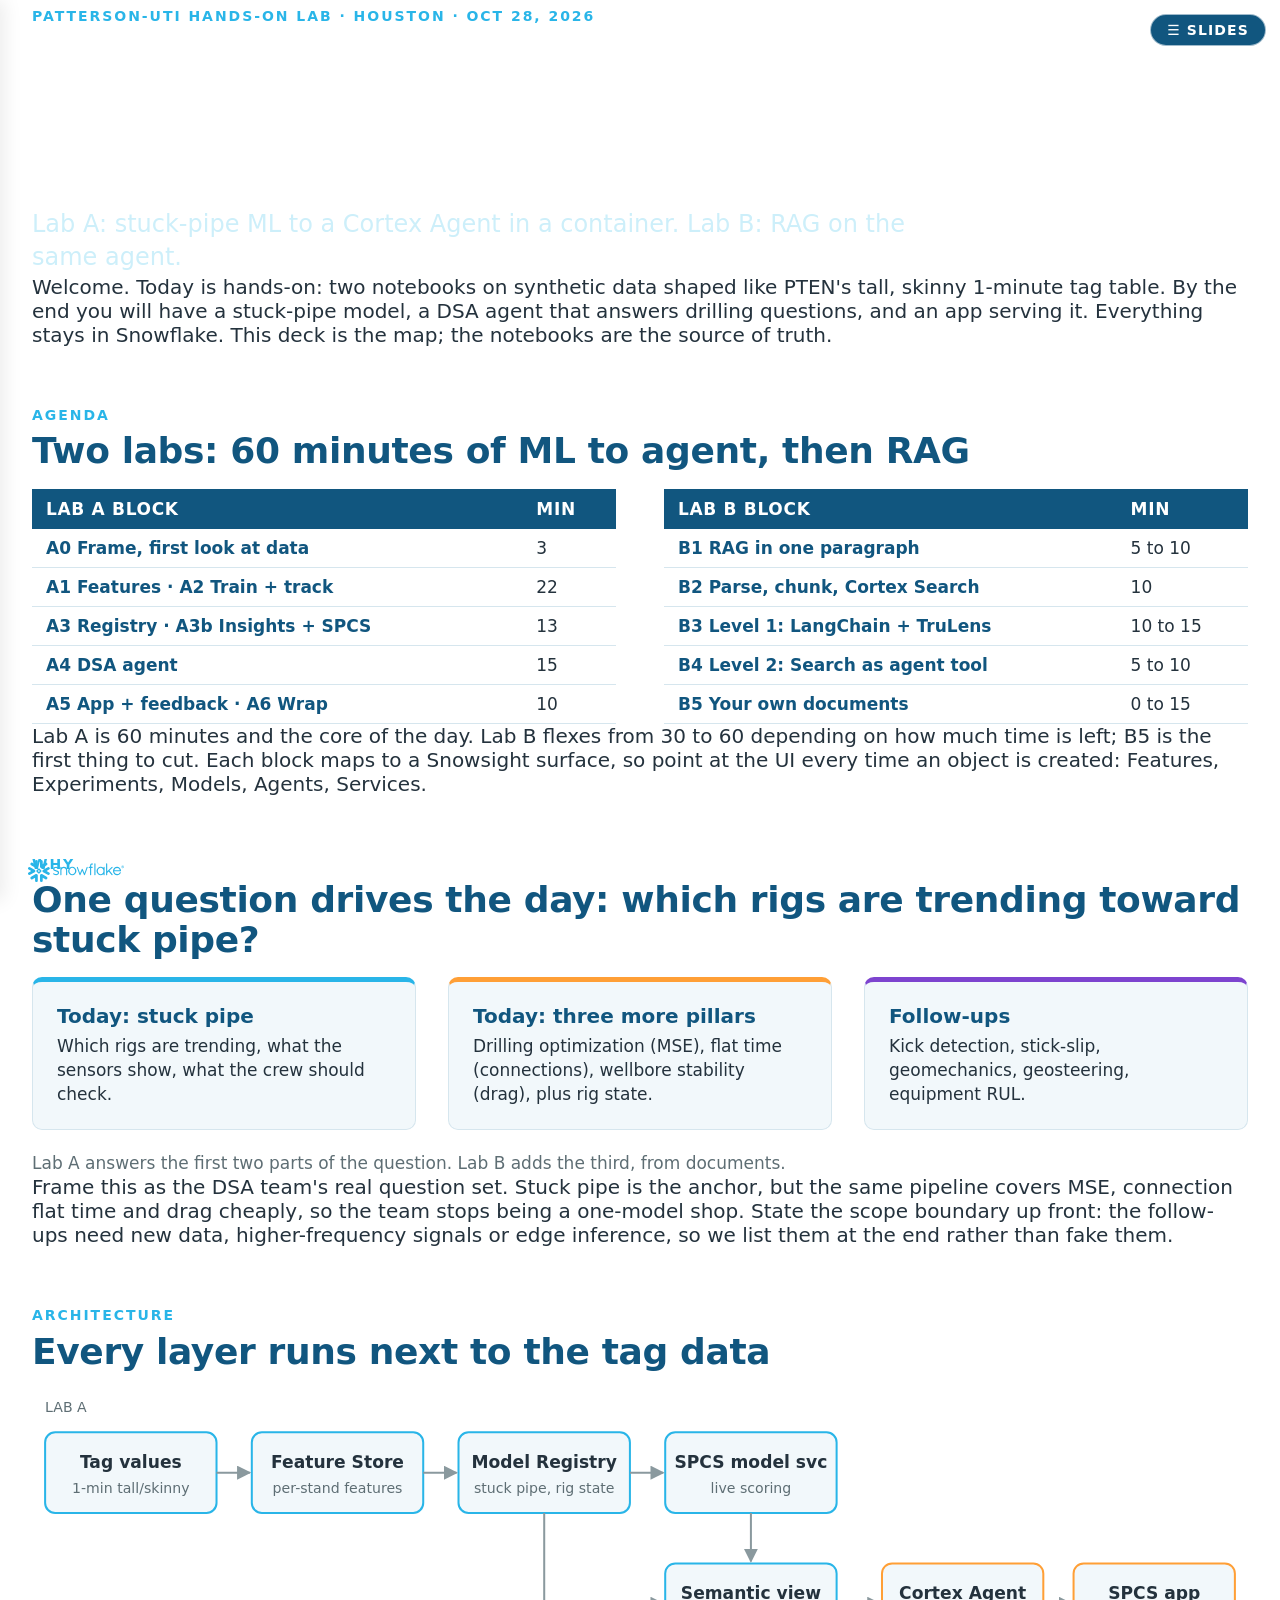
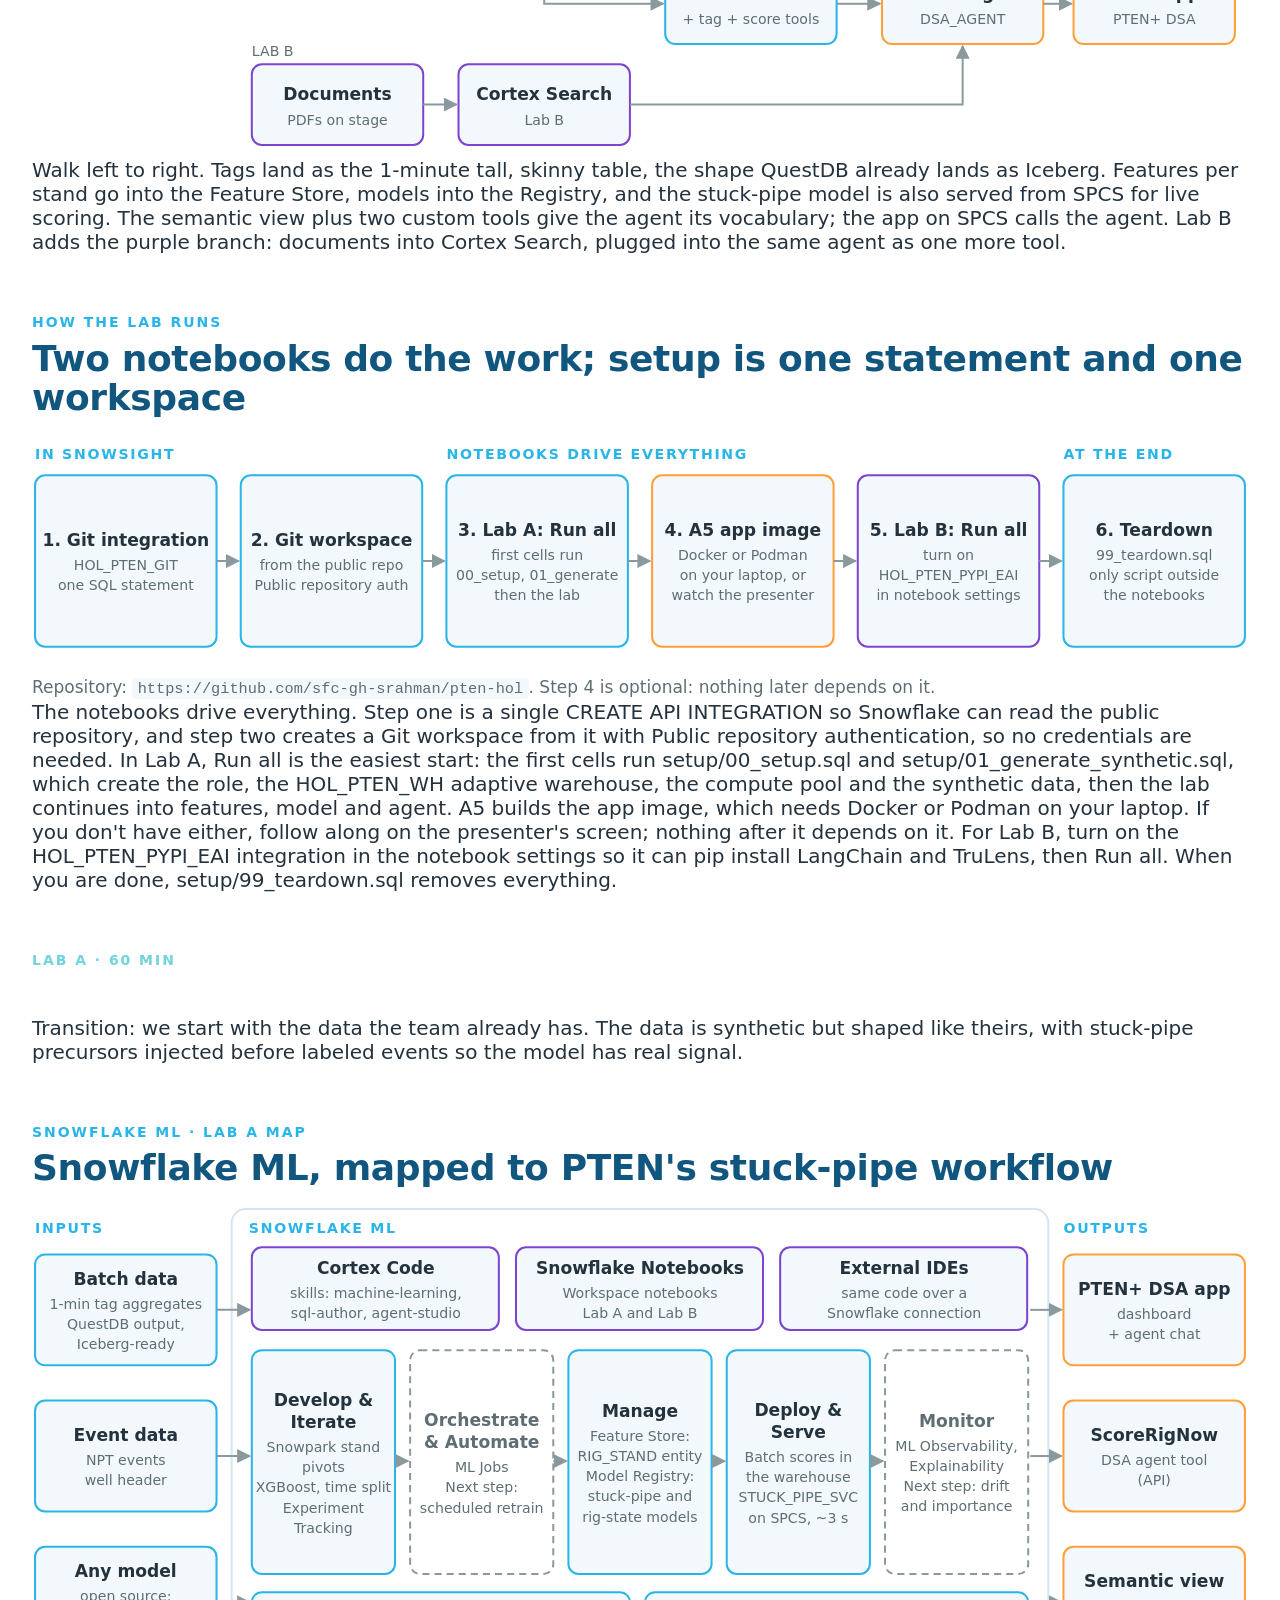
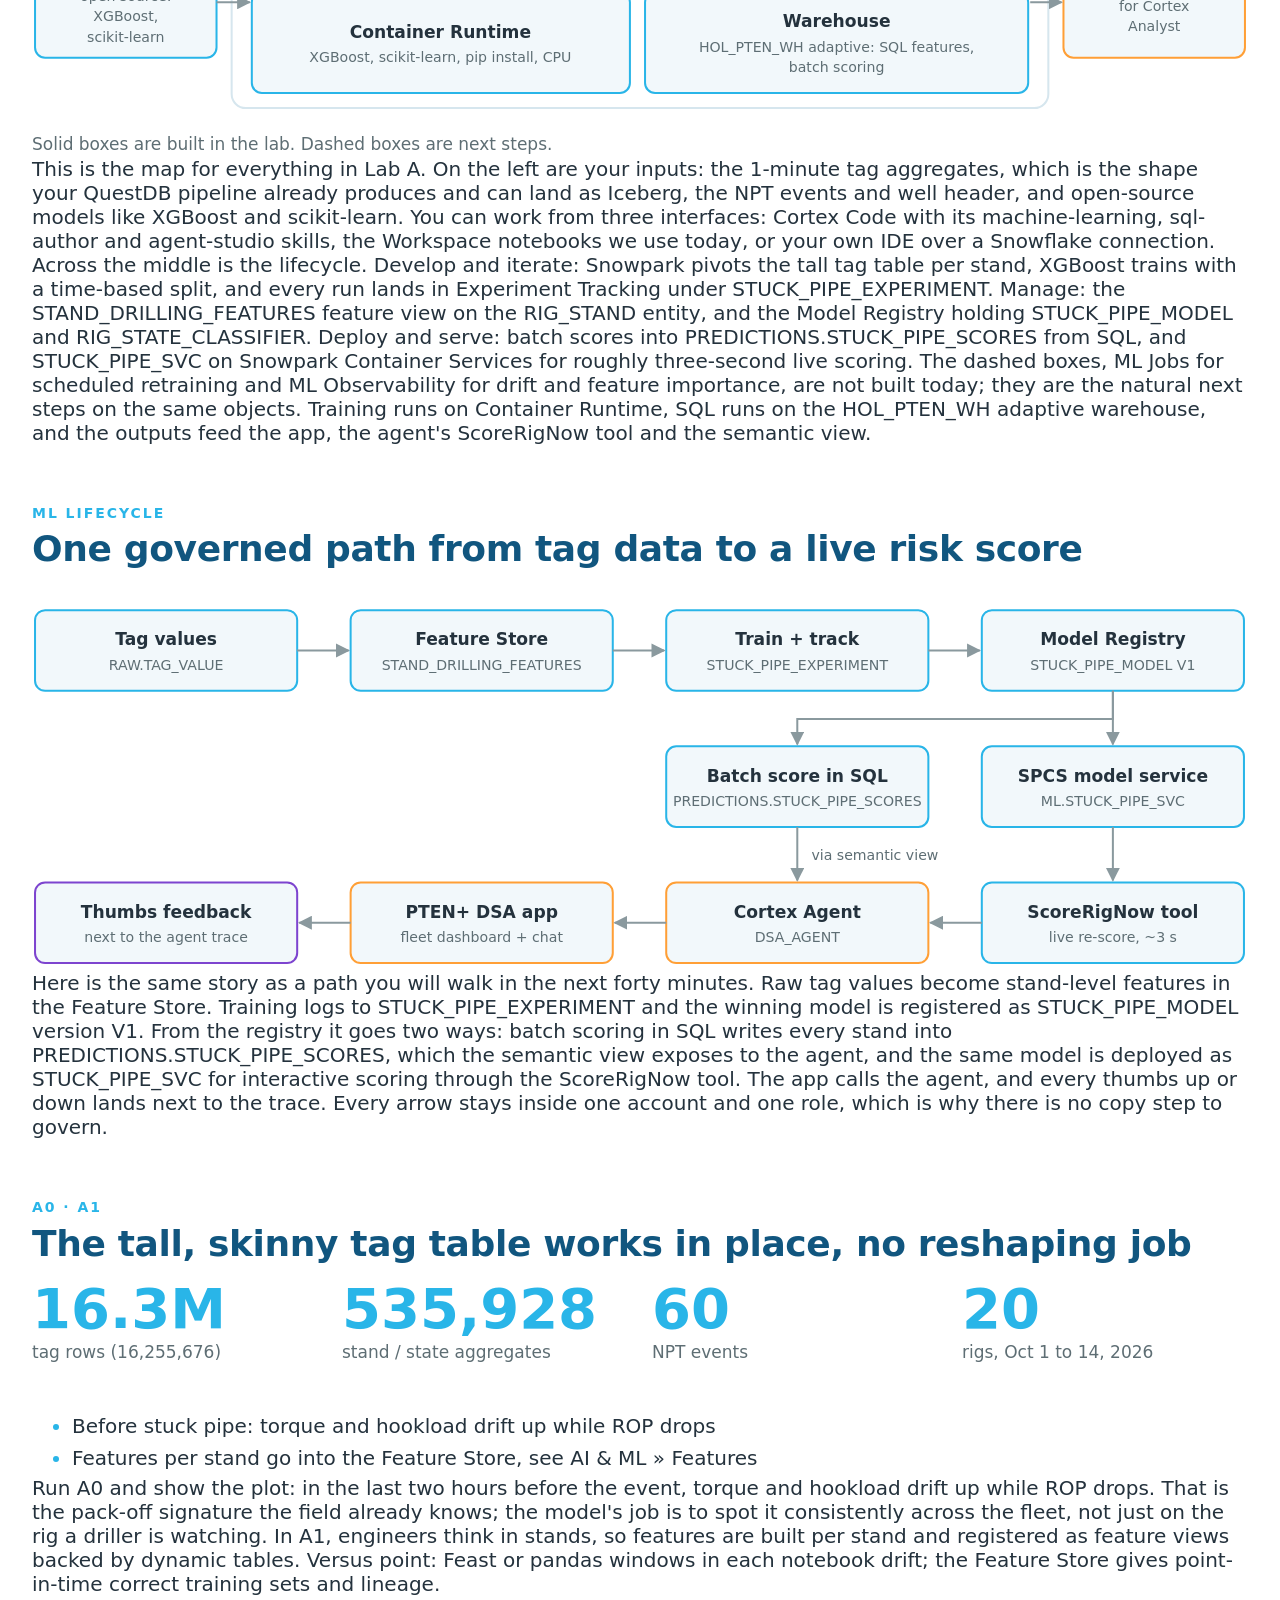
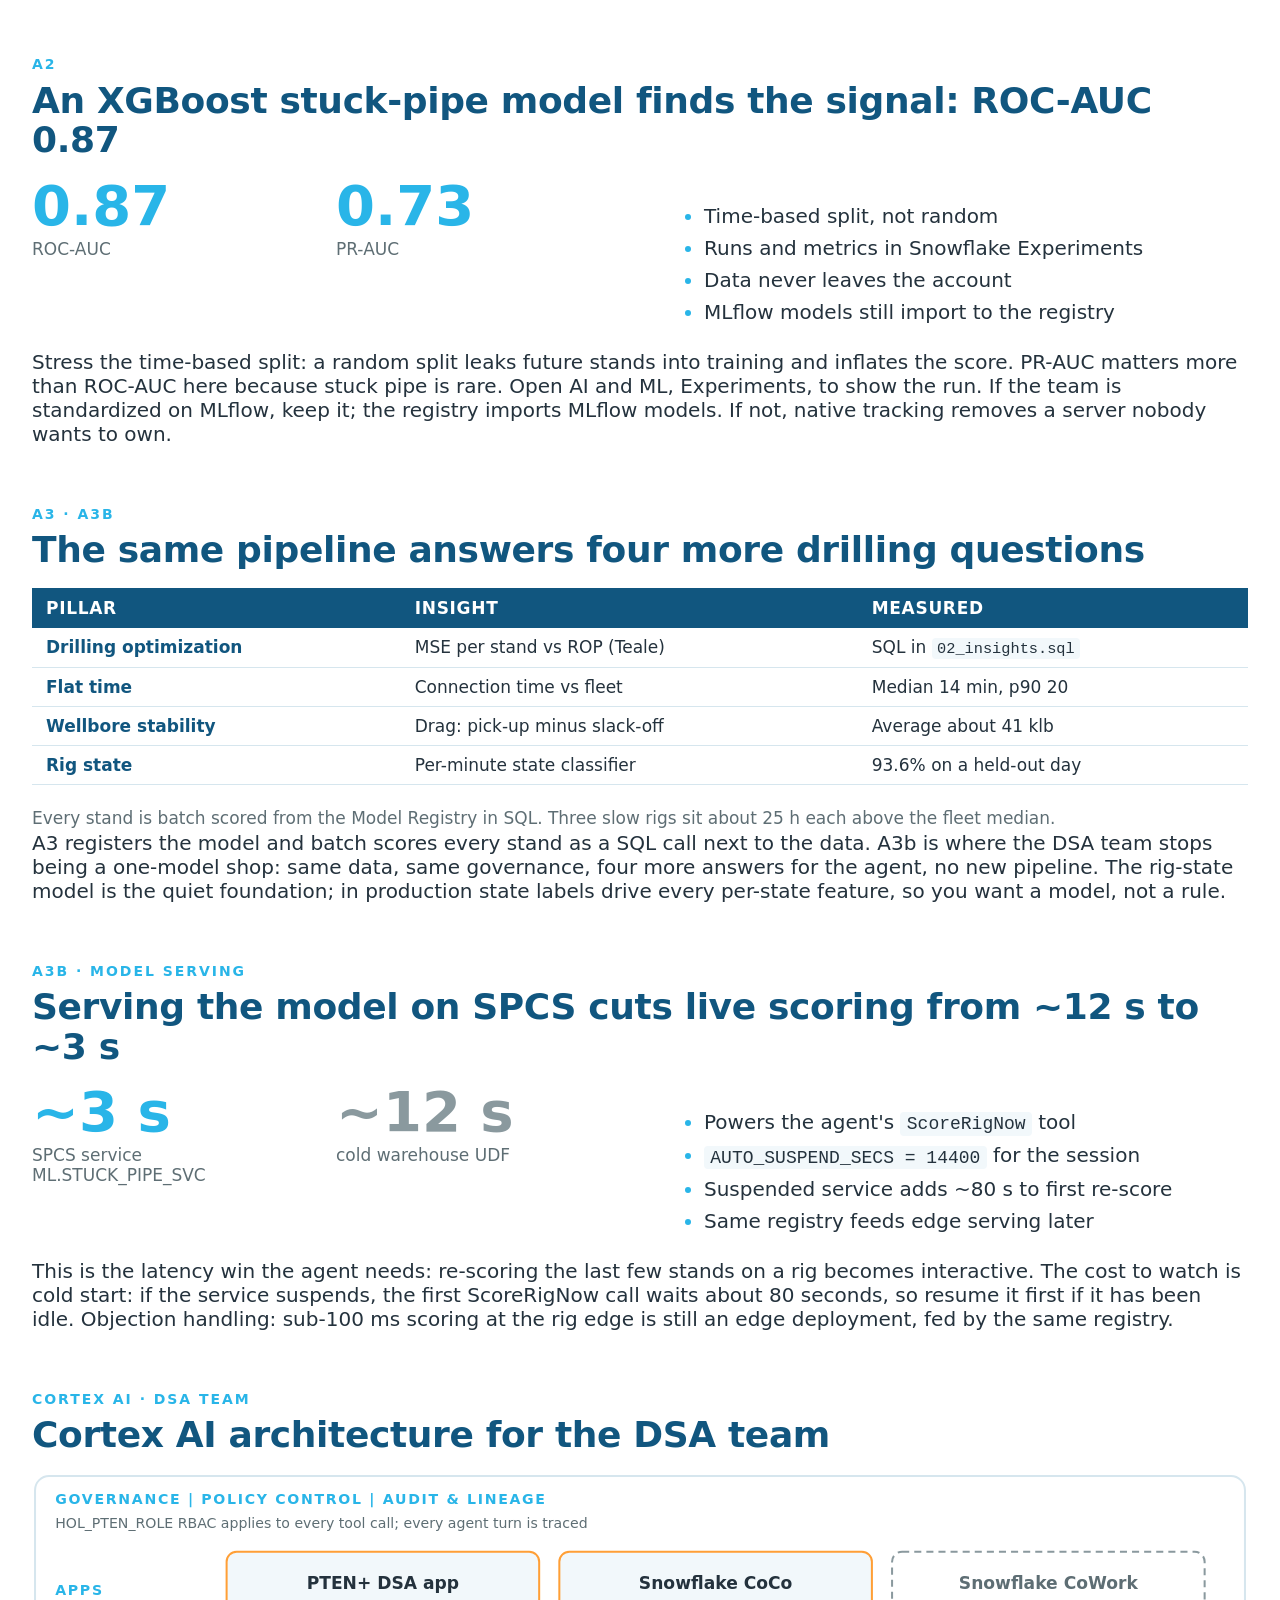
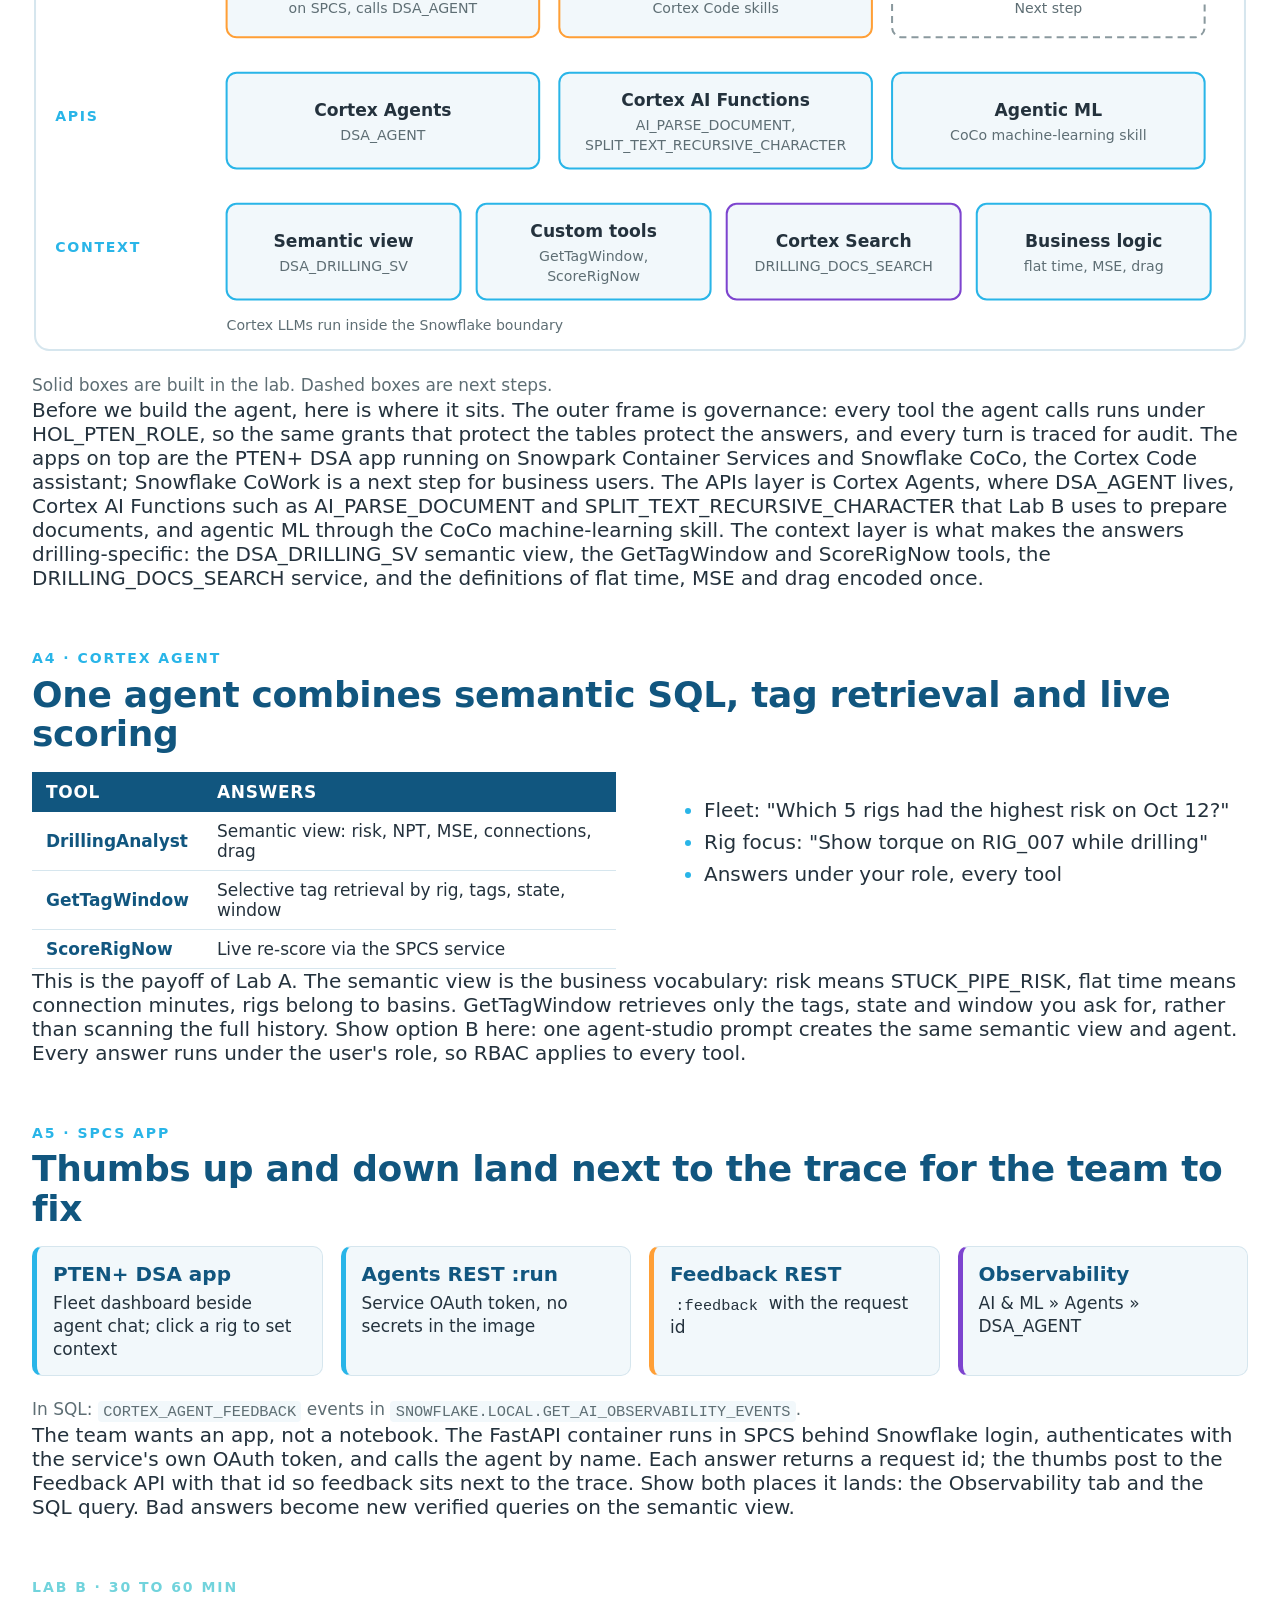
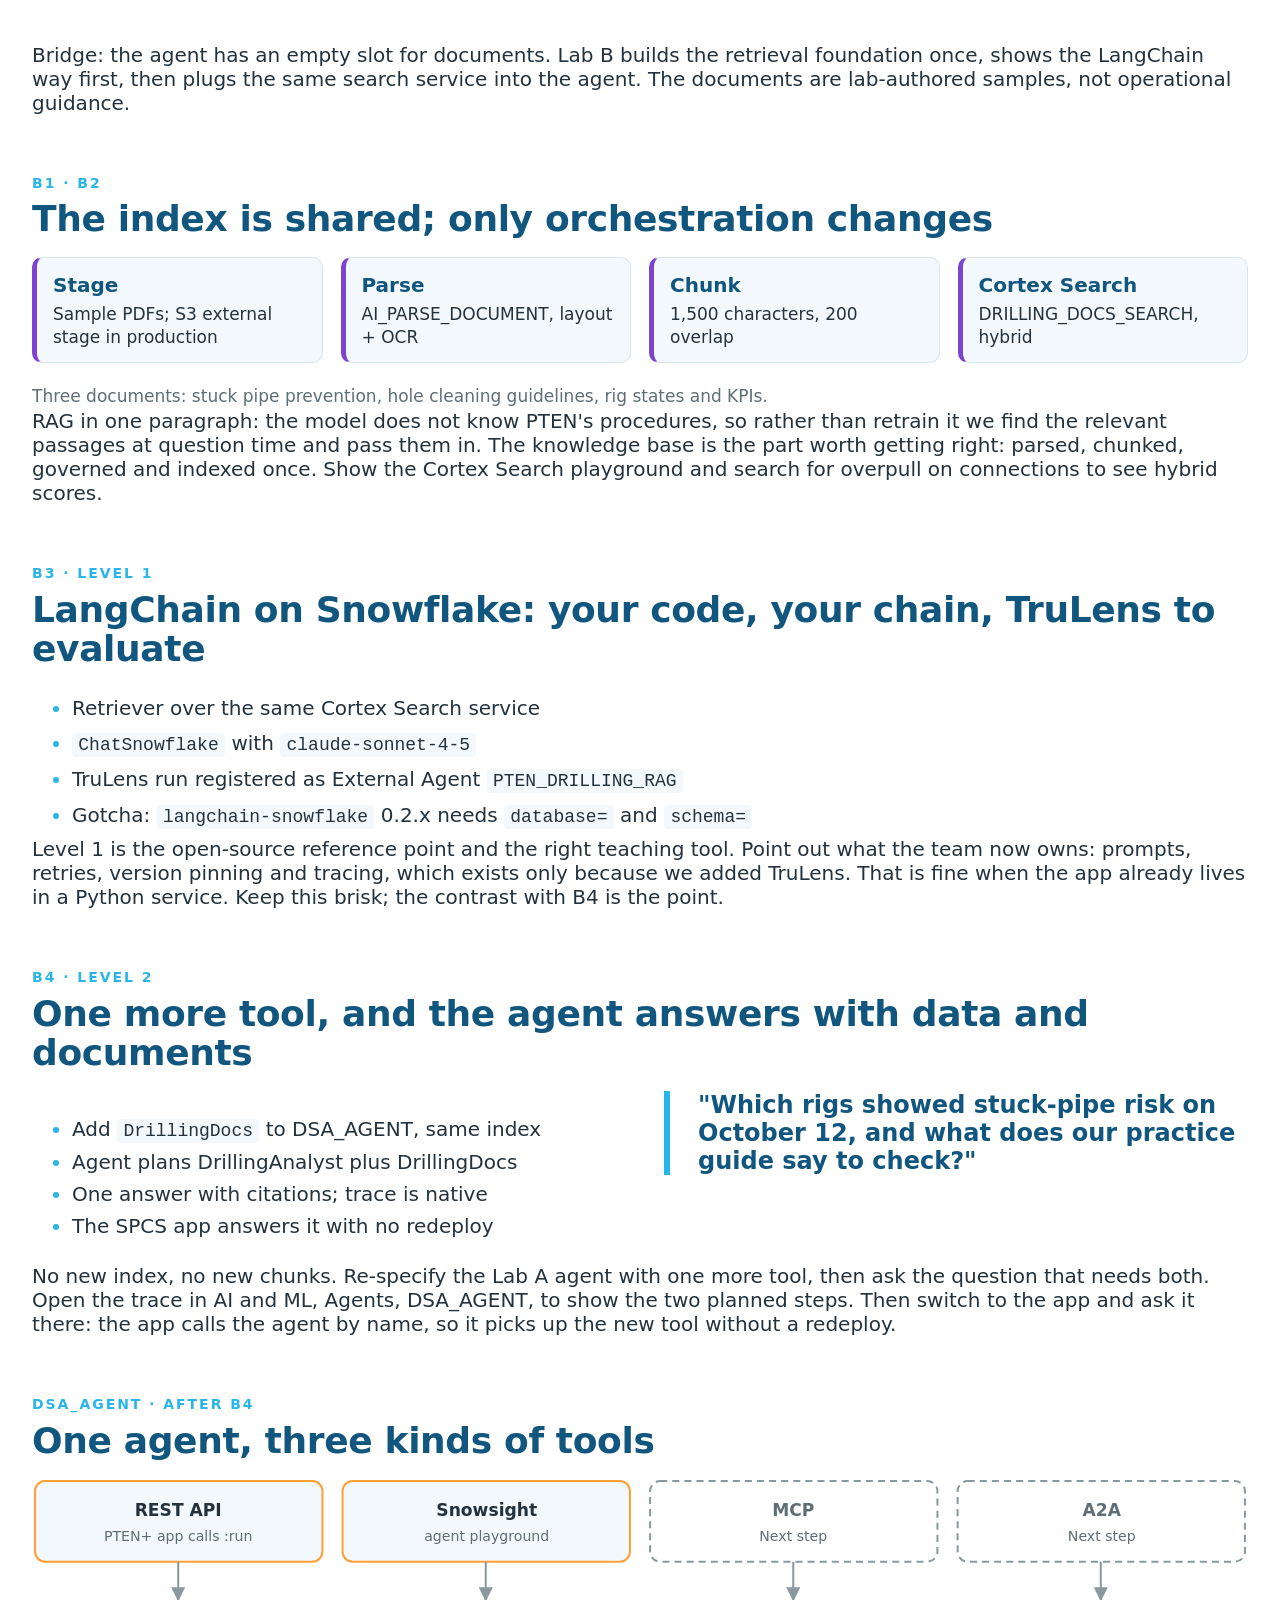
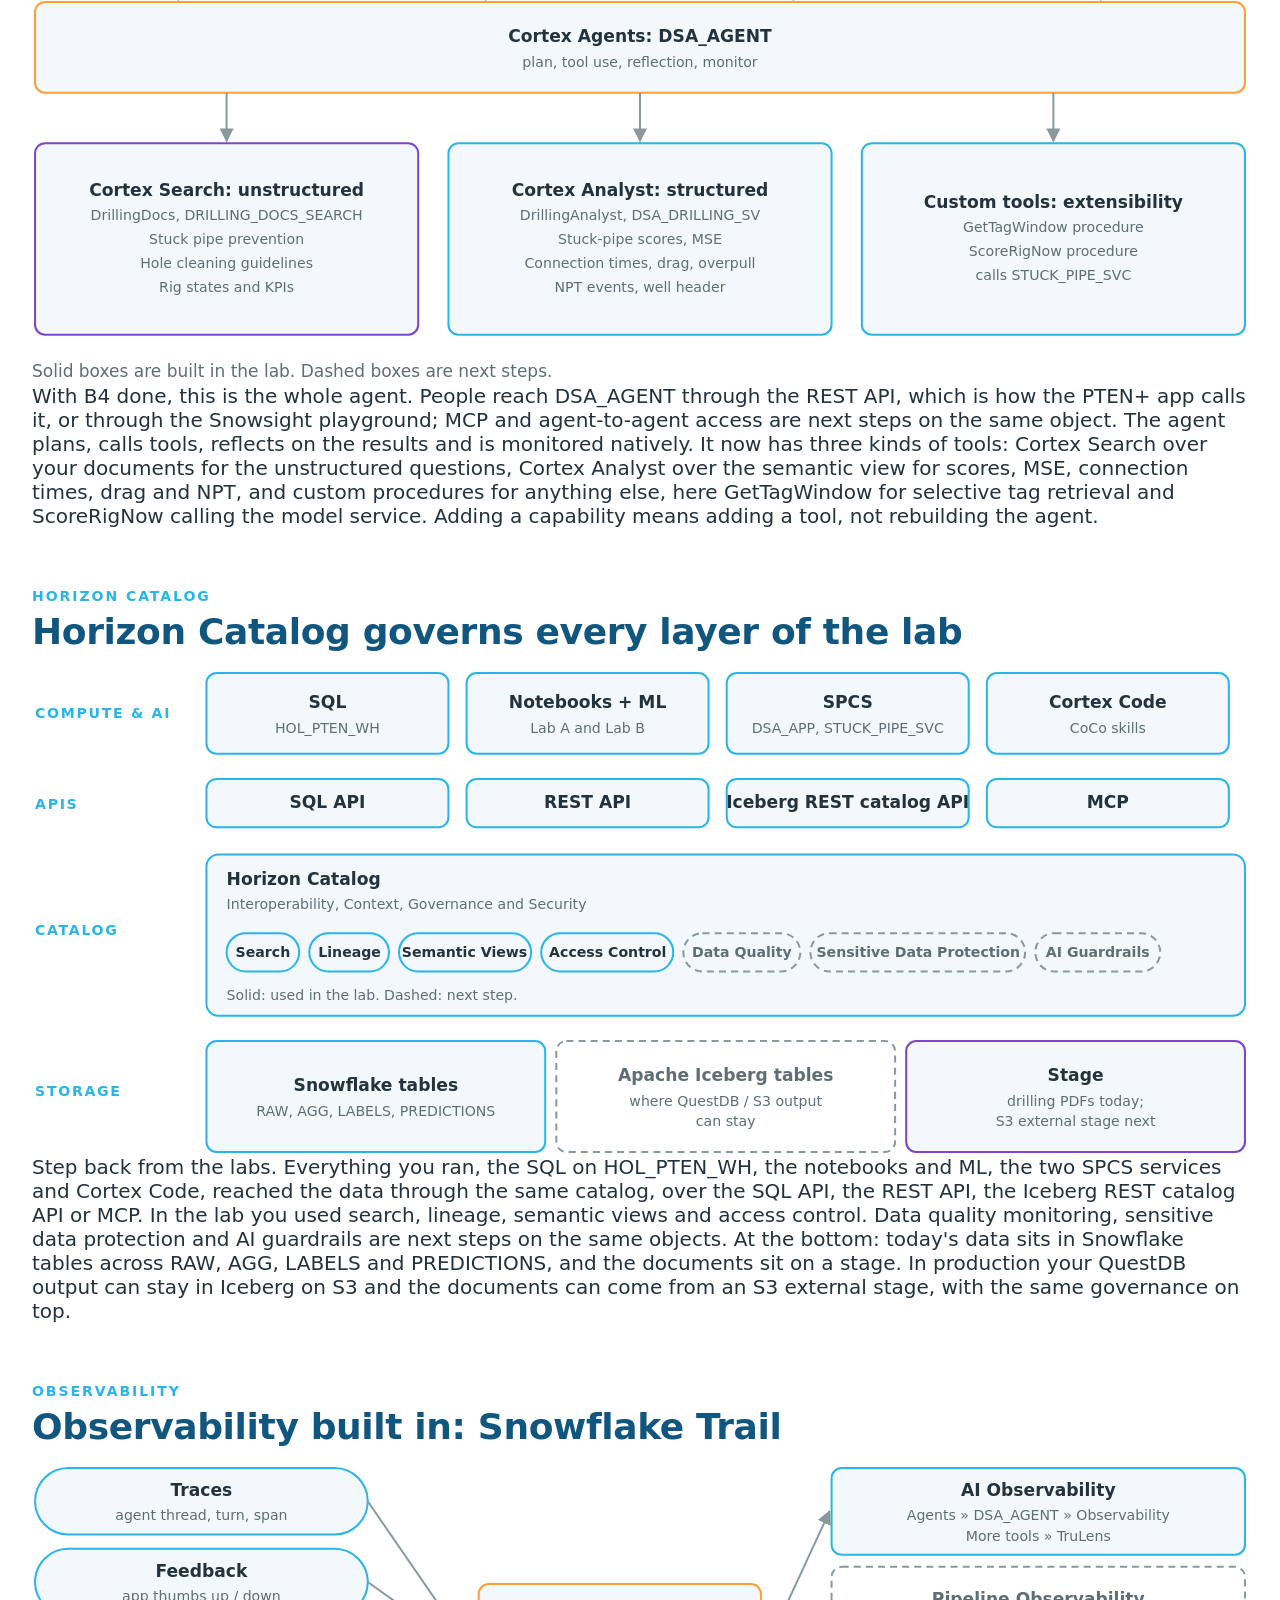
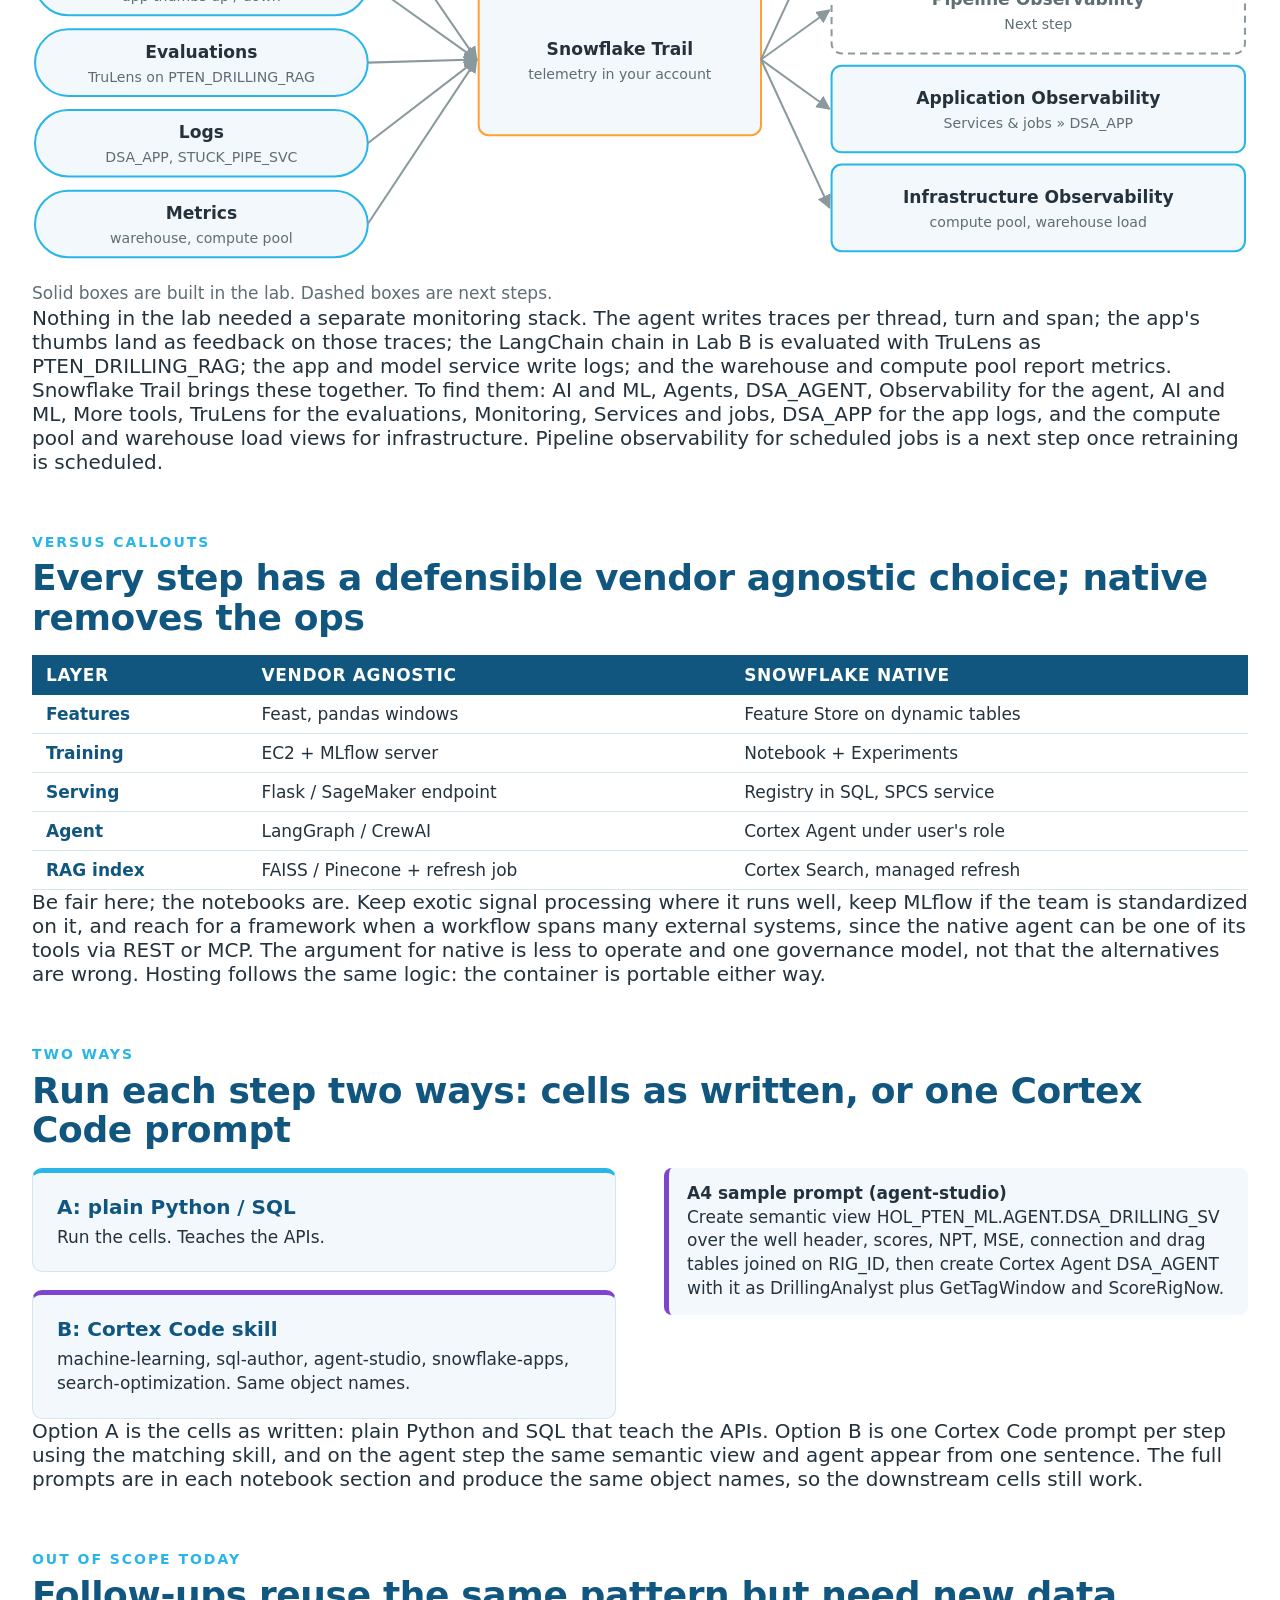
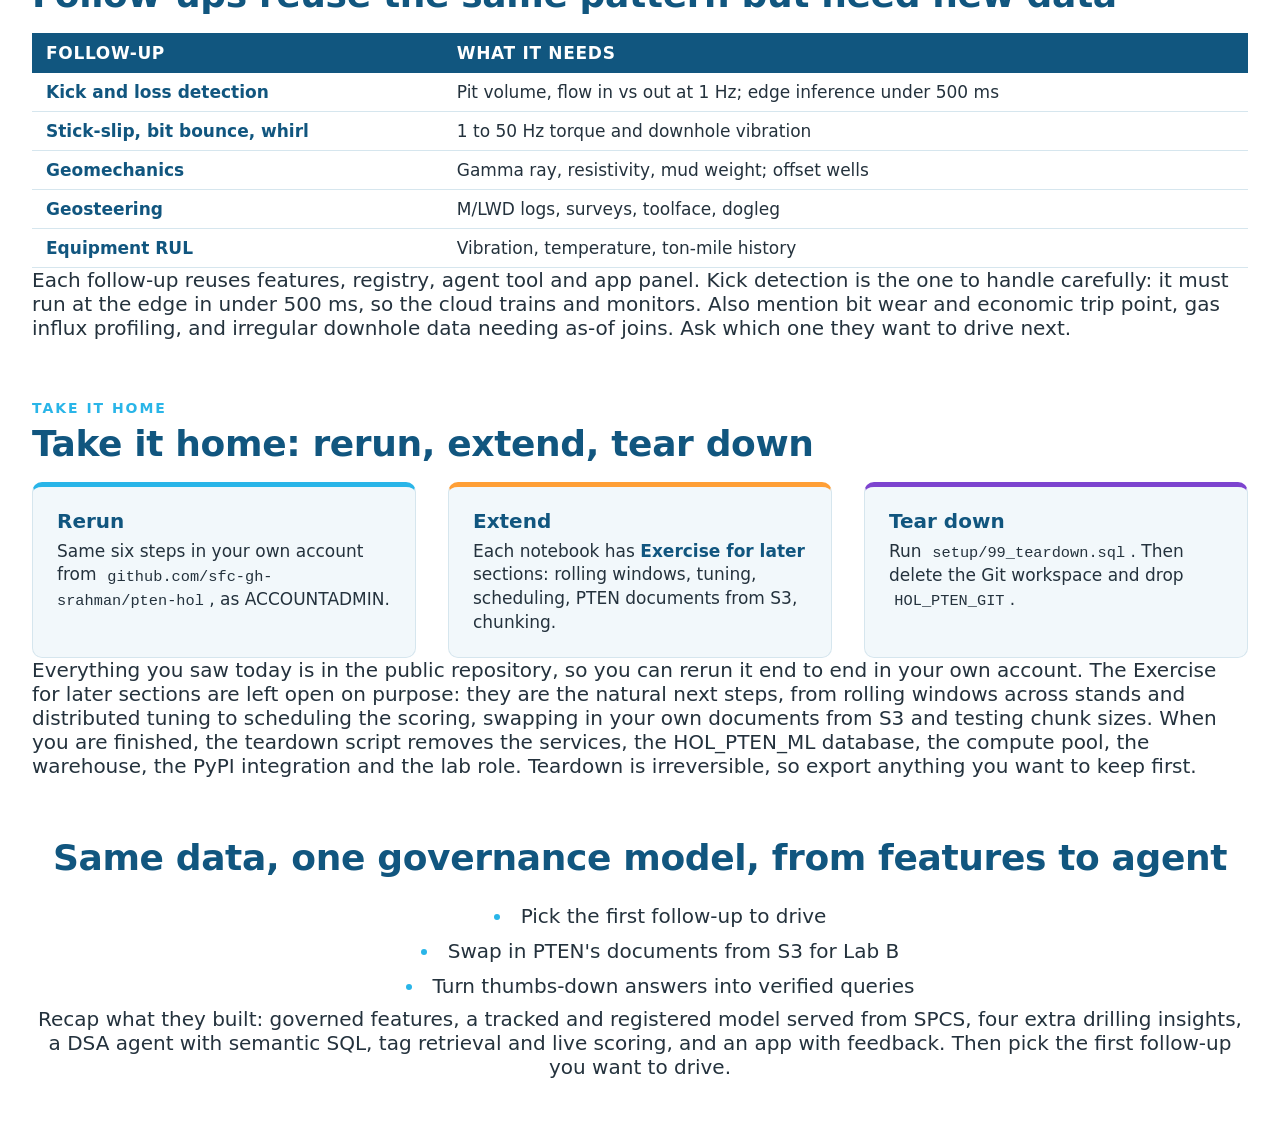
==== deck/index.html @ 82de4bca "PTEN hands-on lab: drilling ML to a DSA agent, and RAG on Snowflake" ====
<!DOCTYPE html>
<!-- html-snow-deck: standard reveal.js basic setup (index.html + dist/) with the Snowflake theme.
     Run from a local web server so speaker view works (reveal.js docs). -->
<html lang="en">
<head>
  <meta charset="utf-8" />
  <meta name="viewport" content="width=device-width, initial-scale=1.0, maximum-scale=1.0, user-scalable=no" />
  <meta name="snowflake-source" content="cortex-agent-authored" />
  <title>PTEN Hands-on Lab: Drilling ML to a DSA Agent </title>
  <script type="application/json" id="snowflake-report-metadata">
{
  "generated": "2026-10-26",
  "intent": "Attendee deck for the Patterson-UTI (PTEN) hands-on lab: Lab A drilling ML to a DSA agent, Lab B RAG",
  "kind": "html-snow-deck",
  "audience": "PTEN drilling data science team",
  "dataSources": [
    {
      "type": "file",
      "path": "README.md"
    },
    {
      "type": "file",
      "path": "lab-a-ml-to-agent/PTEN_HOL_A_ML_TO_AGENT.ipynb"
    },
    {
      "type": "file",
      "path": "lab-b-rag/PTEN_HOL_B_RAG.ipynb"
    }
  ],
  "sections": [
    {
      "id": "s-title",
      "title": "Title"
    },
    {
      "id": "s-agenda",
      "title": "Agenda",
      "dataSources": [
        {
          "type": "file",
          "path": "lab-a-ml-to-agent/PTEN_HOL_A_ML_TO_AGENT.ipynb"
        },
        {
          "type": "file",
          "path": "lab-b-rag/PTEN_HOL_B_RAG.ipynb"
        }
      ]
    },
    {
      "id": "s-why",
      "title": "Why: DSA questions across pillars",
      "dataSources": [
        {
          "type": "file",
          "path": "lab-a-ml-to-agent/PTEN_HOL_A_ML_TO_AGENT.ipynb"
        }
      ]
    },
    {
      "id": "s-arch",
      "title": "Architecture",
      "dataSources": [
        {
          "type": "file",
          "path": "reference/2026-10-26-rag-architecture-mapping.html"
        }
      ]
    },
    {
      "id": "s-env",
      "title": "How the lab runs",
      "dataSources": [
        {
          "type": "file",
          "path": "README.md",
          "note": "How the lab runs"
        }
      ]
    },
    {
      "id": "s-laba",
      "title": "Section break Lab A"
    },
    {
      "id": "s-ml-platform",
      "title": "Snowflake ML mapped to stuck pipe",
      "dataSources": [
        {
          "type": "file",
          "path": "lab-a-ml-to-agent/PTEN_HOL_A_ML_TO_AGENT.ipynb"
        }
      ]
    },
    {
      "id": "s-ml-flow",
      "title": "ML lifecycle flow",
      "dataSources": [
        {
          "type": "file",
          "path": "lab-a-ml-to-agent/PTEN_HOL_A_ML_TO_AGENT.ipynb"
        }
      ]
    },
    {
      "id": "s-a1",
      "title": "A0/A1 data and features",
      "dataSources": [
        {
          "type": "file",
          "path": "README.md"
        },
        {
          "type": "file",
          "path": "lab-a-ml-to-agent/PTEN_HOL_A_ML_TO_AGENT.ipynb"
        }
      ]
    },
    {
      "id": "s-a2",
      "title": "A2 model and experiments",
      "dataSources": [
        {
          "type": "file",
          "path": "lab-a-ml-to-agent/PTEN_HOL_A_ML_TO_AGENT.ipynb"
        }
      ]
    },
    {
      "id": "s-a3",
      "title": "A3/A3b registry and insights",
      "dataSources": [
        {
          "type": "file",
          "path": "lab-a-ml-to-agent/PTEN_HOL_A_ML_TO_AGENT.ipynb"
        },
        {
          "type": "file",
          "path": "setup/02_insights.sql"
        }
      ]
    },
    {
      "id": "s-a3b",
      "title": "SPCS model service",
      "dataSources": [
        {
          "type": "file",
          "path": "lab-a-ml-to-agent/PTEN_HOL_A_ML_TO_AGENT.ipynb"
        }
      ]
    },
    {
      "id": "s-cortex-arch",
      "title": "Cortex AI architecture",
      "dataSources": [
        {
          "type": "file",
          "path": "lab-a-ml-to-agent/dsa_agent.sql"
        },
        {
          "type": "file",
          "path": "lab-b-rag/rag_foundation.sql"
        }
      ]
    },
    {
      "id": "s-a4",
      "title": "A4 DSA agent",
      "dataSources": [
        {
          "type": "file",
          "path": "lab-a-ml-to-agent/dsa_agent.sql"
        }
      ]
    },
    {
      "id": "s-a5",
      "title": "A5 app and feedback",
      "dataSources": [
        {
          "type": "file",
          "path": "lab-a-ml-to-agent/app/main.py"
        }
      ]
    },
    {
      "id": "s-labb",
      "title": "Section break Lab B"
    },
    {
      "id": "s-b1",
      "title": "B1/B2 shared retrieval foundation",
      "dataSources": [
        {
          "type": "file",
          "path": "lab-b-rag/rag_foundation.sql"
        }
      ]
    },
    {
      "id": "s-b3",
      "title": "B3 Level 1 LangChain + TruLens",
      "dataSources": [
        {
          "type": "file",
          "path": "lab-b-rag/PTEN_HOL_B_RAG.ipynb"
        }
      ]
    },
    {
      "id": "s-b4",
      "title": "B4 Level 2 Cortex Search as agent tool",
      "dataSources": [
        {
          "type": "file",
          "path": "lab-b-rag/add_search_to_agent.sql"
        }
      ]
    },
    {
      "id": "s-deploy-insights",
      "title": "One agent, three tools",
      "dataSources": [
        {
          "type": "file",
          "path": "lab-b-rag/add_search_to_agent.sql"
        }
      ]
    },
    {
      "id": "s-horizon",
      "title": "Horizon Catalog",
      "dataSources": [
        {
          "type": "file",
          "path": "README.md",
          "note": "Objects the lab creates"
        }
      ]
    },
    {
      "id": "s-trail",
      "title": "Snowflake Trail",
      "dataSources": [
        {
          "type": "file",
          "path": "README.md"
        },
        {
          "type": "file",
          "path": "lab-b-rag/PTEN_HOL_B_RAG.ipynb"
        }
      ]
    },
    {
      "id": "s-versus",
      "title": "Vendor agnostic vs Snowflake native",
      "dataSources": [
        {
          "type": "file",
          "path": "lab-a-ml-to-agent/PTEN_HOL_A_ML_TO_AGENT.ipynb"
        },
        {
          "type": "file",
          "path": "lab-b-rag/PTEN_HOL_B_RAG.ipynb"
        }
      ]
    },
    {
      "id": "s-twoways",
      "title": "Run it two ways",
      "dataSources": [
        {
          "type": "file",
          "path": "lab-a-ml-to-agent/PTEN_HOL_A_ML_TO_AGENT.ipynb"
        }
      ]
    },
    {
      "id": "s-followups",
      "title": "Follow-ups out of scope",
      "dataSources": [
        {
          "type": "file",
          "path": "lab-a-ml-to-agent/PTEN_HOL_A_ML_TO_AGENT.ipynb"
        }
      ]
    },
    {
      "id": "s-checklist",
      "title": "Take it home",
      "dataSources": [
        {
          "type": "file",
          "path": "README.md"
        },
        {
          "type": "file",
          "path": "setup/99_teardown.sql"
        }
      ]
    },
    {
      "id": "s-close",
      "title": "Closing"
    }
  ]
}
  </script>

  <link rel="stylesheet" href="dist/reset.css" />
  <link rel="stylesheet" href="dist/reveal.css" />
  <link rel="stylesheet" id="theme" href="theme/snowflake-light.css" />
  <link rel="stylesheet" href="dist/plugin/highlight/monokai.css" />
  <style>
    /* Deck-local layout. Font sizes use --fs-* tokens only. */
    .tight li { margin: .2em 0; }
    .flow { display: grid; grid-template-columns: repeat(4, 1fr); gap: 18px; }
    .node { background: var(--sf-surface); border: 1px solid var(--sf-rule); border-left: 5px solid var(--sf-blue); border-radius: 10px; padding: 14px 16px; font-size: var(--fs-small); line-height: 1.35; }
    .node b { display: block; font-size: var(--fs-body); color: var(--r-heading-color); margin-bottom: 4px; }
    .node.orange { border-left-color: var(--sf-orange); } .node.purple { border-left-color: var(--sf-purple); } .node.rose { border-left-color: var(--sf-rose); }
    .card p { font-size: var(--fs-small); margin: .4em 0 0; }
    .card b { color: var(--r-heading-color); }
    .strip { margin-top: 22px; font-size: var(--fs-small); color: var(--sf-muted); }
    .statrow { display: grid; grid-template-columns: repeat(4, 1fr); gap: 24px; margin-bottom: 26px; }
    .reveal table td { font-size: var(--fs-small); }
    .reveal table td:first-child { font-weight: 700; color: var(--r-heading-color); }
    .prompt { background: var(--sf-surface); border-left: 5px solid var(--sf-purple); border-radius: 8px; padding: 14px 18px; font-size: var(--fs-small); line-height: 1.4; }
    .arch svg { width: 100%; height: auto; display: block; }
    .arch text { font-family: var(--r-main-font); fill: currentColor; }
    .arch .box { fill: var(--sf-surface); stroke: var(--sf-blue); stroke-width: 2; }
    .arch .box.o { stroke: var(--sf-orange); } .arch .box.p { stroke: var(--sf-purple); }
    .arch .ln { stroke: var(--sf-windy); stroke-width: 2; fill: none; }
    .arch .t { font-size: var(--fs-small); font-weight: 700; }
    .arch .s { font-size: var(--fs-label); fill: var(--sf-muted); }
    .arch .box.n { stroke: var(--sf-windy); stroke-dasharray: 7 5; fill: none; }
    .arch .t.n, .arch .c.n { fill: var(--sf-muted); }
    .arch .frame { fill: none; stroke: var(--sf-rule); stroke-width: 2; }
    .arch .z { font-size: var(--fs-label); font-weight: 900; letter-spacing: .12em; fill: var(--sf-blue); }
    .arch .c { font-size: var(--fs-label); font-weight: 700; }

    /* Left navigation panel: fixed overlay outside .reveal so reveal scaling is untouched. */
    #nav-toggle { position: fixed; top: 14px; right: 14px; z-index: 60; background: var(--sf-mid-blue); color: #fff; border: 1px solid rgba(255,255,255,.6); border-radius: 80px; padding: 7px 16px; font: 700 var(--fs-label) var(--r-main-font); letter-spacing: .08em; cursor: pointer; }
    #nav-panel { position: fixed; top: 0; left: 0; bottom: 0; width: 290px; z-index: 55; background: var(--r-background-color); border-right: 1px solid var(--sf-rule); box-shadow: 4px 0 18px rgba(0,0,0,.08); padding: 60px 0 20px; overflow-y: auto; transform: translateX(-100%); transition: transform .2s ease; font-family: var(--r-main-font); }
    body.nav-open #nav-panel { transform: translateX(0); }
    #nav-panel .ch { font-size: var(--fs-label); font-weight: 900; letter-spacing: .12em; text-transform: uppercase; color: var(--sf-blue); padding: 14px 20px 4px; }
    #nav-panel a { display: block; padding: 6px 20px 6px 24px; font-size: var(--fs-label); color: var(--r-main-color); text-decoration: none; border-left: 4px solid transparent; cursor: pointer; }
    #nav-panel a:hover { background: var(--sf-surface); }
    #nav-panel a.current { border-left-color: var(--sf-blue); background: var(--sf-surface); color: var(--r-heading-color); font-weight: 700; }
    @media print { #nav-toggle, #nav-panel { display: none; } }
  </style>
</head>
<body>
  <button id="nav-toggle" type="button" aria-controls="nav-panel" aria-expanded="false" title="Toggle slide index (N)">&#9776; SLIDES</button>
  <nav id="nav-panel" aria-label="Slide index"></nav>

  <div class="reveal">
    <div class="slides">

      <section id="s-title" class="title" data-chapter="Intro" data-nav="Title" data-background-gradient="linear-gradient(135deg, #003545 0%, #11567F 60%, #29B5E8 140%)">
        <div class="eyebrow">Patterson-UTI hands-on lab &middot; Houston &middot; Oct 28, 2026</div>
        <h1>From drilling data to a DSA agent, without moving the data</h1>
        <p class="subtitle">Lab A: stuck-pipe ML to a Cortex Agent in a container. Lab B: RAG on the same agent.</p>
        <aside class="notes">Welcome. Today is hands-on: two notebooks on synthetic data shaped like PTEN's tall, skinny 1-minute tag table. By the end you will have a stuck-pipe model, a DSA agent that answers drilling questions, and an app serving it. Everything stays in Snowflake. This deck is the map; the notebooks are the source of truth.</aside>
      </section>

      <section id="s-agenda" data-chapter="Intro" data-nav="Agenda and timing">
        <div class="eyebrow">Agenda</div>
        <h2>Two labs: 60 minutes of ML to agent, then RAG</h2>
        <div class="cols">
          <table>
            <tr><th>Lab A block</th><th>Min</th></tr>
            <tr><td>A0 Frame, first look at data</td><td>3</td></tr>
            <tr><td>A1 Features &middot; A2 Train + track</td><td>22</td></tr>
            <tr><td>A3 Registry &middot; A3b Insights + SPCS</td><td>13</td></tr>
            <tr><td>A4 DSA agent</td><td>15</td></tr>
            <tr><td>A5 App + feedback &middot; A6 Wrap</td><td>10</td></tr>
          </table>
          <table>
            <tr><th>Lab B block</th><th>Min</th></tr>
            <tr><td>B1 RAG in one paragraph</td><td>5 to 10</td></tr>
            <tr><td>B2 Parse, chunk, Cortex Search</td><td>10</td></tr>
            <tr><td>B3 Level 1: LangChain + TruLens</td><td>10 to 15</td></tr>
            <tr><td>B4 Level 2: Search as agent tool</td><td>5 to 10</td></tr>
            <tr><td>B5 Your own documents</td><td>0 to 15</td></tr>
          </table>
        </div>
        <aside class="notes">Lab A is 60 minutes and the core of the day. Lab B flexes from 30 to 60 depending on how much time is left; B5 is the first thing to cut. Each block maps to a Snowsight surface, so point at the UI every time an object is created: Features, Experiments, Models, Agents, Services.</aside>
      </section>

      <section id="s-why" data-chapter="Intro" data-nav="Why this lab">
        <div class="eyebrow">Why</div>
        <h2>One question drives the day: which rigs are trending toward stuck pipe?</h2>
        <div class="cols-3">
          <div class="card"><b>Today: stuck pipe</b><p>Which rigs are trending, what the sensors show, what the crew should check.</p></div>
          <div class="card orange"><b>Today: three more pillars</b><p>Drilling optimization (MSE), flat time (connections), wellbore stability (drag), plus rig state.</p></div>
          <div class="card purple"><b>Follow-ups</b><p>Kick detection, stick-slip, geomechanics, geosteering, equipment RUL.</p></div>
        </div>
        <p class="strip">Lab A answers the first two parts of the question. Lab B adds the third, from documents.</p>
        <aside class="notes">Frame this as the DSA team's real question set. Stuck pipe is the anchor, but the same pipeline covers MSE, connection flat time and drag cheaply, so the team stops being a one-model shop. State the scope boundary up front: the follow-ups need new data, higher-frequency signals or edge inference, so we list them at the end rather than fake them.</aside>
      </section>

      <section id="s-arch" data-chapter="Intro" data-nav="Architecture">
        <div class="eyebrow">Architecture</div>
        <h2>Every layer runs next to the tag data</h2>
        <div class="arch">
          <svg viewBox="-3 -3 1206 366" role="img" aria-label="Architecture: tags to Feature Store to registry to SPCS model service, semantic view and tools, Cortex Agent, SPCS app; docs to Cortex Search to agent">
            <defs><marker id="arw" viewBox="0 0 10 10" refX="9" refY="5" markerWidth="7" markerHeight="7" orient="auto"><path d="M0,0 L10,5 L0,10 z" fill="#8A999E"/></marker></defs>
            <rect class="box" x="10" y="40" width="170" height="80" rx="10"/><text class="t" x="95" y="75" text-anchor="middle">Tag values</text><text class="s" x="95" y="100" text-anchor="middle">1-min tall/skinny</text>
            <rect class="box" x="215" y="40" width="170" height="80" rx="10"/><text class="t" x="300" y="75" text-anchor="middle">Feature Store</text><text class="s" x="300" y="100" text-anchor="middle">per-stand features</text>
            <rect class="box" x="420" y="40" width="170" height="80" rx="10"/><text class="t" x="505" y="75" text-anchor="middle">Model Registry</text><text class="s" x="505" y="100" text-anchor="middle">stuck pipe, rig state</text>
            <rect class="box" x="625" y="40" width="170" height="80" rx="10"/><text class="t" x="710" y="75" text-anchor="middle">SPCS model svc</text><text class="s" x="710" y="100" text-anchor="middle">live scoring</text>
            <rect class="box" x="625" y="170" width="170" height="80" rx="10"/><text class="t" x="710" y="205" text-anchor="middle">Semantic view</text><text class="s" x="710" y="230" text-anchor="middle">+ tag + score tools</text>
            <rect class="box o" x="840" y="170" width="160" height="80" rx="10"/><text class="t" x="920" y="205" text-anchor="middle">Cortex Agent</text><text class="s" x="920" y="230" text-anchor="middle">DSA_AGENT</text>
            <rect class="box o" x="1030" y="170" width="160" height="80" rx="10"/><text class="t" x="1110" y="205" text-anchor="middle">SPCS app</text><text class="s" x="1110" y="230" text-anchor="middle">PTEN+ DSA</text>
            <rect class="box p" x="215" y="270" width="170" height="80" rx="10"/><text class="t" x="300" y="305" text-anchor="middle">Documents</text><text class="s" x="300" y="330" text-anchor="middle">PDFs on stage</text>
            <rect class="box p" x="420" y="270" width="170" height="80" rx="10"/><text class="t" x="505" y="305" text-anchor="middle">Cortex Search</text><text class="s" x="505" y="330" text-anchor="middle">Lab B</text>
            <path class="ln" marker-end="url(#arw)" d="M180,80 H213"/><path class="ln" marker-end="url(#arw)" d="M385,80 H418"/><path class="ln" marker-end="url(#arw)" d="M590,80 H623"/>
            <path class="ln" marker-end="url(#arw)" d="M505,120 V210 H623"/><path class="ln" marker-end="url(#arw)" d="M710,120 V168"/>
            <path class="ln" marker-end="url(#arw)" d="M795,210 H838"/><path class="ln" marker-end="url(#arw)" d="M1000,210 H1028"/>
            <path class="ln" marker-end="url(#arw)" d="M385,310 H418"/><path class="ln" marker-end="url(#arw)" d="M590,310 H920 V252"/>
            <text class="s" x="10" y="20">LAB A</text><text class="s" x="215" y="262">LAB B</text>
          </svg>
        </div>
        <aside class="notes">Walk left to right. Tags land as the 1-minute tall, skinny table, the shape QuestDB already lands as Iceberg. Features per stand go into the Feature Store, models into the Registry, and the stuck-pipe model is also served from SPCS for live scoring. The semantic view plus two custom tools give the agent its vocabulary; the app on SPCS calls the agent. Lab B adds the purple branch: documents into Cortex Search, plugged into the same agent as one more tool.</aside>
      </section>

      <section id="s-env" data-chapter="Intro" data-nav="How the lab runs">
        <div class="eyebrow">How the lab runs</div>
        <h2>Two notebooks do the work; setup is one statement and one workspace</h2>
        <div class="arch"><svg viewBox="-3 -3 1206 216" role="img" aria-label="Lab flow: Git integration, Git workspace, Lab A run all, optional app image, Lab B run all, teardown"><defs><marker id="arw-env" viewBox="0 0 10 10" refX="9" refY="5" markerWidth="7" markerHeight="7" orient="auto"><path d="M0,0 L10,5 L0,10 z" fill="#8A999E"/></marker></defs><text class="z" x="0" y="20" text-anchor="start">IN SNOWSIGHT</text><text class="z" x="408" y="20" text-anchor="start">NOTEBOOKS DRIVE EVERYTHING</text><text class="z" x="1020" y="20" text-anchor="start">AT THE END</text><rect class="box" x="0" y="36" width="180" height="170" rx="10"/><text class="t" x="90" y="106" text-anchor="middle">1. Git integration</text><text class="s" x="90" y="130" text-anchor="middle">HOL_PTEN_GIT</text><text class="s" x="90" y="150" text-anchor="middle">one SQL statement</text><path class="ln" marker-end="url(#arw-env)" d="M180,121 H202"/><rect class="box" x="204" y="36" width="180" height="170" rx="10"/><text class="t" x="294" y="106" text-anchor="middle">2. Git workspace</text><text class="s" x="294" y="130" text-anchor="middle">from the public repo</text><text class="s" x="294" y="150" text-anchor="middle">Public repository auth</text><path class="ln" marker-end="url(#arw-env)" d="M384,121 H406"/><rect class="box" x="408" y="36" width="180" height="170" rx="10"/><text class="t" x="498" y="96" text-anchor="middle">3. Lab A: Run all</text><text class="s" x="498" y="120" text-anchor="middle">first cells run</text><text class="s" x="498" y="140" text-anchor="middle">00_setup, 01_generate</text><text class="s" x="498" y="160" text-anchor="middle">then the lab</text><path class="ln" marker-end="url(#arw-env)" d="M588,121 H610"/><rect class="box o" x="612" y="36" width="180" height="170" rx="10"/><text class="t" x="702" y="96" text-anchor="middle">4. A5 app image</text><text class="s" x="702" y="120" text-anchor="middle">Docker or Podman</text><text class="s" x="702" y="140" text-anchor="middle">on your laptop, or</text><text class="s" x="702" y="160" text-anchor="middle">watch the presenter</text><path class="ln" marker-end="url(#arw-env)" d="M792,121 H814"/><rect class="box p" x="816" y="36" width="180" height="170" rx="10"/><text class="t" x="906" y="96" text-anchor="middle">5. Lab B: Run all</text><text class="s" x="906" y="120" text-anchor="middle">turn on</text><text class="s" x="906" y="140" text-anchor="middle">HOL_PTEN_PYPI_EAI</text><text class="s" x="906" y="160" text-anchor="middle">in notebook settings</text><path class="ln" marker-end="url(#arw-env)" d="M996,121 H1018"/><rect class="box" x="1020" y="36" width="180" height="170" rx="10"/><text class="t" x="1110" y="96" text-anchor="middle">6. Teardown</text><text class="s" x="1110" y="120" text-anchor="middle">99_teardown.sql</text><text class="s" x="1110" y="140" text-anchor="middle">only script outside</text><text class="s" x="1110" y="160" text-anchor="middle">the notebooks</text></svg></div><p class="strip">Repository: <code>https://github.com/sfc-gh-srahman/pten-hol</code>. Step 4 is optional: nothing later depends on it.</p>
        <aside class="notes">The notebooks drive everything. Step one is a single CREATE API INTEGRATION so Snowflake can read the public repository, and step two creates a Git workspace from it with Public repository authentication, so no credentials are needed. In Lab A, Run all is the easiest start: the first cells run setup/00_setup.sql and setup/01_generate_synthetic.sql, which create the role, the HOL_PTEN_WH adaptive warehouse, the compute pool and the synthetic data, then the lab continues into features, model and agent. A5 builds the app image, which needs Docker or Podman on your laptop. If you don't have either, follow along on the presenter's screen; nothing after it depends on it. For Lab B, turn on the HOL_PTEN_PYPI_EAI integration in the notebook settings so it can pip install LangChain and TruLens, then Run all. When you are done, setup/99_teardown.sql removes everything.</aside>
      </section>

      <section id="s-laba" class="section-break" data-chapter="Lab A" data-nav="Lab A" data-background-color="#11567F">
        <div class="eyebrow">Lab A &middot; 60 min</div>
        <h2>From drilling ML to a DSA agent in a container</h2>
        <aside class="notes">Transition: we start with the data the team already has. The data is synthetic but shaped like theirs, with stuck-pipe precursors injected before labeled events so the model has real signal.</aside>
      </section>

      <section id="s-ml-platform" data-chapter="Lab A" data-nav="Snowflake ML for stuck pipe">
        <div class="eyebrow">Snowflake ML &middot; Lab A map</div>
        <h2>Snowflake ML, mapped to PTEN's stuck-pipe workflow</h2>
        <div class="arch"><svg viewBox="-3 -3 1206 501" role="img" aria-label="Snowflake ML platform mapped to the PTEN lab: inputs, interfaces, five lifecycle stages, runtimes, outputs"><defs><marker id="arw-mlp" viewBox="0 0 10 10" refX="9" refY="5" markerWidth="7" markerHeight="7" orient="auto"><path d="M0,0 L10,5 L0,10 z" fill="#8A999E"/></marker></defs><rect class="frame" x="195" y="0" width="810" height="495" rx="14"/><text class="z" x="212" y="24" text-anchor="start">SNOWFLAKE ML</text><text class="z" x="0" y="24" text-anchor="start">INPUTS</text><text class="z" x="1020" y="24" text-anchor="start">OUTPUTS</text><rect class="box" x="0" y="45" width="180" height="110" rx="10"/><text class="t" x="90" y="75" text-anchor="middle">Batch data</text><text class="s" x="90" y="99" text-anchor="middle">1-min tag aggregates</text><text class="s" x="90" y="119" text-anchor="middle">QuestDB output,</text><text class="s" x="90" y="139" text-anchor="middle">Iceberg-ready</text><path class="ln" marker-end="url(#arw-mlp)" d="M180,100 H213"/><rect class="box" x="0" y="190" width="180" height="110" rx="10"/><text class="t" x="90" y="230" text-anchor="middle">Event data</text><text class="s" x="90" y="254" text-anchor="middle">NPT events</text><text class="s" x="90" y="274" text-anchor="middle">well header</text><path class="ln" marker-end="url(#arw-mlp)" d="M180,245 H213"/><rect class="box" x="0" y="335" width="180" height="110" rx="10"/><text class="t" x="90" y="365" text-anchor="middle">Any model</text><text class="s" x="90" y="389" text-anchor="middle">open source:</text><text class="s" x="90" y="409" text-anchor="middle">XGBoost,</text><text class="s" x="90" y="429" text-anchor="middle">scikit-learn</text><path class="ln" marker-end="url(#arw-mlp)" d="M180,390 H213"/><rect class="box p" x="215" y="38" width="245" height="82" rx="10"/><text class="t" x="338" y="64" text-anchor="middle">Cortex Code</text><text class="s" x="338" y="88" text-anchor="middle">skills: machine-learning,</text><text class="s" x="338" y="108" text-anchor="middle">sql-author, agent-studio</text><rect class="box p" x="477" y="38" width="245" height="82" rx="10"/><text class="t" x="600" y="64" text-anchor="middle">Snowflake Notebooks</text><text class="s" x="600" y="88" text-anchor="middle">Workspace notebooks</text><text class="s" x="600" y="108" text-anchor="middle">Lab A and Lab B</text><rect class="box p" x="739" y="38" width="245" height="82" rx="10"/><text class="t" x="862" y="64" text-anchor="middle">External IDEs</text><text class="s" x="862" y="88" text-anchor="middle">same code over a</text><text class="s" x="862" y="108" text-anchor="middle">Snowflake connection</text><rect class="box" x="215" y="140" width="142" height="222" rx="10"/><text class="t" x="286" y="195" text-anchor="middle">Develop &amp;</text><text class="t" x="286" y="217" text-anchor="middle">Iterate</text><text class="s" x="286" y="241" text-anchor="middle">Snowpark stand</text><text class="s" x="286" y="261" text-anchor="middle">pivots</text><text class="s" x="286" y="281" text-anchor="middle">XGBoost, time split</text><text class="s" x="286" y="301" text-anchor="middle">Experiment</text><text class="s" x="286" y="321" text-anchor="middle">Tracking</text><path class="ln" marker-end="url(#arw-mlp)" d="M357,250 H370"/><rect class="box n" x="372" y="140" width="142" height="222" rx="10"/><text class="t n" x="443" y="215" text-anchor="middle">Orchestrate</text><text class="t n" x="443" y="237" text-anchor="middle">&amp; Automate</text><text class="s" x="443" y="261" text-anchor="middle">ML Jobs</text><text class="s" x="443" y="281" text-anchor="middle">Next step:</text><text class="s" x="443" y="301" text-anchor="middle">scheduled retrain</text><path class="ln" marker-end="url(#arw-mlp)" d="M514,250 H527"/><rect class="box" x="529" y="140" width="142" height="222" rx="10"/><text class="t" x="600" y="206" text-anchor="middle">Manage</text><text class="s" x="600" y="230" text-anchor="middle">Feature Store:</text><text class="s" x="600" y="250" text-anchor="middle">RIG_STAND entity</text><text class="s" x="600" y="270" text-anchor="middle">Model Registry:</text><text class="s" x="600" y="290" text-anchor="middle">stuck-pipe and</text><text class="s" x="600" y="310" text-anchor="middle">rig-state models</text><path class="ln" marker-end="url(#arw-mlp)" d="M671,250 H684"/><rect class="box" x="686" y="140" width="142" height="222" rx="10"/><text class="t" x="757" y="205" text-anchor="middle">Deploy &amp;</text><text class="t" x="757" y="227" text-anchor="middle">Serve</text><text class="s" x="757" y="251" text-anchor="middle">Batch scores in</text><text class="s" x="757" y="271" text-anchor="middle">the warehouse</text><text class="s" x="757" y="291" text-anchor="middle">STUCK_PIPE_SVC</text><text class="s" x="757" y="311" text-anchor="middle">on SPCS, ~3 s</text><path class="ln" marker-end="url(#arw-mlp)" d="M828,250 H841"/><rect class="box n" x="843" y="140" width="142" height="222" rx="10"/><text class="t n" x="914" y="216" text-anchor="middle">Monitor</text><text class="s" x="914" y="240" text-anchor="middle">ML Observability,</text><text class="s" x="914" y="260" text-anchor="middle">Explainability</text><text class="s" x="914" y="280" text-anchor="middle">Next step: drift</text><text class="s" x="914" y="300" text-anchor="middle">and importance</text><rect class="box" x="215" y="380" width="375" height="100" rx="10"/><text class="t" x="402" y="425" text-anchor="middle">Container Runtime</text><text class="s" x="402" y="449" text-anchor="middle">XGBoost, scikit-learn, pip install, CPU</text><rect class="box" x="605" y="380" width="380" height="100" rx="10"/><text class="t" x="795" y="415" text-anchor="middle">Warehouse</text><text class="s" x="795" y="439" text-anchor="middle">HOL_PTEN_WH adaptive: SQL features,</text><text class="s" x="795" y="459" text-anchor="middle">batch scoring</text><rect class="box o" x="1020" y="45" width="180" height="110" rx="10"/><text class="t" x="1110" y="85" text-anchor="middle">PTEN+ DSA app</text><text class="s" x="1110" y="109" text-anchor="middle">dashboard</text><text class="s" x="1110" y="129" text-anchor="middle">+ agent chat</text><path class="ln" marker-end="url(#arw-mlp)" d="M987,100 H1018"/><rect class="box o" x="1020" y="190" width="180" height="110" rx="10"/><text class="t" x="1110" y="230" text-anchor="middle">ScoreRigNow</text><text class="s" x="1110" y="254" text-anchor="middle">DSA agent tool</text><text class="s" x="1110" y="274" text-anchor="middle">(API)</text><path class="ln" marker-end="url(#arw-mlp)" d="M987,245 H1018"/><rect class="box o" x="1020" y="335" width="180" height="110" rx="10"/><text class="t" x="1110" y="375" text-anchor="middle">Semantic view</text><text class="s" x="1110" y="399" text-anchor="middle">for Cortex</text><text class="s" x="1110" y="419" text-anchor="middle">Analyst</text><path class="ln" marker-end="url(#arw-mlp)" d="M987,390 H1018"/></svg></div><p class="strip">Solid boxes are built in the lab. Dashed boxes are next steps.</p>
        <aside class="notes">This is the map for everything in Lab A. On the left are your inputs: the 1-minute tag aggregates, which is the shape your QuestDB pipeline already produces and can land as Iceberg, the NPT events and well header, and open-source models like XGBoost and scikit-learn. You can work from three interfaces: Cortex Code with its machine-learning, sql-author and agent-studio skills, the Workspace notebooks we use today, or your own IDE over a Snowflake connection. Across the middle is the lifecycle. Develop and iterate: Snowpark pivots the tall tag table per stand, XGBoost trains with a time-based split, and every run lands in Experiment Tracking under STUCK_PIPE_EXPERIMENT. Manage: the STAND_DRILLING_FEATURES feature view on the RIG_STAND entity, and the Model Registry holding STUCK_PIPE_MODEL and RIG_STATE_CLASSIFIER. Deploy and serve: batch scores into PREDICTIONS.STUCK_PIPE_SCORES from SQL, and STUCK_PIPE_SVC on Snowpark Container Services for roughly three-second live scoring. The dashed boxes, ML Jobs for scheduled retraining and ML Observability for drift and feature importance, are not built today; they are the natural next steps on the same objects. Training runs on Container Runtime, SQL runs on the HOL_PTEN_WH adaptive warehouse, and the outputs feed the app, the agent's ScoreRigNow tool and the semantic view.</aside>
      </section>

<section id="s-ml-flow" data-chapter="Lab A" data-nav="ML lifecycle flow">
        <div class="eyebrow">ML lifecycle</div>
        <h2>One governed path from tag data to a live risk score</h2>
        <div class="arch"><svg viewBox="-3 -3 1206 381" role="img" aria-label="ML lifecycle: tag values, feature store, training, registry, batch scoring and SPCS service, ScoreRigNow tool, agent, app, feedback"><defs><marker id="arw-mlf" viewBox="0 0 10 10" refX="9" refY="5" markerWidth="7" markerHeight="7" orient="auto"><path d="M0,0 L10,5 L0,10 z" fill="#8A999E"/></marker></defs><rect class="box" x="0" y="20" width="260" height="80" rx="10"/><text class="t" x="130" y="55" text-anchor="middle">Tag values</text><text class="s" x="130" y="79" text-anchor="middle">RAW.TAG_VALUE</text><path class="ln" marker-end="url(#arw-mlf)" d="M260,60 H311"/><rect class="box" x="313" y="20" width="260" height="80" rx="10"/><text class="t" x="443" y="55" text-anchor="middle">Feature Store</text><text class="s" x="443" y="79" text-anchor="middle">STAND_DRILLING_FEATURES</text><path class="ln" marker-end="url(#arw-mlf)" d="M573,60 H624"/><rect class="box" x="626" y="20" width="260" height="80" rx="10"/><text class="t" x="756" y="55" text-anchor="middle">Train + track</text><text class="s" x="756" y="79" text-anchor="middle">STUCK_PIPE_EXPERIMENT</text><path class="ln" marker-end="url(#arw-mlf)" d="M886,60 H937"/><rect class="box" x="939" y="20" width="260" height="80" rx="10"/><text class="t" x="1069" y="55" text-anchor="middle">Model Registry</text><text class="s" x="1069" y="79" text-anchor="middle">STUCK_PIPE_MODEL V1</text><rect class="box" x="939" y="155" width="260" height="80" rx="10"/><text class="t" x="1069" y="190" text-anchor="middle">SPCS model service</text><text class="s" x="1069" y="214" text-anchor="middle">ML.STUCK_PIPE_SVC</text><rect class="box" x="626" y="155" width="260" height="80" rx="10"/><text class="t" x="756" y="190" text-anchor="middle">Batch score in SQL</text><text class="s" x="756" y="214" text-anchor="middle">PREDICTIONS.STUCK_PIPE_SCORES</text><rect class="box" x="939" y="290" width="260" height="80" rx="10"/><text class="t" x="1069" y="325" text-anchor="middle">ScoreRigNow tool</text><text class="s" x="1069" y="349" text-anchor="middle">live re-score, ~3 s</text><rect class="box o" x="626" y="290" width="260" height="80" rx="10"/><text class="t" x="756" y="325" text-anchor="middle">Cortex Agent</text><text class="s" x="756" y="349" text-anchor="middle">DSA_AGENT</text><rect class="box o" x="313" y="290" width="260" height="80" rx="10"/><text class="t" x="443" y="325" text-anchor="middle">PTEN+ DSA app</text><text class="s" x="443" y="349" text-anchor="middle">fleet dashboard + chat</text><rect class="box p" x="0" y="290" width="260" height="80" rx="10"/><text class="t" x="130" y="325" text-anchor="middle">Thumbs feedback</text><text class="s" x="130" y="349" text-anchor="middle">next to the agent trace</text><path class="ln" marker-end="url(#arw-mlf)" d="M1069,100 V153"/><path class="ln" marker-end="url(#arw-mlf)" d="M1069,100 V128 H756 V153"/><path class="ln" marker-end="url(#arw-mlf)" d="M1069,235 V288"/><path class="ln" marker-end="url(#arw-mlf)" d="M756,235 V288"/><path class="ln" marker-end="url(#arw-mlf)" d="M939,330 H888"/><path class="ln" marker-end="url(#arw-mlf)" d="M626,330 H575"/><path class="ln" marker-end="url(#arw-mlf)" d="M313,330 H262"/><text class="s" x="770" y="268">via semantic view</text></svg></div>
        <aside class="notes">Here is the same story as a path you will walk in the next forty minutes. Raw tag values become stand-level features in the Feature Store. Training logs to STUCK_PIPE_EXPERIMENT and the winning model is registered as STUCK_PIPE_MODEL version V1. From the registry it goes two ways: batch scoring in SQL writes every stand into PREDICTIONS.STUCK_PIPE_SCORES, which the semantic view exposes to the agent, and the same model is deployed as STUCK_PIPE_SVC for interactive scoring through the ScoreRigNow tool. The app calls the agent, and every thumbs up or down lands next to the trace. Every arrow stays inside one account and one role, which is why there is no copy step to govern.</aside>
      </section>

      <section id="s-a1" data-chapter="Lab A" data-nav="A0/A1 Data and features">
        <div class="eyebrow">A0 &middot; A1</div>
        <h2>The tall, skinny tag table works in place, no reshaping job</h2>
        <div class="statrow">
          <div><div class="stat">16.3M</div><div class="stat-label">tag rows (16,255,676)</div></div>
          <div><div class="stat">535,928</div><div class="stat-label">stand / state aggregates</div></div>
          <div><div class="stat">60</div><div class="stat-label">NPT events</div></div>
          <div><div class="stat">20</div><div class="stat-label">rigs, Oct 1 to 14, 2026</div></div>
        </div>
        <ul class="tight">
          <li>Before stuck pipe: torque and hookload drift up while ROP drops</li>
          <li>Features per stand go into the Feature Store, see AI &amp; ML &raquo; Features</li>
        </ul>
        <aside class="notes">Run A0 and show the plot: in the last two hours before the event, torque and hookload drift up while ROP drops. That is the pack-off signature the field already knows; the model's job is to spot it consistently across the fleet, not just on the rig a driller is watching. In A1, engineers think in stands, so features are built per stand and registered as feature views backed by dynamic tables. Versus point: Feast or pandas windows in each notebook drift; the Feature Store gives point-in-time correct training sets and lineage.</aside>
      </section>

      <section id="s-a2" data-chapter="Lab A" data-nav="A2 Model and experiments">
        <div class="eyebrow">A2</div>
        <h2>An XGBoost stuck-pipe model finds the signal: ROC-AUC 0.87</h2>
        <div class="cols">
          <div class="cols" style="gap:24px">
            <div><div class="stat">0.87</div><div class="stat-label">ROC-AUC</div></div>
            <div><div class="stat">0.73</div><div class="stat-label">PR-AUC</div></div>
          </div>
          <ul class="tight">
            <li>Time-based split, not random</li>
            <li>Runs and metrics in Snowflake Experiments</li>
            <li>Data never leaves the account</li>
            <li>MLflow models still import to the registry</li>
          </ul>
        </div>
        <aside class="notes">Stress the time-based split: a random split leaks future stands into training and inflates the score. PR-AUC matters more than ROC-AUC here because stuck pipe is rare. Open AI and ML, Experiments, to show the run. If the team is standardized on MLflow, keep it; the registry imports MLflow models. If not, native tracking removes a server nobody wants to own.</aside>
      </section>

      <section id="s-a3" data-chapter="Lab A" data-nav="A3/A3b Registry and insights">
        <div class="eyebrow">A3 &middot; A3b</div>
        <h2>The same pipeline answers four more drilling questions</h2>
        <table>
          <tr><th>Pillar</th><th>Insight</th><th>Measured</th></tr>
          <tr><td>Drilling optimization</td><td>MSE per stand vs ROP (Teale)</td><td>SQL in <code>02_insights.sql</code></td></tr>
          <tr><td>Flat time</td><td>Connection time vs fleet</td><td>Median 14 min, p90 20</td></tr>
          <tr><td>Wellbore stability</td><td>Drag: pick-up minus slack-off</td><td>Average about 41 klb</td></tr>
          <tr><td>Rig state</td><td>Per-minute state classifier</td><td>93.6% on a held-out day</td></tr>
        </table>
        <p class="strip">Every stand is batch scored from the Model Registry in SQL. Three slow rigs sit about 25 h each above the fleet median.</p>
        <aside class="notes">A3 registers the model and batch scores every stand as a SQL call next to the data. A3b is where the DSA team stops being a one-model shop: same data, same governance, four more answers for the agent, no new pipeline. The rig-state model is the quiet foundation; in production state labels drive every per-state feature, so you want a model, not a rule.</aside>
      </section>

      <section id="s-a3b" data-chapter="Lab A" data-nav="A3b SPCS model service">
        <div class="eyebrow">A3b &middot; Model serving</div>
        <h2>Serving the model on SPCS cuts live scoring from ~12 s to ~3 s</h2>
        <div class="cols">
          <div class="cols" style="gap:24px">
            <div><div class="stat">~3 s</div><div class="stat-label">SPCS service ML.STUCK_PIPE_SVC</div></div>
            <div><div class="stat" style="color:var(--sf-windy)">~12 s</div><div class="stat-label">cold warehouse UDF</div></div>
          </div>
          <ul class="tight">
            <li>Powers the agent's <code>ScoreRigNow</code> tool</li>
            <li><code>AUTO_SUSPEND_SECS = 14400</code> for the session</li>
            <li>Suspended service adds ~80 s to first re-score</li>
            <li>Same registry feeds edge serving later</li>
          </ul>
        </div>
        <aside class="notes">This is the latency win the agent needs: re-scoring the last few stands on a rig becomes interactive. The cost to watch is cold start: if the service suspends, the first ScoreRigNow call waits about 80 seconds, so resume it first if it has been idle. Objection handling: sub-100 ms scoring at the rig edge is still an edge deployment, fed by the same registry.</aside>
      </section>

      <section id="s-cortex-arch" data-chapter="Lab A" data-nav="Cortex AI architecture">
        <div class="eyebrow">Cortex AI &middot; DSA team</div>
        <h2>Cortex AI architecture for the DSA team</h2>
        <div class="arch"><svg viewBox="-3 -3 1206 476" role="img" aria-label="Cortex AI layers: governance frame, apps, APIs, context"><defs><marker id="arw-cax" viewBox="0 0 10 10" refX="9" refY="5" markerWidth="7" markerHeight="7" orient="auto"><path d="M0,0 L10,5 L0,10 z" fill="#8A999E"/></marker></defs><rect class="frame" x="0" y="0" width="1200" height="470" rx="14"/><text class="z" x="20" y="28" text-anchor="start">GOVERNANCE  |  POLICY CONTROL  |  AUDIT &amp; LINEAGE</text><text class="s" x="20" y="52">HOL_PTEN_ROLE RBAC applies to every tool call; every agent turn is traced</text><text class="z" x="20" y="118" text-anchor="start">APPS</text><text class="z" x="20" y="243" text-anchor="start">APIS</text><text class="z" x="20" y="373" text-anchor="start">CONTEXT</text><rect class="box o" x="190" y="75" width="310" height="85" rx="10"/><text class="t" x="345" y="112" text-anchor="middle">PTEN+ DSA app</text><text class="s" x="345" y="136" text-anchor="middle">on SPCS, calls DSA_AGENT</text><rect class="box o" x="520" y="75" width="310" height="85" rx="10"/><text class="t" x="675" y="112" text-anchor="middle">Snowflake CoCo</text><text class="s" x="675" y="136" text-anchor="middle">Cortex Code skills</text><rect class="box n" x="850" y="75" width="310" height="85" rx="10"/><text class="t n" x="1005" y="112" text-anchor="middle">Snowflake CoWork</text><text class="s" x="1005" y="136" text-anchor="middle">Next step</text><rect class="box" x="190" y="195" width="310" height="95" rx="10"/><text class="t" x="345" y="238" text-anchor="middle">Cortex Agents</text><text class="s" x="345" y="262" text-anchor="middle">DSA_AGENT</text><rect class="box" x="520" y="195" width="310" height="95" rx="10"/><text class="t" x="675" y="228" text-anchor="middle">Cortex AI Functions</text><text class="s" x="675" y="252" text-anchor="middle">AI_PARSE_DOCUMENT,</text><text class="s" x="675" y="272" text-anchor="middle">SPLIT_TEXT_RECURSIVE_CHARACTER</text><rect class="box" x="850" y="195" width="310" height="95" rx="10"/><text class="t" x="1005" y="238" text-anchor="middle">Agentic ML</text><text class="s" x="1005" y="262" text-anchor="middle">CoCo machine-learning skill</text><rect class="box" x="190" y="325" width="232" height="95" rx="10"/><text class="t" x="306" y="368" text-anchor="middle">Semantic view</text><text class="s" x="306" y="392" text-anchor="middle">DSA_DRILLING_SV</text><rect class="box" x="438" y="325" width="232" height="95" rx="10"/><text class="t" x="554" y="358" text-anchor="middle">Custom tools</text><text class="s" x="554" y="382" text-anchor="middle">GetTagWindow,</text><text class="s" x="554" y="402" text-anchor="middle">ScoreRigNow</text><rect class="box p" x="686" y="325" width="232" height="95" rx="10"/><text class="t" x="802" y="368" text-anchor="middle">Cortex Search</text><text class="s" x="802" y="392" text-anchor="middle">DRILLING_DOCS_SEARCH</text><rect class="box" x="934" y="325" width="232" height="95" rx="10"/><text class="t" x="1050" y="368" text-anchor="middle">Business logic</text><text class="s" x="1050" y="392" text-anchor="middle">flat time, MSE, drag</text><text class="s" x="190" y="450">Cortex LLMs run inside the Snowflake boundary</text></svg></div><p class="strip">Solid boxes are built in the lab. Dashed boxes are next steps.</p>
        <aside class="notes">Before we build the agent, here is where it sits. The outer frame is governance: every tool the agent calls runs under HOL_PTEN_ROLE, so the same grants that protect the tables protect the answers, and every turn is traced for audit. The apps on top are the PTEN+ DSA app running on Snowpark Container Services and Snowflake CoCo, the Cortex Code assistant; Snowflake CoWork is a next step for business users. The APIs layer is Cortex Agents, where DSA_AGENT lives, Cortex AI Functions such as AI_PARSE_DOCUMENT and SPLIT_TEXT_RECURSIVE_CHARACTER that Lab B uses to prepare documents, and agentic ML through the CoCo machine-learning skill. The context layer is what makes the answers drilling-specific: the DSA_DRILLING_SV semantic view, the GetTagWindow and ScoreRigNow tools, the DRILLING_DOCS_SEARCH service, and the definitions of flat time, MSE and drag encoded once.</aside>
      </section>

      <section id="s-a4" data-chapter="Lab A" data-nav="A4 DSA agent">
        <div class="eyebrow">A4 &middot; Cortex Agent</div>
        <h2>One agent combines semantic SQL, tag retrieval and live scoring</h2>
        <div class="cols">
          <table>
            <tr><th>Tool</th><th>Answers</th></tr>
            <tr><td>DrillingAnalyst</td><td>Semantic view: risk, NPT, MSE, connections, drag</td></tr>
            <tr><td>GetTagWindow</td><td>Selective tag retrieval by rig, tags, state, window</td></tr>
            <tr><td>ScoreRigNow</td><td>Live re-score via the SPCS service</td></tr>
          </table>
          <ul class="tight">
            <li>Fleet: "Which 5 rigs had the highest risk on Oct 12?"</li>
            <li>Rig focus: "Show torque on RIG_007 while drilling"</li>
            <li>Answers under your role, every tool</li>
          </ul>
        </div>
        <aside class="notes">This is the payoff of Lab A. The semantic view is the business vocabulary: risk means STUCK_PIPE_RISK, flat time means connection minutes, rigs belong to basins. GetTagWindow retrieves only the tags, state and window you ask for, rather than scanning the full history. Show option B here: one agent-studio prompt creates the same semantic view and agent. Every answer runs under the user's role, so RBAC applies to every tool.</aside>
      </section>

      <section id="s-a5" data-chapter="Lab A" data-nav="A5 App and feedback">
        <div class="eyebrow">A5 &middot; SPCS app</div>
        <h2>Thumbs up and down land next to the trace for the team to fix</h2>
        <div class="flow">
          <div class="node"><b>PTEN+ DSA app</b>Fleet dashboard beside agent chat; click a rig to set context</div>
          <div class="node"><b>Agents REST :run</b>Service OAuth token, no secrets in the image</div>
          <div class="node orange"><b>Feedback REST</b><code>:feedback</code> with the request id</div>
          <div class="node purple"><b>Observability</b>AI &amp; ML &raquo; Agents &raquo; DSA_AGENT</div>
        </div>
        <p class="strip">In SQL: <code>CORTEX_AGENT_FEEDBACK</code> events in <code>SNOWFLAKE.LOCAL.GET_AI_OBSERVABILITY_EVENTS</code>.</p>
        <aside class="notes">The team wants an app, not a notebook. The FastAPI container runs in SPCS behind Snowflake login, authenticates with the service's own OAuth token, and calls the agent by name. Each answer returns a request id; the thumbs post to the Feedback API with that id so feedback sits next to the trace. Show both places it lands: the Observability tab and the SQL query. Bad answers become new verified queries on the semantic view.</aside>
      </section>

      <section id="s-labb" class="section-break" data-chapter="Lab B" data-nav="Lab B" data-background-color="#11567F">
        <div class="eyebrow">Lab B &middot; 30 to 60 min</div>
        <h2>RAG on Snowflake, two ways, one shared index</h2>
        <aside class="notes">Bridge: the agent has an empty slot for documents. Lab B builds the retrieval foundation once, shows the LangChain way first, then plugs the same search service into the agent. The documents are lab-authored samples, not operational guidance.</aside>
      </section>

      <section id="s-b1" data-chapter="Lab B" data-nav="B1/B2 Retrieval foundation">
        <div class="eyebrow">B1 &middot; B2</div>
        <h2>The index is shared; only orchestration changes</h2>
        <div class="flow">
          <div class="node purple"><b>Stage</b>Sample PDFs; S3 external stage in production</div>
          <div class="node purple"><b>Parse</b>AI_PARSE_DOCUMENT, layout + OCR</div>
          <div class="node purple"><b>Chunk</b>1,500 characters, 200 overlap</div>
          <div class="node purple"><b>Cortex Search</b>DRILLING_DOCS_SEARCH, hybrid</div>
        </div>
        <p class="strip">Three documents: stuck pipe prevention, hole cleaning guidelines, rig states and KPIs.</p>
        <aside class="notes">RAG in one paragraph: the model does not know PTEN's procedures, so rather than retrain it we find the relevant passages at question time and pass them in. The knowledge base is the part worth getting right: parsed, chunked, governed and indexed once. Show the Cortex Search playground and search for overpull on connections to see hybrid scores.</aside>
      </section>

      <section id="s-b3" data-chapter="Lab B" data-nav="B3 Level 1 LangChain">
        <div class="eyebrow">B3 &middot; Level 1</div>
        <h2>LangChain on Snowflake: your code, your chain, TruLens to evaluate</h2>
        <ul>
          <li>Retriever over the same Cortex Search service</li>
          <li><code>ChatSnowflake</code> with <code>claude-sonnet-4-5</code></li>
          <li>TruLens run registered as External Agent <code>PTEN_DRILLING_RAG</code></li>
          <li>Gotcha: <code>langchain-snowflake</code> 0.2.x needs <code>database=</code> and <code>schema=</code></li>
        </ul>
        <aside class="notes">Level 1 is the open-source reference point and the right teaching tool. Point out what the team now owns: prompts, retries, version pinning and tracing, which exists only because we added TruLens. That is fine when the app already lives in a Python service. Keep this brisk; the contrast with B4 is the point.</aside>
      </section>

      <section id="s-b4" data-chapter="Lab B" data-nav="B4 Level 2 Search as tool">
        <div class="eyebrow">B4 &middot; Level 2</div>
        <h2>One more tool, and the agent answers with data and documents</h2>
        <div class="cols">
          <ul class="tight">
            <li>Add <code>DrillingDocs</code> to DSA_AGENT, same index</li>
            <li>Agent plans DrillingAnalyst plus DrillingDocs</li>
            <li>One answer with citations; trace is native</li>
            <li>The SPCS app answers it with no redeploy</li>
          </ul>
          <blockquote class="quote" style="font-size:var(--fs-lead)">"Which rigs showed stuck-pipe risk on October 12, and what does our practice guide say to check?"</blockquote>
        </div>
        <aside class="notes">No new index, no new chunks. Re-specify the Lab A agent with one more tool, then ask the question that needs both. Open the trace in AI and ML, Agents, DSA_AGENT, to show the two planned steps. Then switch to the app and ask it there: the app calls the agent by name, so it picks up the new tool without a redeploy.</aside>
      </section>

      <section id="s-deploy-insights" data-chapter="Lab B" data-nav="One agent, three tools">
        <div class="eyebrow">DSA_AGENT &middot; after B4</div>
        <h2>One agent, three kinds of tools</h2>
        <div class="arch"><svg viewBox="-3 -3 1206 456" role="img" aria-label="Agent access through REST and Snowsight, DSA_AGENT, and three tool types: Cortex Search, Cortex Analyst, custom tools"><defs><marker id="arw-dpi" viewBox="0 0 10 10" refX="9" refY="5" markerWidth="7" markerHeight="7" orient="auto"><path d="M0,0 L10,5 L0,10 z" fill="#8A999E"/></marker></defs><rect class="box o" x="0" y="0" width="285" height="80" rx="10"/><text class="t" x="142" y="35" text-anchor="middle">REST API</text><text class="s" x="142" y="59" text-anchor="middle">PTEN+ app calls :run</text><path class="ln" marker-end="url(#arw-dpi)" d="M142,80 V118"/><rect class="box o" x="305" y="0" width="285" height="80" rx="10"/><text class="t" x="448" y="35" text-anchor="middle">Snowsight</text><text class="s" x="448" y="59" text-anchor="middle">agent playground</text><path class="ln" marker-end="url(#arw-dpi)" d="M447,80 V118"/><rect class="box n" x="610" y="0" width="285" height="80" rx="10"/><text class="t n" x="752" y="35" text-anchor="middle">MCP</text><text class="s" x="752" y="59" text-anchor="middle">Next step</text><path class="ln" marker-end="url(#arw-dpi)" d="M752,80 V118"/><rect class="box n" x="915" y="0" width="285" height="80" rx="10"/><text class="t n" x="1058" y="35" text-anchor="middle">A2A</text><text class="s" x="1058" y="59" text-anchor="middle">Next step</text><path class="ln" marker-end="url(#arw-dpi)" d="M1057,80 V118"/><rect class="box o" x="0" y="120" width="1200" height="90" rx="10"/><text class="t" x="600" y="160" text-anchor="middle">Cortex Agents: DSA_AGENT</text><text class="s" x="600" y="184" text-anchor="middle">plan, tool use, reflection, monitor</text><rect class="box p" x="0" y="260" width="380" height="190" rx="10"/><text class="t" x="190" y="312" text-anchor="middle">Cortex Search: unstructured</text><text class="s" x="190" y="336" text-anchor="middle">DrillingDocs, DRILLING_DOCS_SEARCH</text><text class="s" x="190" y="360" text-anchor="middle">Stuck pipe prevention</text><text class="s" x="190" y="384" text-anchor="middle">Hole cleaning guidelines</text><text class="s" x="190" y="408" text-anchor="middle">Rig states and KPIs</text><path class="ln" marker-end="url(#arw-dpi)" d="M190,210 V258"/><rect class="box" x="410" y="260" width="380" height="190" rx="10"/><text class="t" x="600" y="312" text-anchor="middle">Cortex Analyst: structured</text><text class="s" x="600" y="336" text-anchor="middle">DrillingAnalyst, DSA_DRILLING_SV</text><text class="s" x="600" y="360" text-anchor="middle">Stuck-pipe scores, MSE</text><text class="s" x="600" y="384" text-anchor="middle">Connection times, drag, overpull</text><text class="s" x="600" y="408" text-anchor="middle">NPT events, well header</text><path class="ln" marker-end="url(#arw-dpi)" d="M600,210 V258"/><rect class="box" x="820" y="260" width="380" height="190" rx="10"/><text class="t" x="1010" y="324" text-anchor="middle">Custom tools: extensibility</text><text class="s" x="1010" y="348" text-anchor="middle">GetTagWindow procedure</text><text class="s" x="1010" y="372" text-anchor="middle">ScoreRigNow procedure</text><text class="s" x="1010" y="396" text-anchor="middle">calls STUCK_PIPE_SVC</text><path class="ln" marker-end="url(#arw-dpi)" d="M1010,210 V258"/></svg></div><p class="strip">Solid boxes are built in the lab. Dashed boxes are next steps.</p>
        <aside class="notes">With B4 done, this is the whole agent. People reach DSA_AGENT through the REST API, which is how the PTEN+ app calls it, or through the Snowsight playground; MCP and agent-to-agent access are next steps on the same object. The agent plans, calls tools, reflects on the results and is monitored natively. It now has three kinds of tools: Cortex Search over your documents for the unstructured questions, Cortex Analyst over the semantic view for scores, MSE, connection times, drag and NPT, and custom procedures for anything else, here GetTagWindow for selective tag retrieval and ScoreRigNow calling the model service. Adding a capability means adding a tool, not rebuilding the agent.</aside>
      </section>

      <section id="s-horizon" data-chapter="Wrap" data-nav="Horizon Catalog">
        <div class="eyebrow">Horizon Catalog</div>
        <h2>Horizon Catalog governs every layer of the lab</h2>
        <div class="arch"><svg viewBox="-3 -3 1206 481" role="img" aria-label="Horizon Catalog: compute and AI, APIs, catalog capabilities, storage"><defs><marker id="arw-hor" viewBox="0 0 10 10" refX="9" refY="5" markerWidth="7" markerHeight="7" orient="auto"><path d="M0,0 L10,5 L0,10 z" fill="#8A999E"/></marker></defs><text class="z" x="0" y="45" text-anchor="start">COMPUTE &amp; AI</text><text class="z" x="0" y="135" text-anchor="start">APIS</text><text class="z" x="0" y="260" text-anchor="start">CATALOG</text><text class="z" x="0" y="420" text-anchor="start">STORAGE</text><rect class="box" x="170" y="0" width="240" height="80" rx="10"/><text class="t" x="290" y="35" text-anchor="middle">SQL</text><text class="s" x="290" y="59" text-anchor="middle">HOL_PTEN_WH</text><rect class="box" x="428" y="0" width="240" height="80" rx="10"/><text class="t" x="548" y="35" text-anchor="middle">Notebooks + ML</text><text class="s" x="548" y="59" text-anchor="middle">Lab A and Lab B</text><rect class="box" x="686" y="0" width="240" height="80" rx="10"/><text class="t" x="806" y="35" text-anchor="middle">SPCS</text><text class="s" x="806" y="59" text-anchor="middle">DSA_APP, STUCK_PIPE_SVC</text><rect class="box" x="944" y="0" width="240" height="80" rx="10"/><text class="t" x="1064" y="35" text-anchor="middle">Cortex Code</text><text class="s" x="1064" y="59" text-anchor="middle">CoCo skills</text><rect class="box" x="170" y="105" width="240" height="48" rx="10"/><text class="t" x="290" y="134" text-anchor="middle">SQL API</text><rect class="box" x="428" y="105" width="240" height="48" rx="10"/><text class="t" x="548" y="134" text-anchor="middle">REST API</text><rect class="box" x="686" y="105" width="240" height="48" rx="10"/><text class="t" x="806" y="134" text-anchor="middle">Iceberg REST catalog API</text><rect class="box" x="944" y="105" width="240" height="48" rx="10"/><text class="t" x="1064" y="134" text-anchor="middle">MCP</text><rect class="box" x="170" y="180" width="1030" height="160" rx="12"/><text class="t" x="190" y="210">Horizon Catalog</text><text class="s" x="190" y="234">Interoperability, Context, Governance and Security</text><rect class="box" x="190" y="258" width="72" height="38" rx="19"/><text class="c" x="226" y="282" text-anchor="middle">Search</text><rect class="box" x="272" y="258" width="79" height="38" rx="19"/><text class="c" x="312" y="282" text-anchor="middle">Lineage</text><rect class="box" x="361" y="258" width="131" height="38" rx="19"/><text class="c" x="426" y="282" text-anchor="middle">Semantic Views</text><rect class="box" x="502" y="258" width="131" height="38" rx="19"/><text class="c" x="568" y="282" text-anchor="middle">Access Control</text><rect class="box n" x="643" y="258" width="116" height="38" rx="19"/><text class="c n" x="701" y="282" text-anchor="middle">Data Quality</text><rect class="box n" x="769" y="258" width="213" height="38" rx="19"/><text class="c n" x="876" y="282" text-anchor="middle">Sensitive Data Protection</text><rect class="box n" x="992" y="258" width="124" height="38" rx="19"/><text class="c n" x="1054" y="282" text-anchor="middle">AI Guardrails</text><text class="s" x="190" y="324">Solid: used in the lab. Dashed: next step.</text><rect class="box" x="170" y="365" width="336" height="110" rx="10"/><text class="t" x="338" y="415" text-anchor="middle">Snowflake tables</text><text class="s" x="338" y="439" text-anchor="middle">RAW, AGG, LABELS, PREDICTIONS</text><rect class="box n" x="517" y="365" width="336" height="110" rx="10"/><text class="t n" x="685" y="405" text-anchor="middle">Apache Iceberg tables</text><text class="s" x="685" y="429" text-anchor="middle">where QuestDB / S3 output</text><text class="s" x="685" y="449" text-anchor="middle">can stay</text><rect class="box p" x="864" y="365" width="336" height="110" rx="10"/><text class="t" x="1032" y="405" text-anchor="middle">Stage</text><text class="s" x="1032" y="429" text-anchor="middle">drilling PDFs today;</text><text class="s" x="1032" y="449" text-anchor="middle">S3 external stage next</text></svg></div>
        <aside class="notes">Step back from the labs. Everything you ran, the SQL on HOL_PTEN_WH, the notebooks and ML, the two SPCS services and Cortex Code, reached the data through the same catalog, over the SQL API, the REST API, the Iceberg REST catalog API or MCP. In the lab you used search, lineage, semantic views and access control. Data quality monitoring, sensitive data protection and AI guardrails are next steps on the same objects. At the bottom: today's data sits in Snowflake tables across RAW, AGG, LABELS and PREDICTIONS, and the documents sit on a stage. In production your QuestDB output can stay in Iceberg on S3 and the documents can come from an S3 external stage, with the same governance on top.</aside>
      </section>

<section id="s-trail" data-chapter="Wrap" data-nav="Snowflake Trail">
        <div class="eyebrow">Observability</div>
        <h2>Observability built in: Snowflake Trail</h2>
        <div class="arch"><svg viewBox="-3 -3 1206 392" role="img" aria-label="Snowflake Trail: traces, feedback, evaluations, logs, metrics into AI, pipeline, application and infrastructure observability"><defs><marker id="arw-trl" viewBox="0 0 10 10" refX="9" refY="5" markerWidth="7" markerHeight="7" orient="auto"><path d="M0,0 L10,5 L0,10 z" fill="#8A999E"/></marker></defs><rect class="box" x="0" y="0" width="330" height="66" rx="33"/><text class="t" x="165" y="28" text-anchor="middle">Traces</text><text class="s" x="165" y="52" text-anchor="middle">agent thread, turn, span</text><path class="ln" marker-end="url(#arw-trl)" d="M330,33 L438,190"/><rect class="box" x="0" y="80" width="330" height="66" rx="33"/><text class="t" x="165" y="108" text-anchor="middle">Feedback</text><text class="s" x="165" y="132" text-anchor="middle">app thumbs up / down</text><path class="ln" marker-end="url(#arw-trl)" d="M330,113 L438,190"/><rect class="box" x="0" y="160" width="330" height="66" rx="33"/><text class="t" x="165" y="188" text-anchor="middle">Evaluations</text><text class="s" x="165" y="212" text-anchor="middle">TruLens on PTEN_DRILLING_RAG</text><path class="ln" marker-end="url(#arw-trl)" d="M330,193 L438,190"/><rect class="box" x="0" y="240" width="330" height="66" rx="33"/><text class="t" x="165" y="268" text-anchor="middle">Logs</text><text class="s" x="165" y="292" text-anchor="middle">DSA_APP, STUCK_PIPE_SVC</text><path class="ln" marker-end="url(#arw-trl)" d="M330,273 L438,190"/><rect class="box" x="0" y="320" width="330" height="66" rx="33"/><text class="t" x="165" y="348" text-anchor="middle">Metrics</text><text class="s" x="165" y="372" text-anchor="middle">warehouse, compute pool</text><path class="ln" marker-end="url(#arw-trl)" d="M330,353 L438,190"/><rect class="box o" x="440" y="115" width="280" height="150" rx="10"/><text class="t" x="580" y="185" text-anchor="middle">Snowflake Trail</text><text class="s" x="580" y="209" text-anchor="middle">telemetry in your account</text><rect class="box" x="790" y="0" width="410" height="86" rx="10"/><text class="t" x="995" y="28" text-anchor="middle">AI Observability</text><text class="s" x="995" y="52" text-anchor="middle">Agents » DSA_AGENT » Observability</text><text class="s" x="995" y="72" text-anchor="middle">More tools » TruLens</text><path class="ln" marker-end="url(#arw-trl)" d="M720,190 L788,43"/><rect class="box n" x="790" y="98" width="410" height="86" rx="10"/><text class="t n" x="995" y="136" text-anchor="middle">Pipeline Observability</text><text class="s" x="995" y="160" text-anchor="middle">Next step</text><path class="ln" marker-end="url(#arw-trl)" d="M720,190 L788,141"/><rect class="box" x="790" y="196" width="410" height="86" rx="10"/><text class="t" x="995" y="234" text-anchor="middle">Application Observability</text><text class="s" x="995" y="258" text-anchor="middle">Services &amp; jobs » DSA_APP</text><path class="ln" marker-end="url(#arw-trl)" d="M720,190 L788,239"/><rect class="box" x="790" y="294" width="410" height="86" rx="10"/><text class="t" x="995" y="332" text-anchor="middle">Infrastructure Observability</text><text class="s" x="995" y="356" text-anchor="middle">compute pool, warehouse load</text><path class="ln" marker-end="url(#arw-trl)" d="M720,190 L788,337"/></svg></div><p class="strip">Solid boxes are built in the lab. Dashed boxes are next steps.</p>
        <aside class="notes">Nothing in the lab needed a separate monitoring stack. The agent writes traces per thread, turn and span; the app's thumbs land as feedback on those traces; the LangChain chain in Lab B is evaluated with TruLens as PTEN_DRILLING_RAG; the app and model service write logs; and the warehouse and compute pool report metrics. Snowflake Trail brings these together. To find them: AI and ML, Agents, DSA_AGENT, Observability for the agent, AI and ML, More tools, TruLens for the evaluations, Monitoring, Services and jobs, DSA_APP for the app logs, and the compute pool and warehouse load views for infrastructure. Pipeline observability for scheduled jobs is a next step once retraining is scheduled.</aside>
      </section>

      <section id="s-versus" data-chapter="Wrap" data-nav="Vendor agnostic vs native">
        <div class="eyebrow">Versus callouts</div>
        <h2>Every step has a defensible vendor agnostic choice; native removes the ops</h2>
        <table>
          <tr><th>Layer</th><th>Vendor agnostic</th><th>Snowflake native</th></tr>
          <tr><td>Features</td><td>Feast, pandas windows</td><td>Feature Store on dynamic tables</td></tr>
          <tr><td>Training</td><td>EC2 + MLflow server</td><td>Notebook + Experiments</td></tr>
          <tr><td>Serving</td><td>Flask / SageMaker endpoint</td><td>Registry in SQL, SPCS service</td></tr>
          <tr><td>Agent</td><td>LangGraph / CrewAI</td><td>Cortex Agent under user's role</td></tr>
          <tr><td>RAG index</td><td>FAISS / Pinecone + refresh job</td><td>Cortex Search, managed refresh</td></tr>
        </table>
        <aside class="notes">Be fair here; the notebooks are. Keep exotic signal processing where it runs well, keep MLflow if the team is standardized on it, and reach for a framework when a workflow spans many external systems, since the native agent can be one of its tools via REST or MCP. The argument for native is less to operate and one governance model, not that the alternatives are wrong. Hosting follows the same logic: the container is portable either way.</aside>
      </section>

      <section id="s-twoways" data-chapter="Wrap" data-nav="Run it two ways">
        <div class="eyebrow">Two ways</div>
        <h2>Run each step two ways: cells as written, or one Cortex Code prompt</h2>
        <div class="cols">
          <div>
            <div class="card"><b>A: plain Python / SQL</b><p>Run the cells. Teaches the APIs.</p></div>
            <div class="card purple" style="margin-top:18px"><b>B: Cortex Code skill</b><p>machine-learning, sql-author, agent-studio, snowflake-apps, search-optimization. Same object names.</p></div>
          </div>
          <div class="prompt"><b>A4 sample prompt (agent-studio)</b><br>Create semantic view HOL_PTEN_ML.AGENT.DSA_DRILLING_SV over the well header, scores, NPT, MSE, connection and drag tables joined on RIG_ID, then create Cortex Agent DSA_AGENT with it as DrillingAnalyst plus GetTagWindow and ScoreRigNow.</div>
        </div>
        <aside class="notes">Option A is the cells as written: plain Python and SQL that teach the APIs. Option B is one Cortex Code prompt per step using the matching skill, and on the agent step the same semantic view and agent appear from one sentence. The full prompts are in each notebook section and produce the same object names, so the downstream cells still work.</aside>
      </section>

      <section id="s-followups" data-chapter="Wrap" data-nav="Follow-ups">
        <div class="eyebrow">Out of scope today</div>
        <h2>Follow-ups reuse the same pattern but need new data</h2>
        <table>
          <tr><th>Follow-up</th><th>What it needs</th></tr>
          <tr><td>Kick and loss detection</td><td>Pit volume, flow in vs out at 1 Hz; edge inference under 500 ms</td></tr>
          <tr><td>Stick-slip, bit bounce, whirl</td><td>1 to 50 Hz torque and downhole vibration</td></tr>
          <tr><td>Geomechanics</td><td>Gamma ray, resistivity, mud weight; offset wells</td></tr>
          <tr><td>Geosteering</td><td>M/LWD logs, surveys, toolface, dogleg</td></tr>
          <tr><td>Equipment RUL</td><td>Vibration, temperature, ton-mile history</td></tr>
        </table>
        <aside class="notes">Each follow-up reuses features, registry, agent tool and app panel. Kick detection is the one to handle carefully: it must run at the edge in under 500 ms, so the cloud trains and monitors. Also mention bit wear and economic trip point, gas influx profiling, and irregular downhole data needing as-of joins. Ask which one they want to drive next.</aside>
      </section>

      <section id="s-checklist" data-chapter="Wrap" data-nav="Take it home">
        <div class="eyebrow">Take it home</div>
        <h2>Take it home: rerun, extend, tear down</h2>
        <div class="cols-3">
          <div class="card"><b>Rerun</b><p>Same six steps in your own account from <code>github.com/sfc-gh-srahman/pten-hol</code>, as ACCOUNTADMIN.</p></div>
          <div class="card orange"><b>Extend</b><p>Each notebook has <b>Exercise for later</b> sections: rolling windows, tuning, scheduling, PTEN documents from S3, chunking.</p></div>
          <div class="card purple"><b>Tear down</b><p>Run <code>setup/99_teardown.sql</code>. Then delete the Git workspace and drop <code>HOL_PTEN_GIT</code>.</p></div>
        </div>
        <aside class="notes">Everything you saw today is in the public repository, so you can rerun it end to end in your own account. The Exercise for later sections are left open on purpose: they are the natural next steps, from rolling windows across stands and distributed tuning to scheduling the scoring, swapping in your own documents from S3 and testing chunk sizes. When you are finished, the teardown script removes the services, the HOL_PTEN_ML database, the compute pool, the warehouse, the PyPI integration and the lab role. Teardown is irreversible, so export anything you want to keep first.</aside>
      </section>

      <section id="s-close" class="closing" data-chapter="Wrap" data-nav="Closing">
        <h2>Same data, one governance model, from features to agent</h2>
        <ul>
          <li>Pick the first follow-up to drive</li>
          <li>Swap in PTEN's documents from S3 for Lab B</li>
          <li>Turn thumbs-down answers into verified queries</li>
        </ul>
        <aside class="notes">Recap what they built: governed features, a tracked and registered model served from SPCS, four extra drilling insights, a DSA agent with semantic SQL, tag retrieval and live scoring, and an app with feedback. Then pick the first follow-up you want to drive.</aside>
      </section>

    </div>
  </div>

  <div class="sf-wordmark"><img src="assets/snowflake-logo-color-rgb.svg" alt="Snowflake"></div>

  <script src="dist/reveal.js"></script>
  <script src="dist/plugin/notes.js"></script>
  <script src="dist/plugin/highlight.js"></script>
  <script src="dist/plugin/zoom.js"></script>
  <script>
    var themeLink = document.getElementById('theme');
    var q = new URLSearchParams(location.search).get('theme');
    if (q === 'light' || q === 'dark') themeLink.href = 'theme/snowflake-' + q + '.css';

    Reveal.initialize({
      hash: true,
      width: 1280,
      height: 720,
      margin: 0.06,
      center: false,
      slideNumber: 'c/t',
      transition: 'fade',
      pdfMaxPagesPerSlide: 1,
      pdfSeparateFragments: false,
      plugins: [RevealNotes, RevealHighlight, RevealZoom]
    });

    Reveal.addKeyBinding({ keyCode: 84, key: 'T', description: 'Toggle light/dark theme' }, function () {
      themeLink.href = themeLink.href.indexOf('dark') > -1 ? 'theme/snowflake-light.css' : 'theme/snowflake-dark.css';
    });

    // Left navigation panel, built from the DOM.
    (function () {
      var panel = document.getElementById('nav-panel');
      var btn = document.getElementById('nav-toggle');
      var links = [];
      var lastCh = null;
      document.querySelectorAll('.reveal .slides > section').forEach(function (sec, h) {
        var ch = sec.getAttribute('data-chapter') || '';
        if (ch !== lastCh) {
          var hd = document.createElement('div');
          hd.className = 'ch'; hd.textContent = ch; panel.appendChild(hd); lastCh = ch;
        }
        var a = document.createElement('a');
        a.textContent = (h + 1) + '. ' + (sec.getAttribute('data-nav') || sec.id);
        a.addEventListener('click', function () { Reveal.slide(h, 0); });
        panel.appendChild(a);
        links.push(a);
      });
      function mark() {
        var idx = Reveal.getIndices().h;
        links.forEach(function (a, i) { a.classList.toggle('current', i === idx); });
      }
      function toggle() {
        var open = document.body.classList.toggle('nav-open');
        btn.setAttribute('aria-expanded', open ? 'true' : 'false');
      }
      btn.addEventListener('click', toggle);
      Reveal.addKeyBinding({ keyCode: 78, key: 'N', description: 'Toggle slide index' }, toggle);
      Reveal.on('ready', mark);
      Reveal.on('slidechanged', mark);
      mark();
    })();
  </script>
</body>
</html>
---- deck/theme/snowflake-light.css ----
/* Snowflake light theme for reveal.js: sets reveal's --r-* variables + brand tokens. */
@import url(snowflake-base.css);
:root {
  --r-background-color: #FFFFFF;
  --r-main-color: #24323D;
  --r-heading-color: #11567F;
  --r-link-color-hover: #11567F;
  --sf-surface: #F2F8FB; --sf-rule: #D6E6EE; --sf-muted: #5E6E74;
}
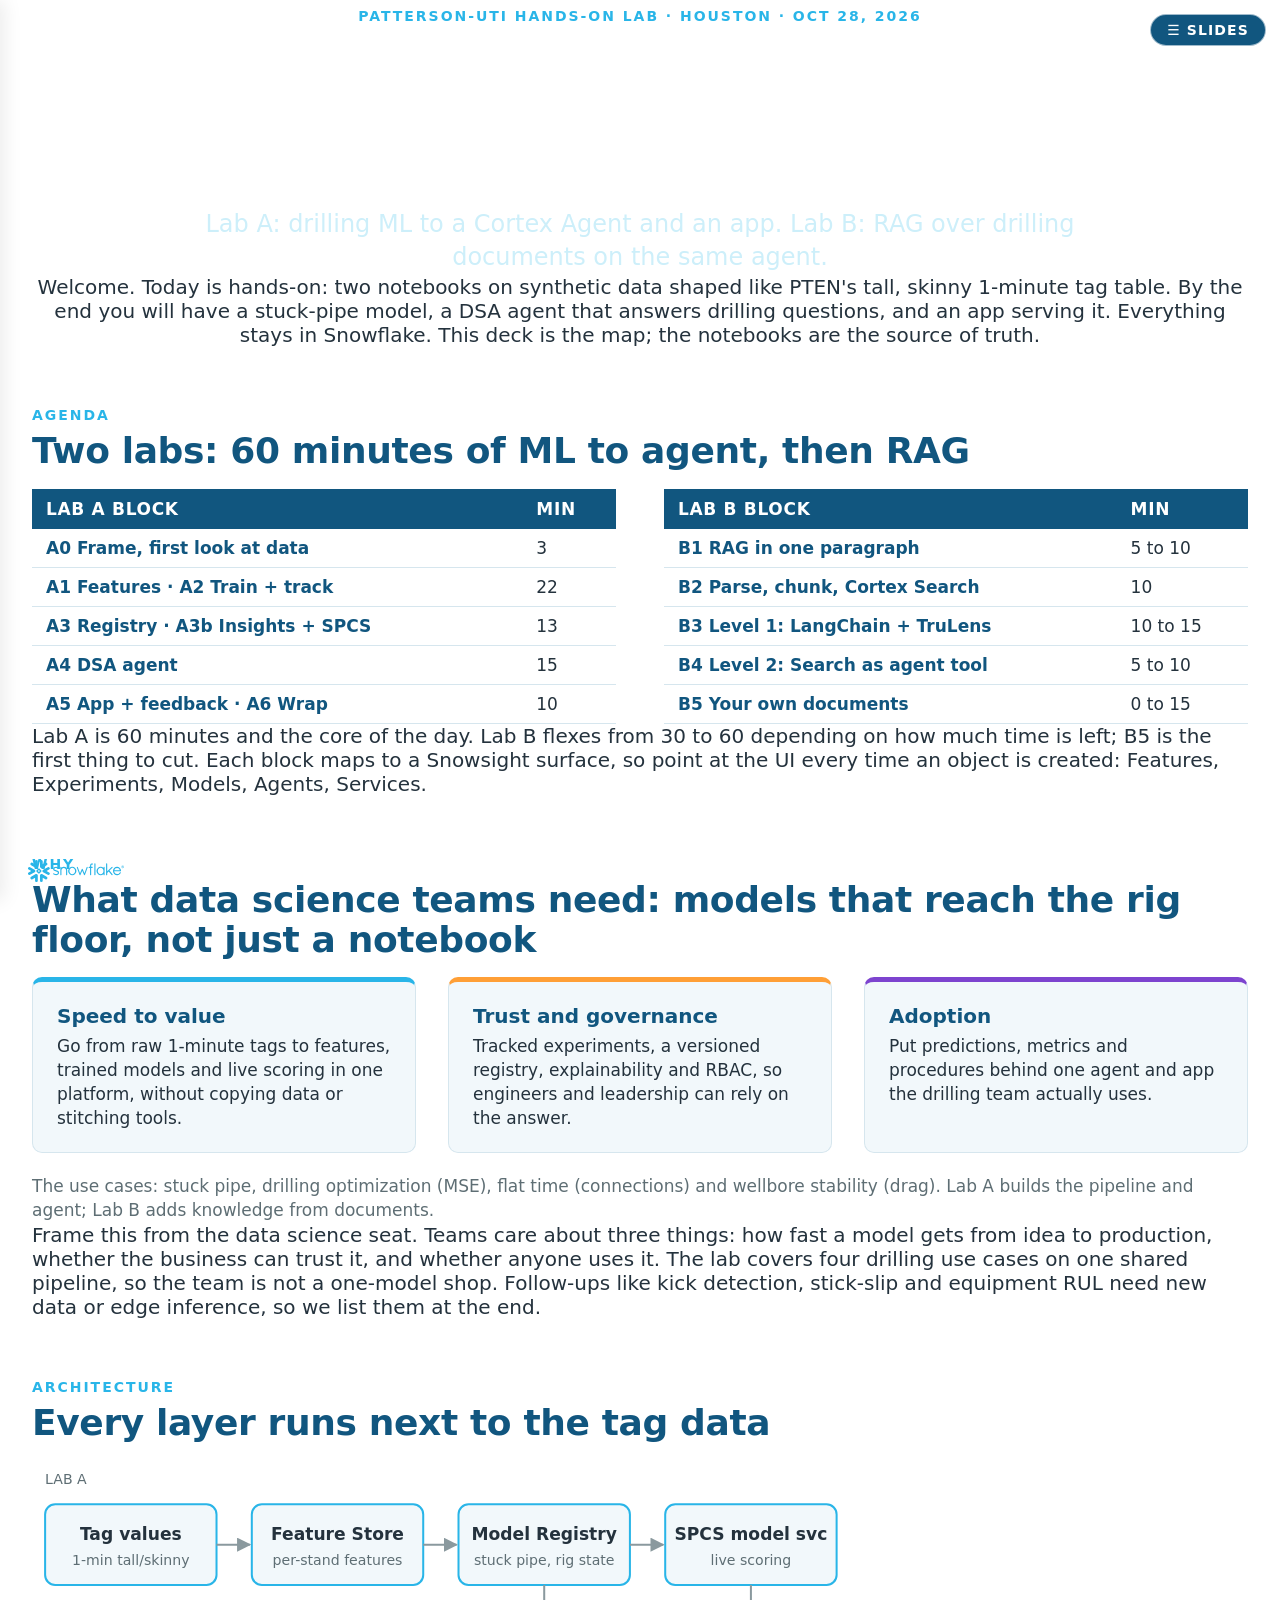
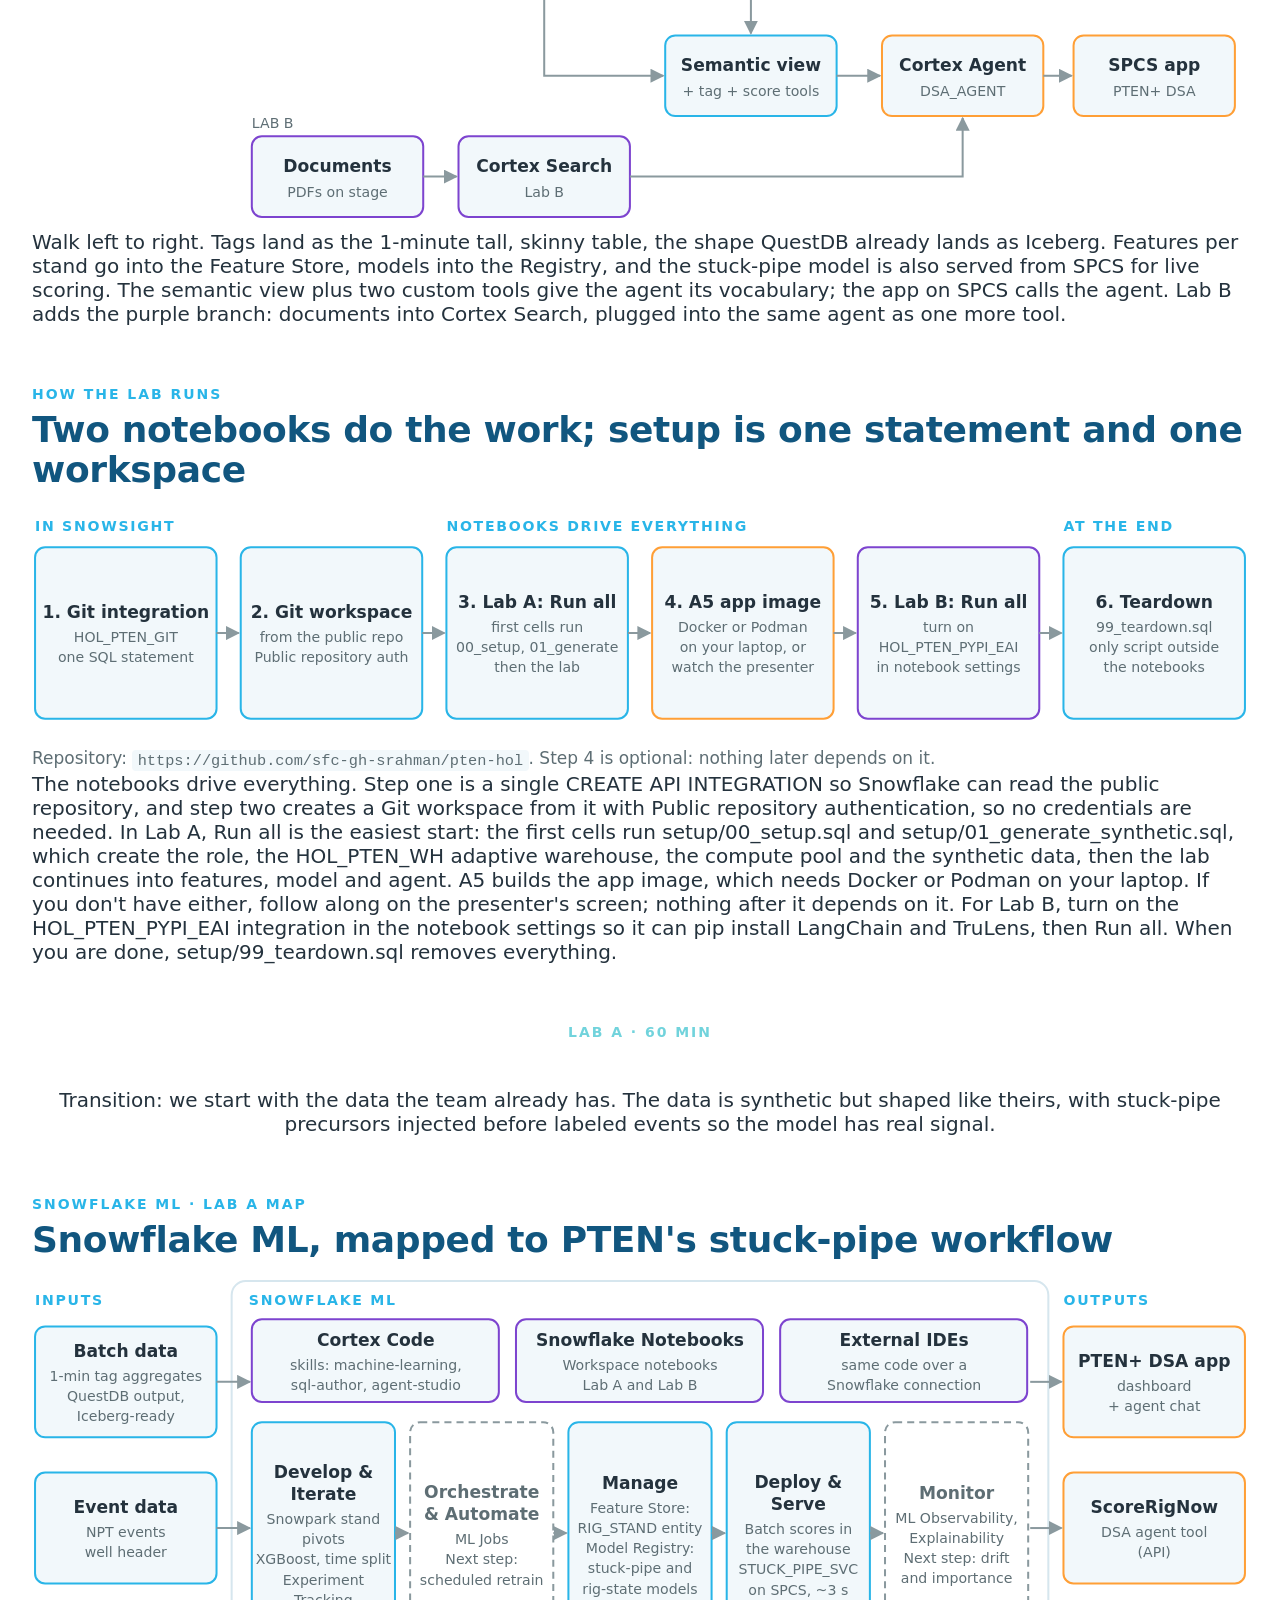
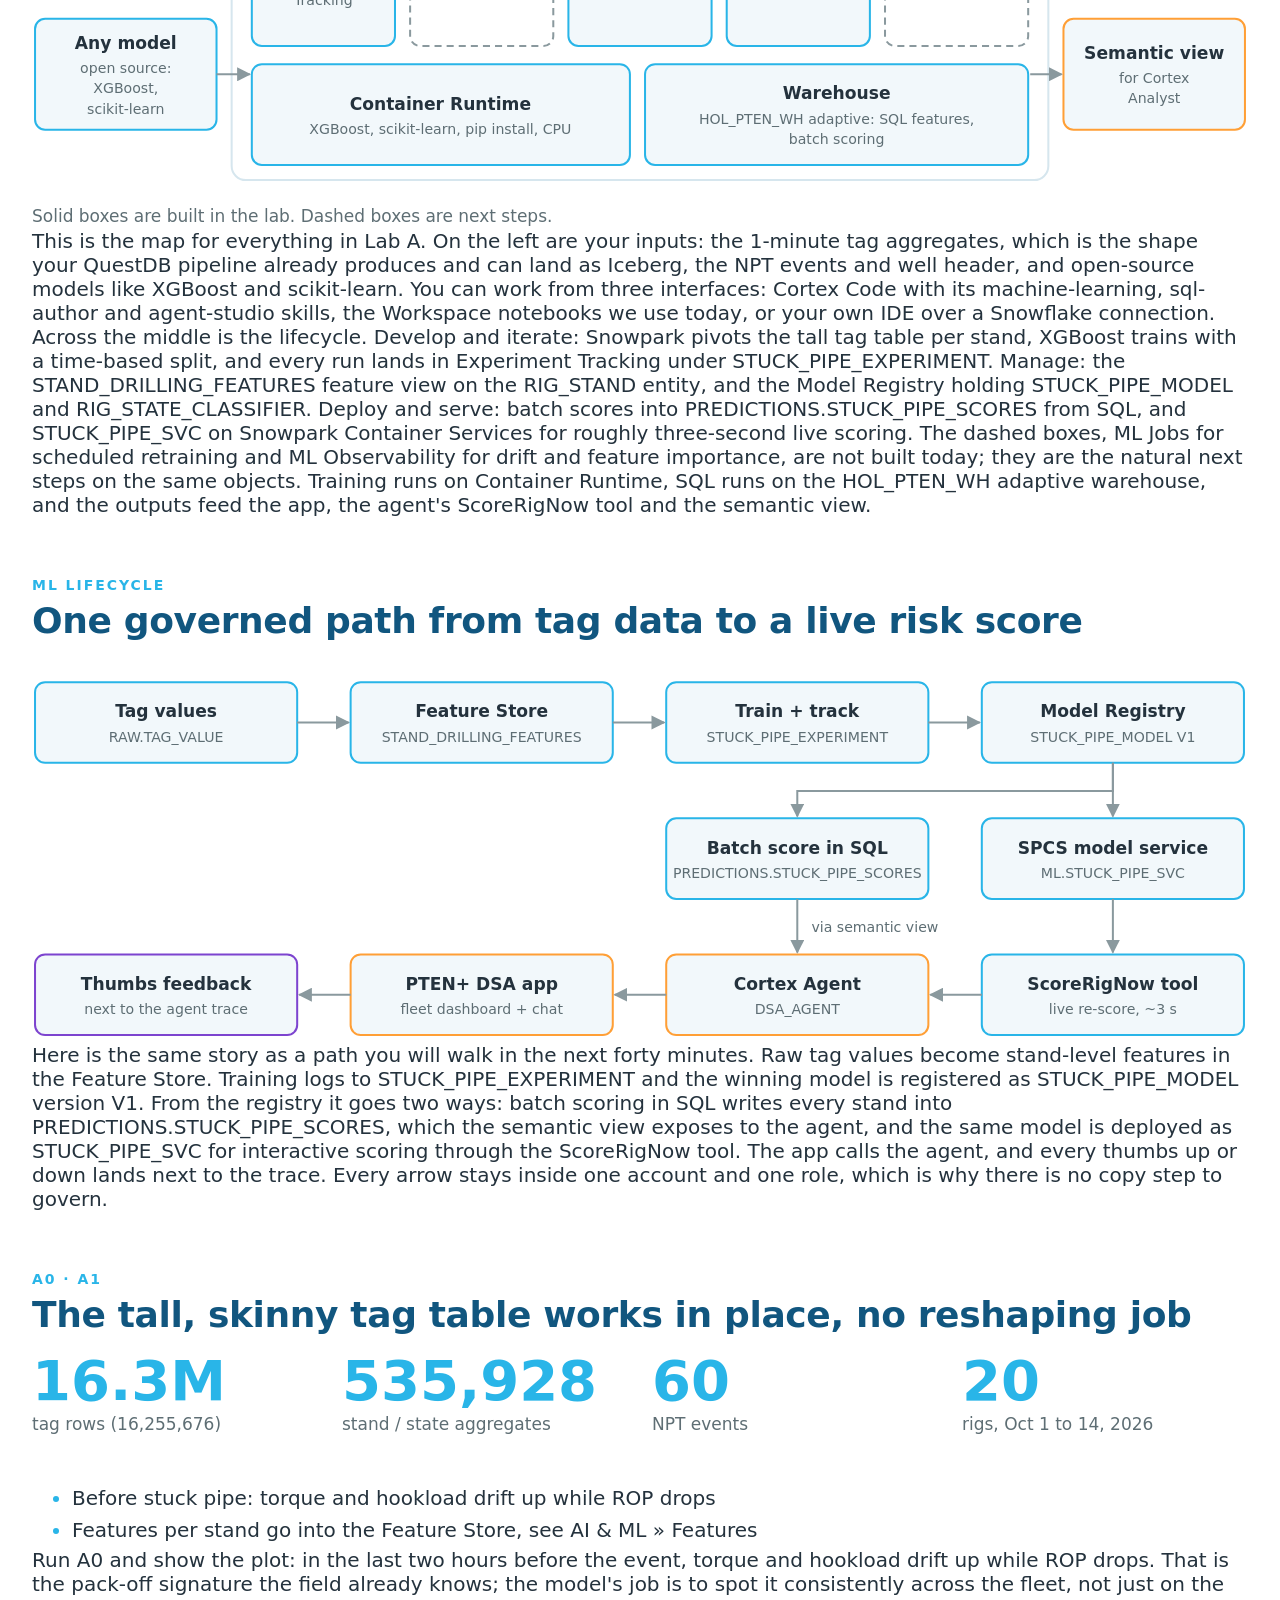
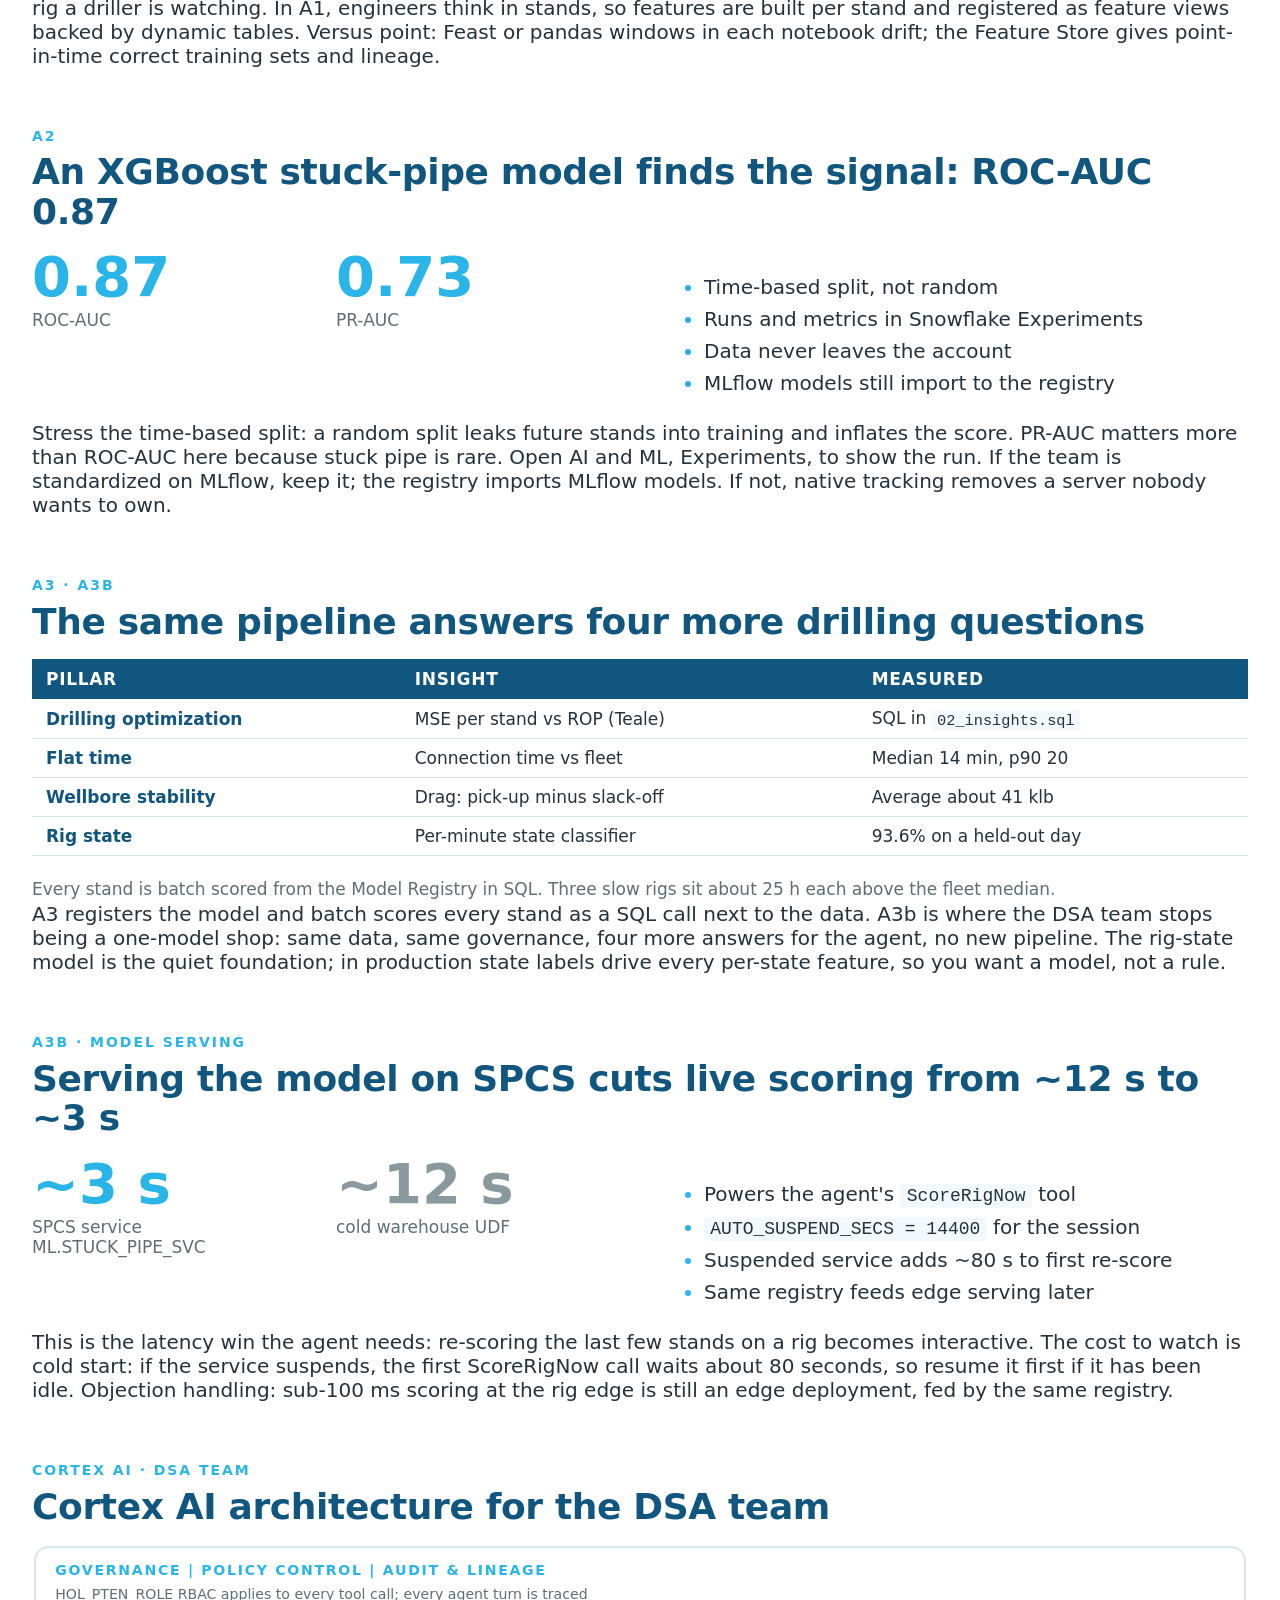
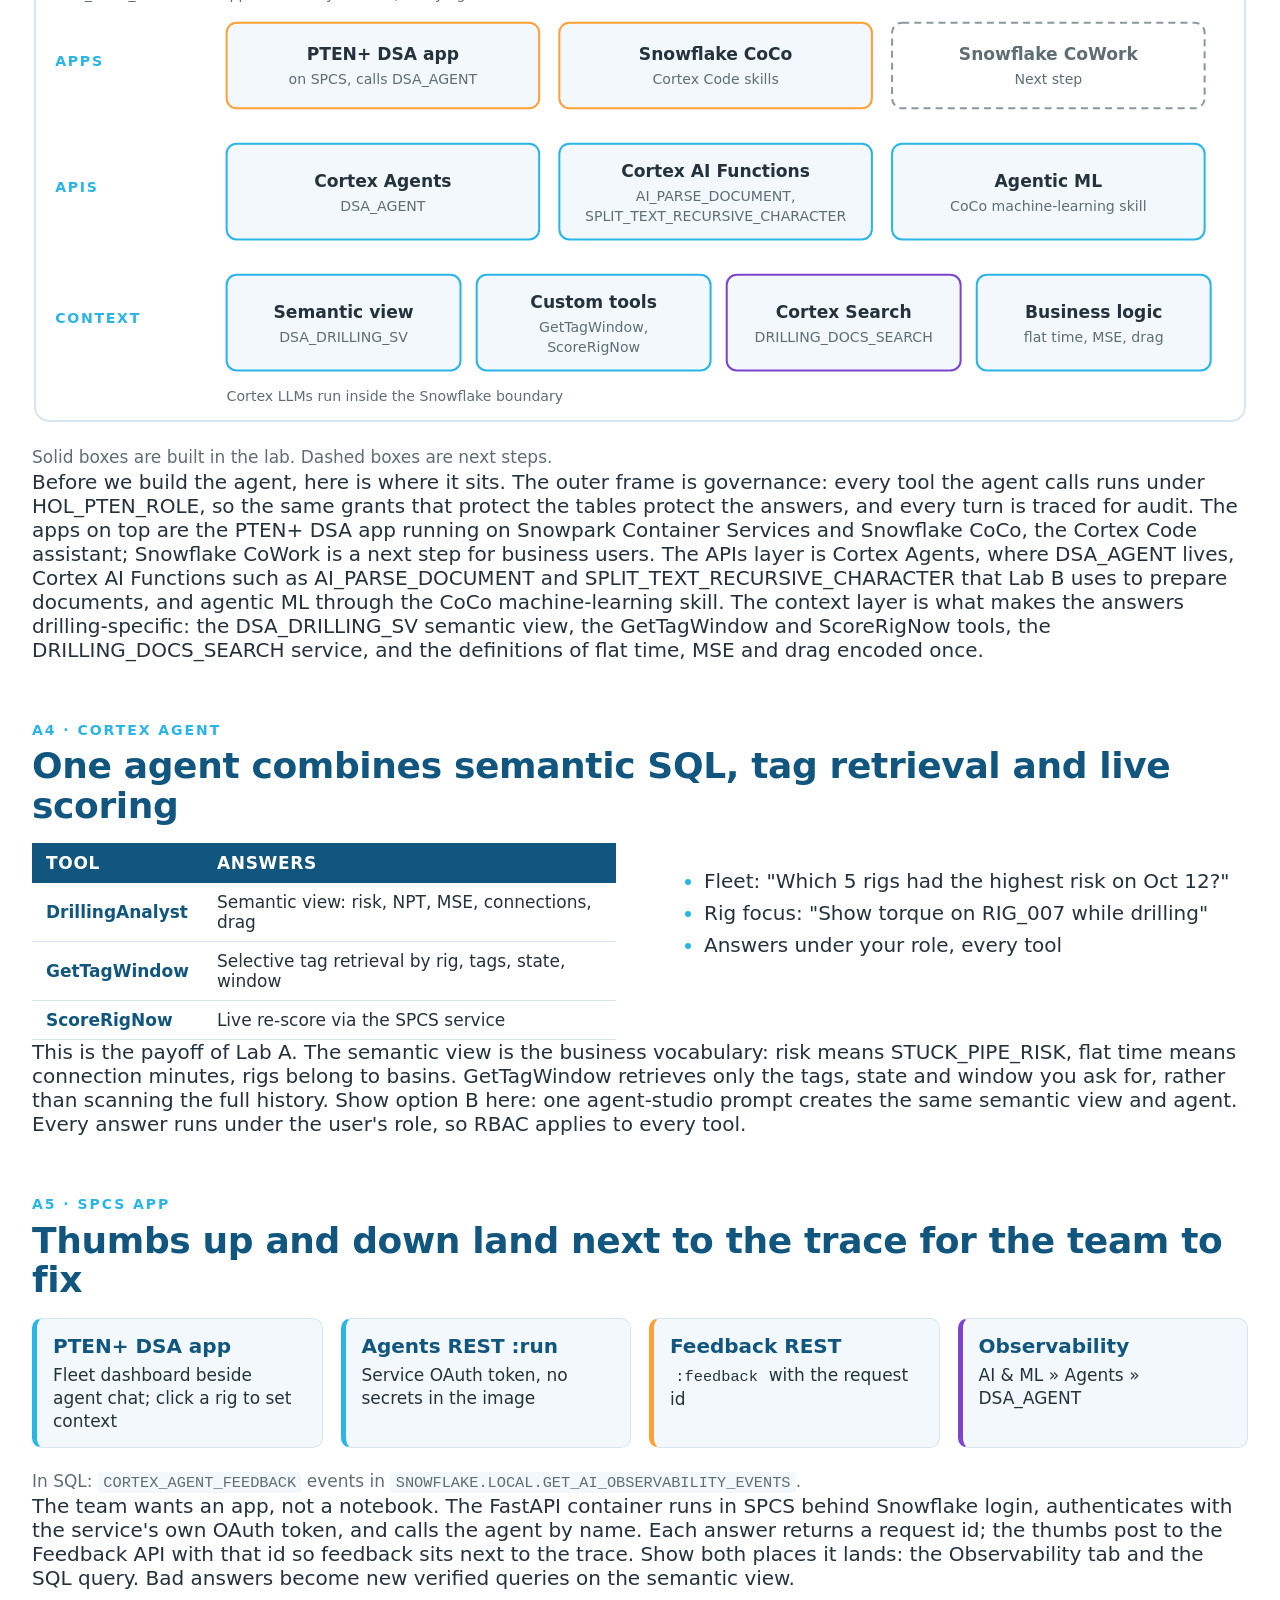
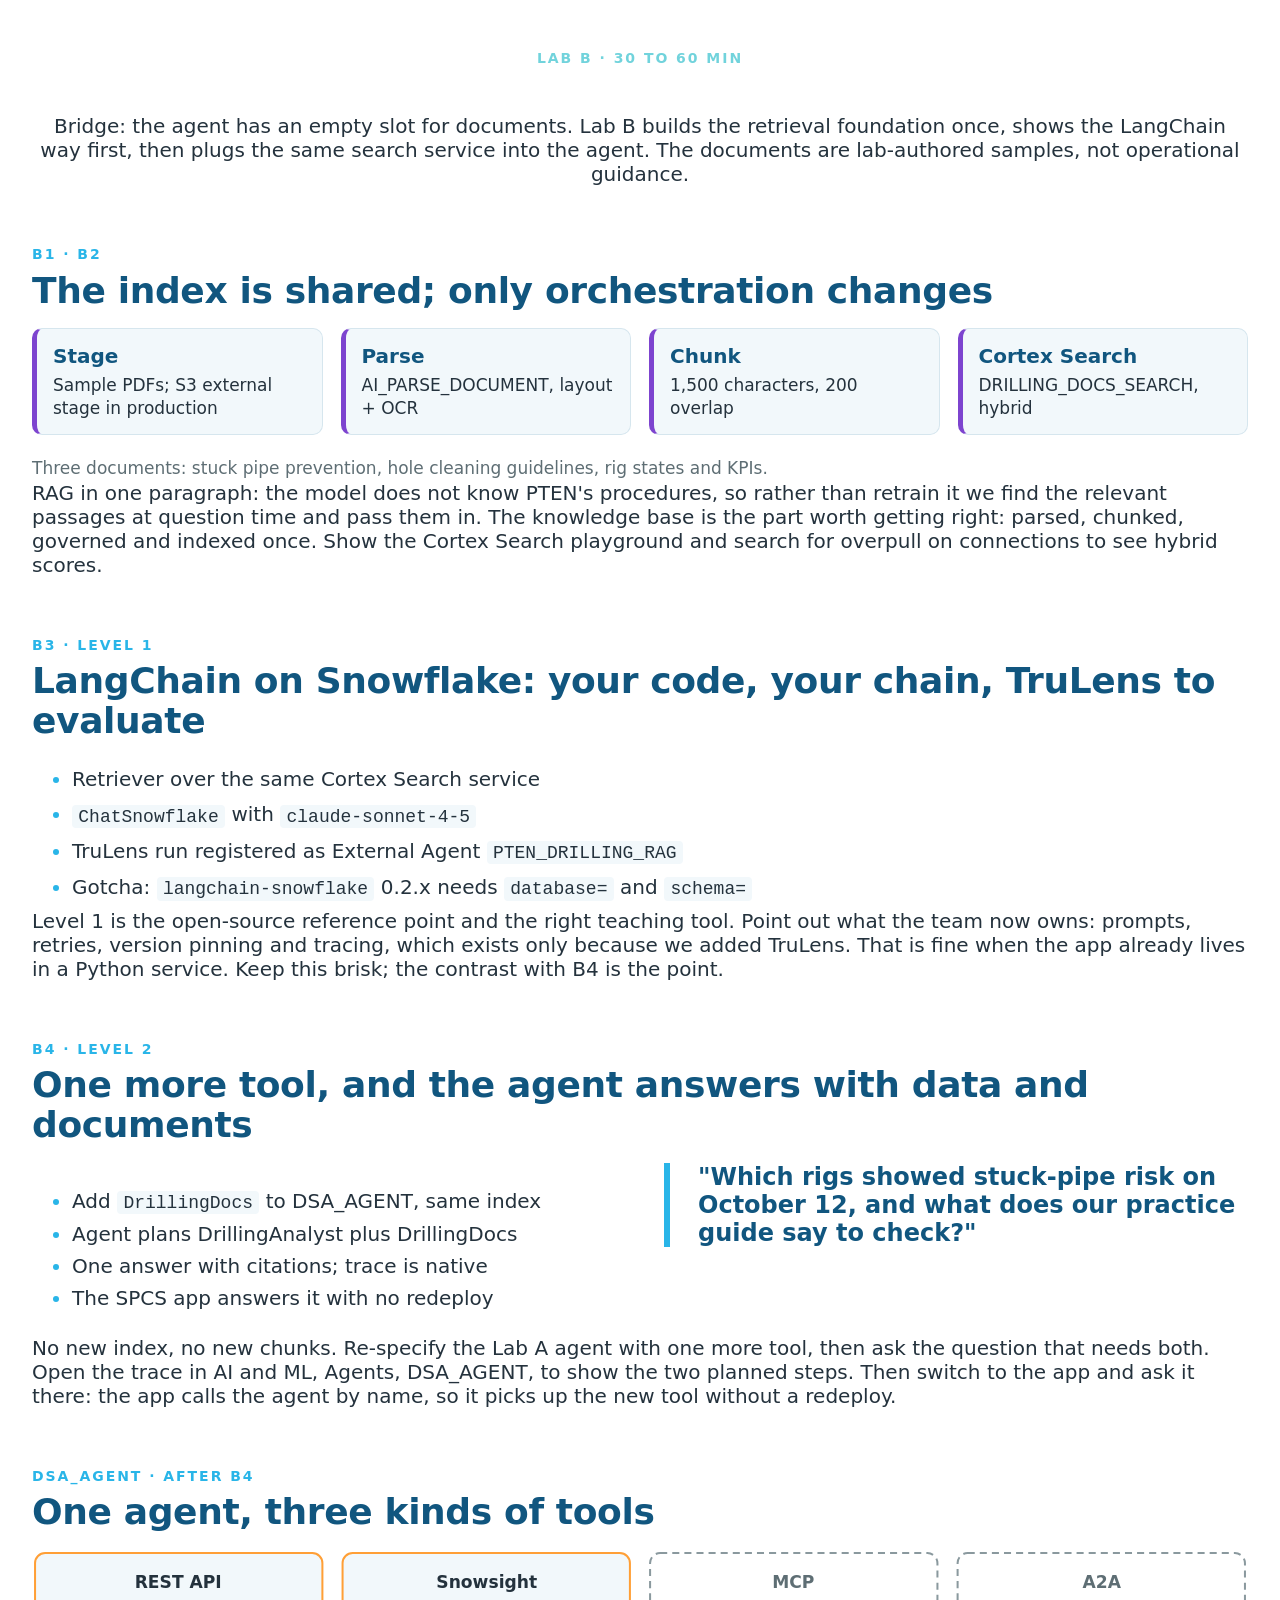
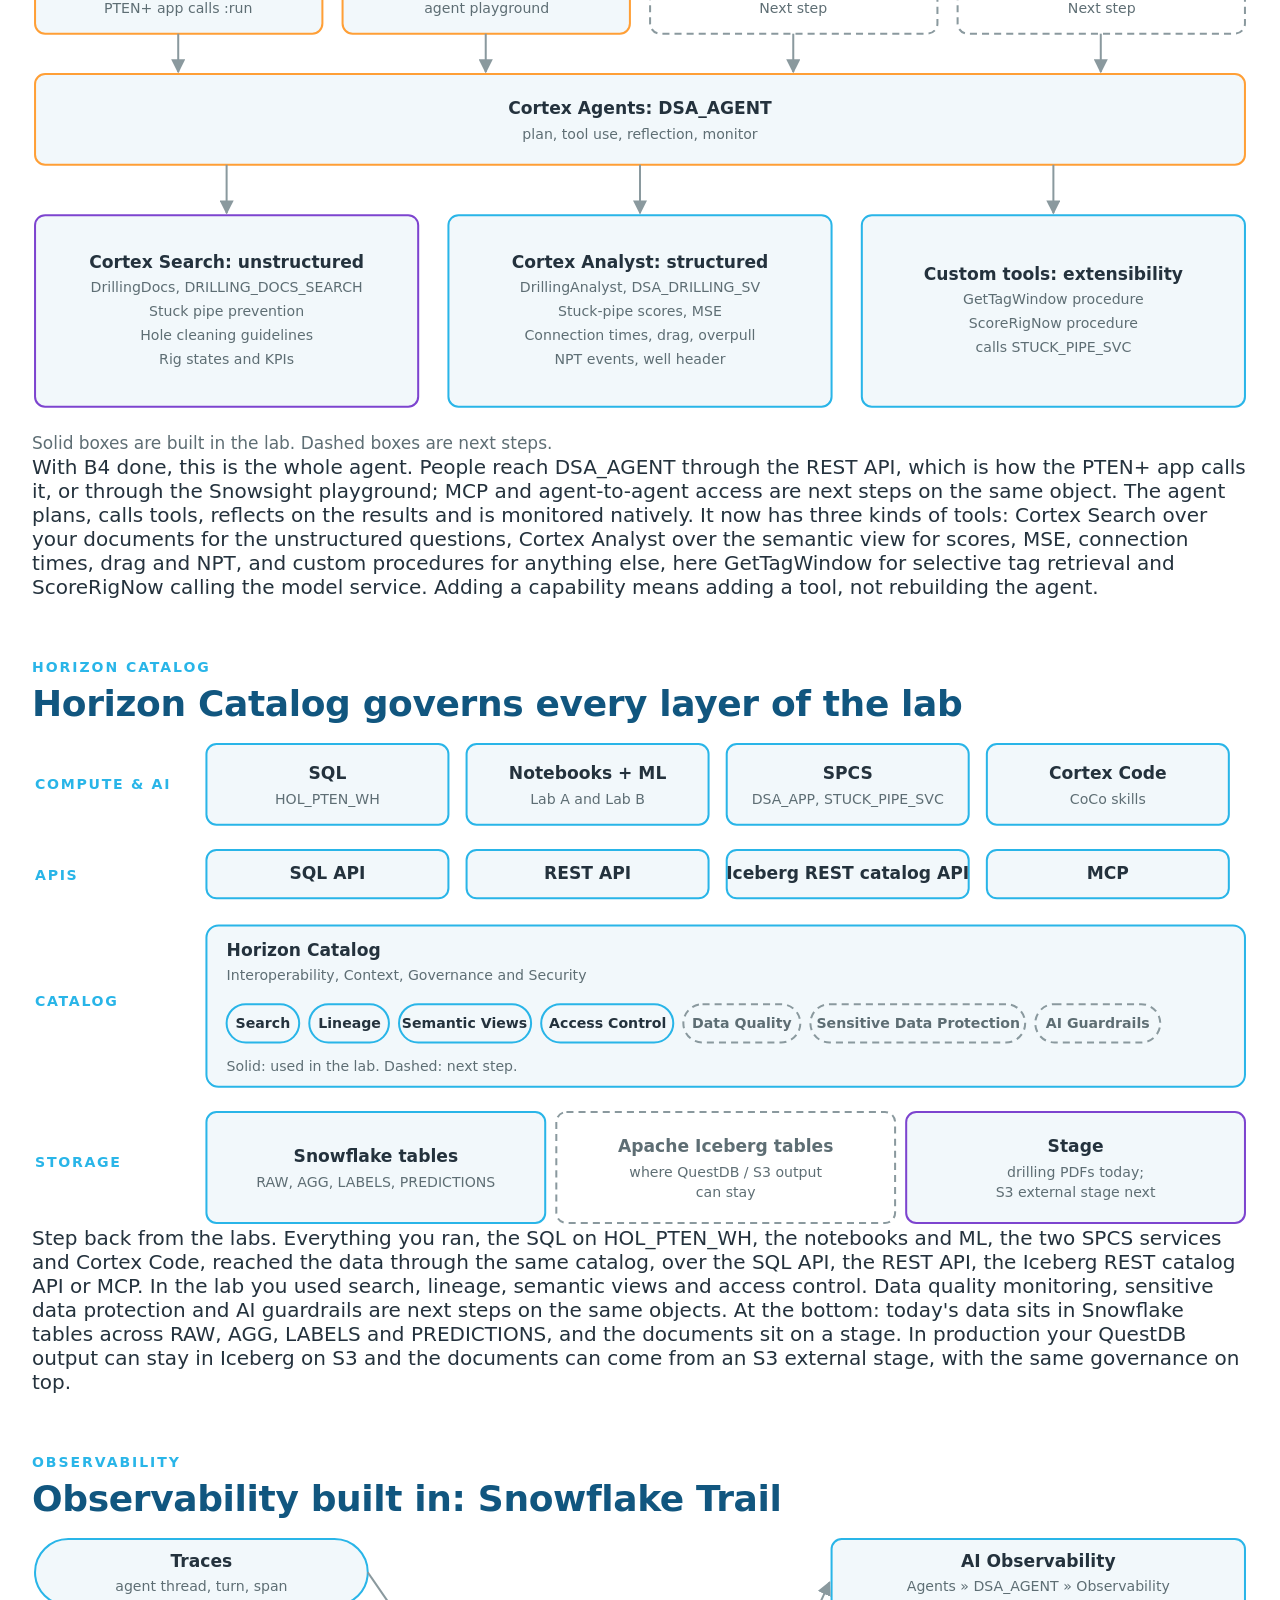
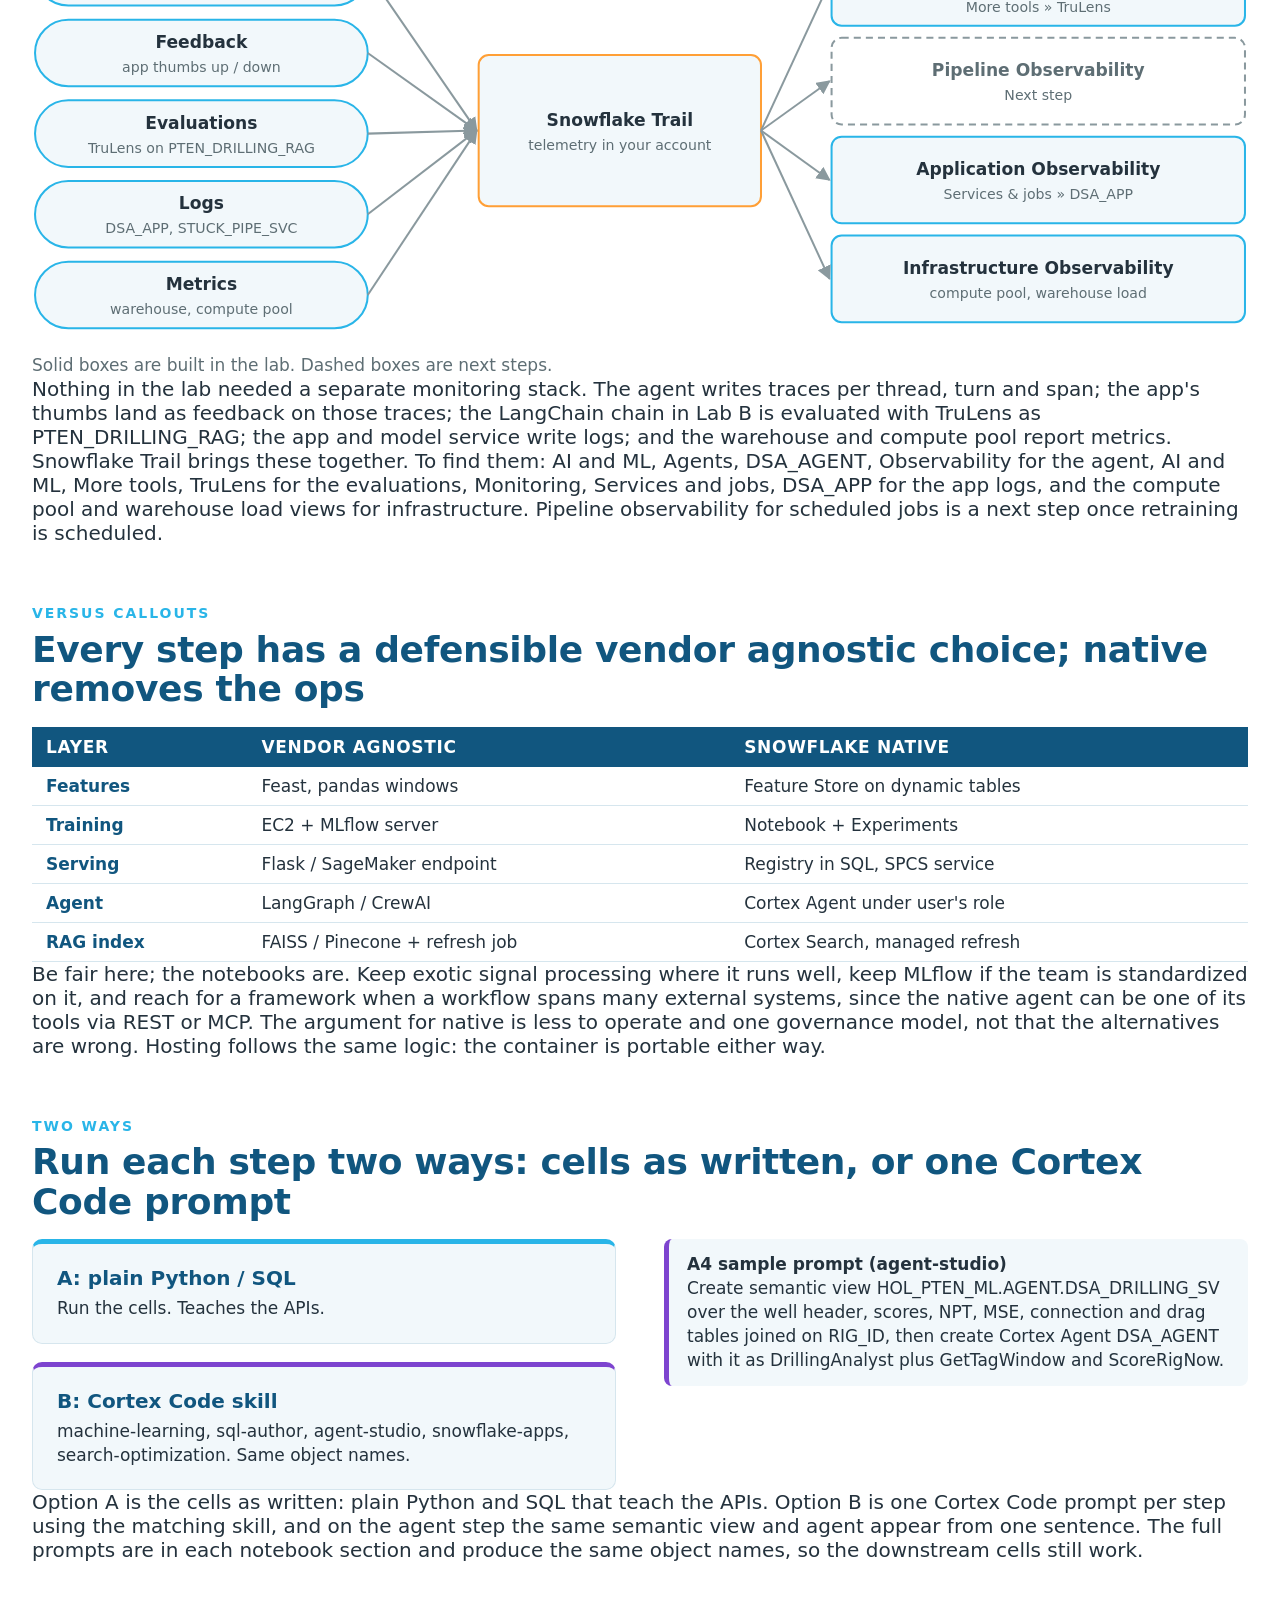
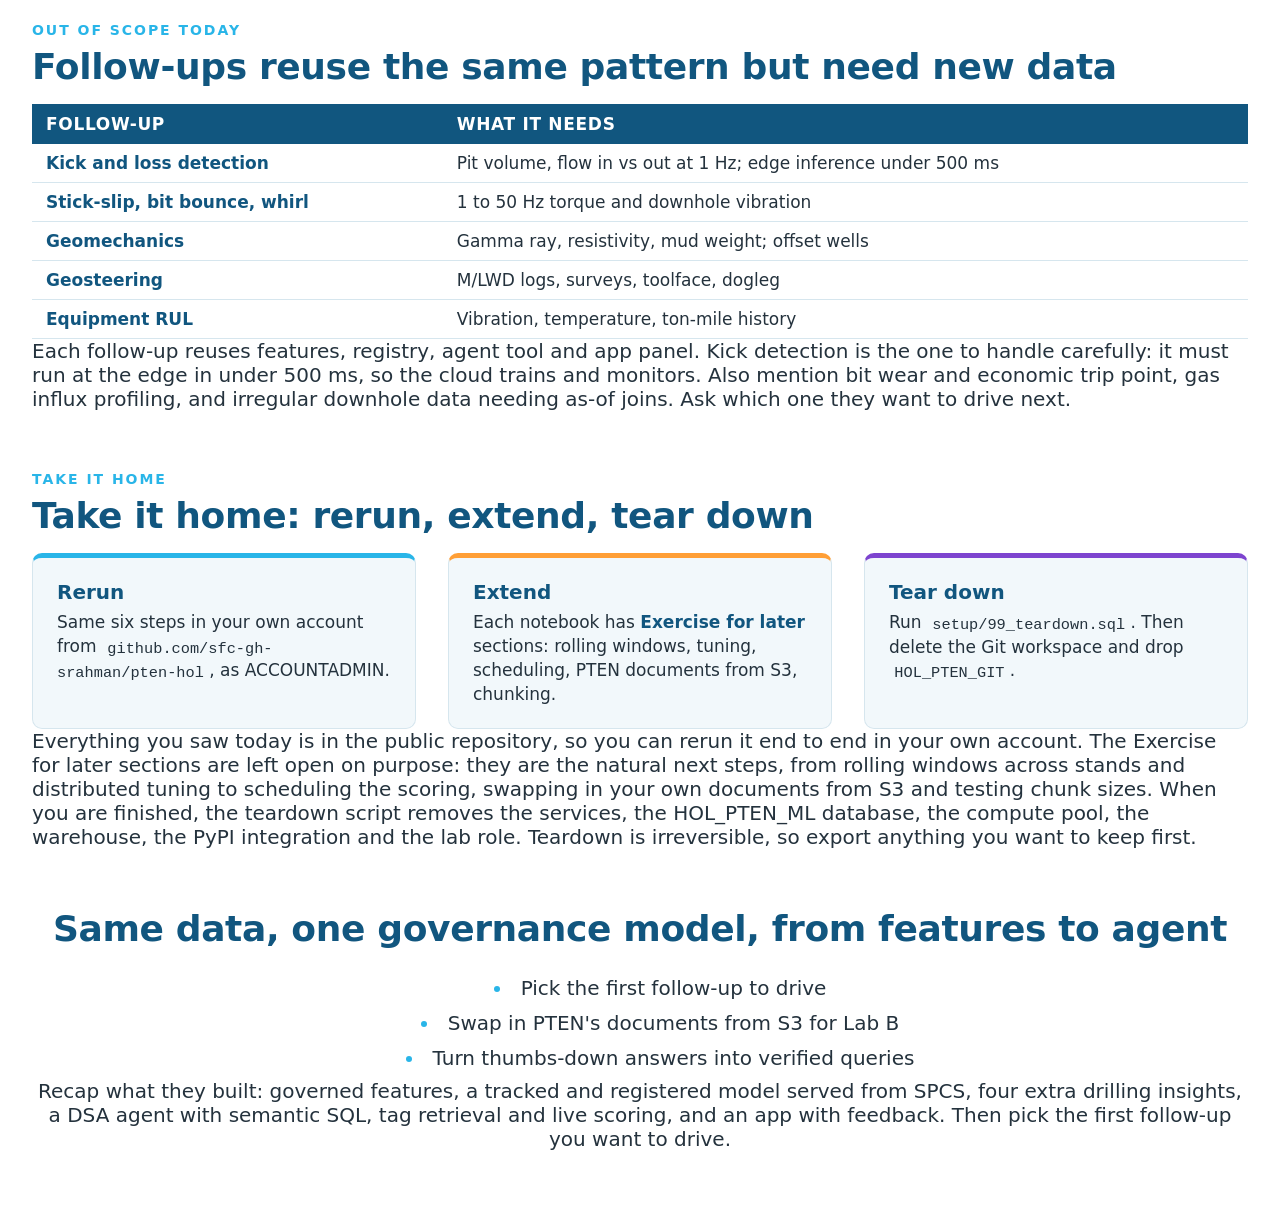
==== commit c7a63efa: "Deck: center header-only slides, cover both labs on title, reframe Why slide around data science pri" ====
--- a/deck/index.html
+++ b/deck/index.html
@@ -360,7 +360,7 @@
       <section id="s-title" class="title" data-chapter="Intro" data-nav="Title" data-background-gradient="linear-gradient(135deg, #003545 0%, #11567F 60%, #29B5E8 140%)">
         <div class="eyebrow">Patterson-UTI hands-on lab &middot; Houston &middot; Oct 28, 2026</div>
         <h1>From drilling data to a DSA agent, without moving the data</h1>
-        <p class="subtitle">Lab A: stuck-pipe ML to a Cortex Agent in a container. Lab B: RAG on the same agent.</p>
+        <p class="subtitle">Lab A: drilling ML to a Cortex Agent and an app. Lab B: RAG over drilling documents on the same agent.</p>
         <aside class="notes">Welcome. Today is hands-on: two notebooks on synthetic data shaped like PTEN's tall, skinny 1-minute tag table. By the end you will have a stuck-pipe model, a DSA agent that answers drilling questions, and an app serving it. Everything stays in Snowflake. This deck is the map; the notebooks are the source of truth.</aside>
       </section>
 
@@ -390,14 +390,14 @@
 
       <section id="s-why" data-chapter="Intro" data-nav="Why this lab">
         <div class="eyebrow">Why</div>
-        <h2>One question drives the day: which rigs are trending toward stuck pipe?</h2>
+        <h2>What data science teams need: models that reach the rig floor, not just a notebook</h2>
         <div class="cols-3">
-          <div class="card"><b>Today: stuck pipe</b><p>Which rigs are trending, what the sensors show, what the crew should check.</p></div>
-          <div class="card orange"><b>Today: three more pillars</b><p>Drilling optimization (MSE), flat time (connections), wellbore stability (drag), plus rig state.</p></div>
-          <div class="card purple"><b>Follow-ups</b><p>Kick detection, stick-slip, geomechanics, geosteering, equipment RUL.</p></div>
-        </div>
-        <p class="strip">Lab A answers the first two parts of the question. Lab B adds the third, from documents.</p>
-        <aside class="notes">Frame this as the DSA team's real question set. Stuck pipe is the anchor, but the same pipeline covers MSE, connection flat time and drag cheaply, so the team stops being a one-model shop. State the scope boundary up front: the follow-ups need new data, higher-frequency signals or edge inference, so we list them at the end rather than fake them.</aside>
+          <div class="card"><b>Speed to value</b><p>Go from raw 1-minute tags to features, trained models and live scoring in one platform, without copying data or stitching tools.</p></div>
+          <div class="card orange"><b>Trust and governance</b><p>Tracked experiments, a versioned registry, explainability and RBAC, so engineers and leadership can rely on the answer.</p></div>
+          <div class="card purple"><b>Adoption</b><p>Put predictions, metrics and procedures behind one agent and app the drilling team actually uses.</p></div>
+        </div>
+        <p class="strip">The use cases: stuck pipe, drilling optimization (MSE), flat time (connections) and wellbore stability (drag). Lab A builds the pipeline and agent; Lab B adds knowledge from documents.</p>
+        <aside class="notes">Frame this from the data science seat. Teams care about three things: how fast a model gets from idea to production, whether the business can trust it, and whether anyone uses it. The lab covers four drilling use cases on one shared pipeline, so the team is not a one-model shop. Follow-ups like kick detection, stick-slip and equipment RUL need new data or edge inference, so we list them at the end.</aside>
       </section>
 
       <section id="s-arch" data-chapter="Intro" data-nav="Architecture">
--- a/deck/theme/snowflake-light.css
+++ b/deck/theme/snowflake-light.css
@@ -7,3 +7,7 @@
   --r-link-color-hover: #11567F;
   --sf-surface: #F2F8FB; --sf-rule: #D6E6EE; --sf-muted: #5E6E74;
 }
+
+/* Header-only slides: center horizontally and vertically */
+.reveal .slides section.title, .reveal .slides section.section-break { text-align: center !important; align-items: center !important; justify-content: center !important; flex-direction: column; }
+.reveal .slides section.title .subtitle, .reveal .slides section.section-break p { margin-left: auto; margin-right: auto; }
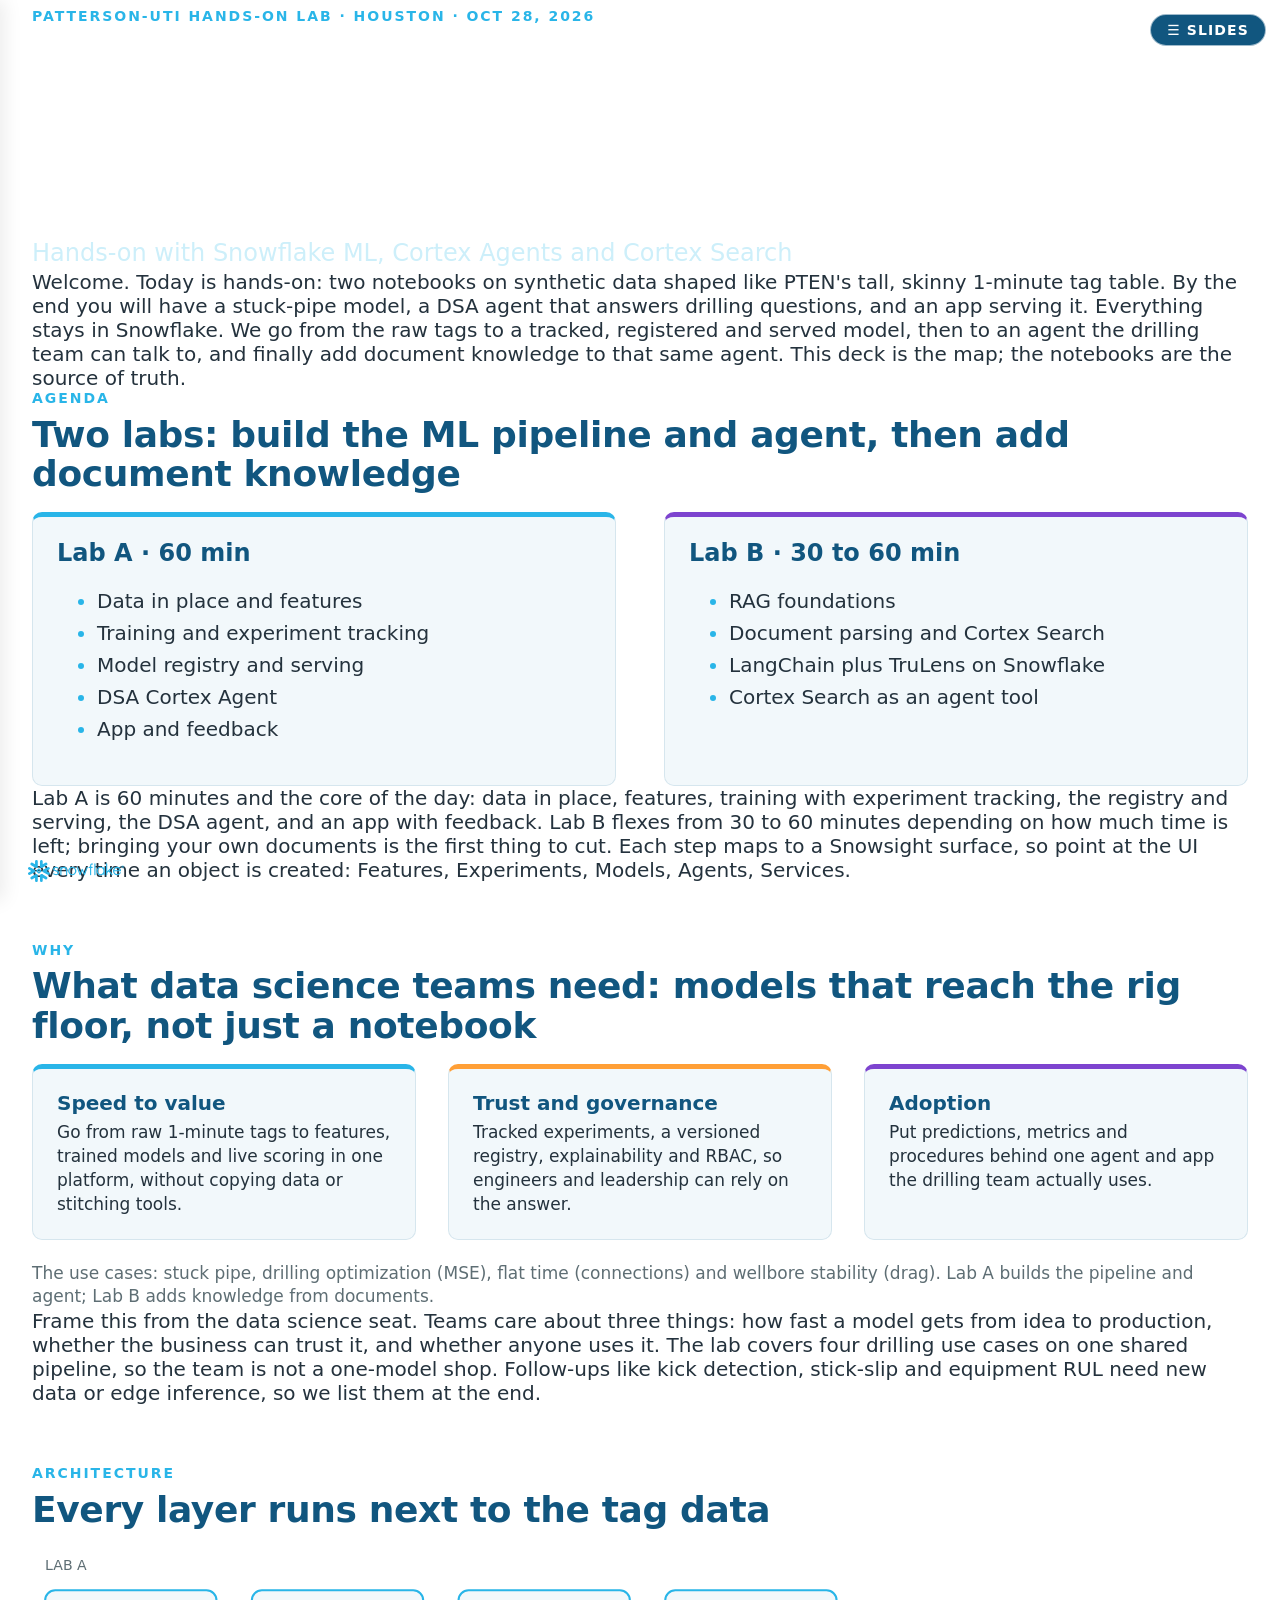
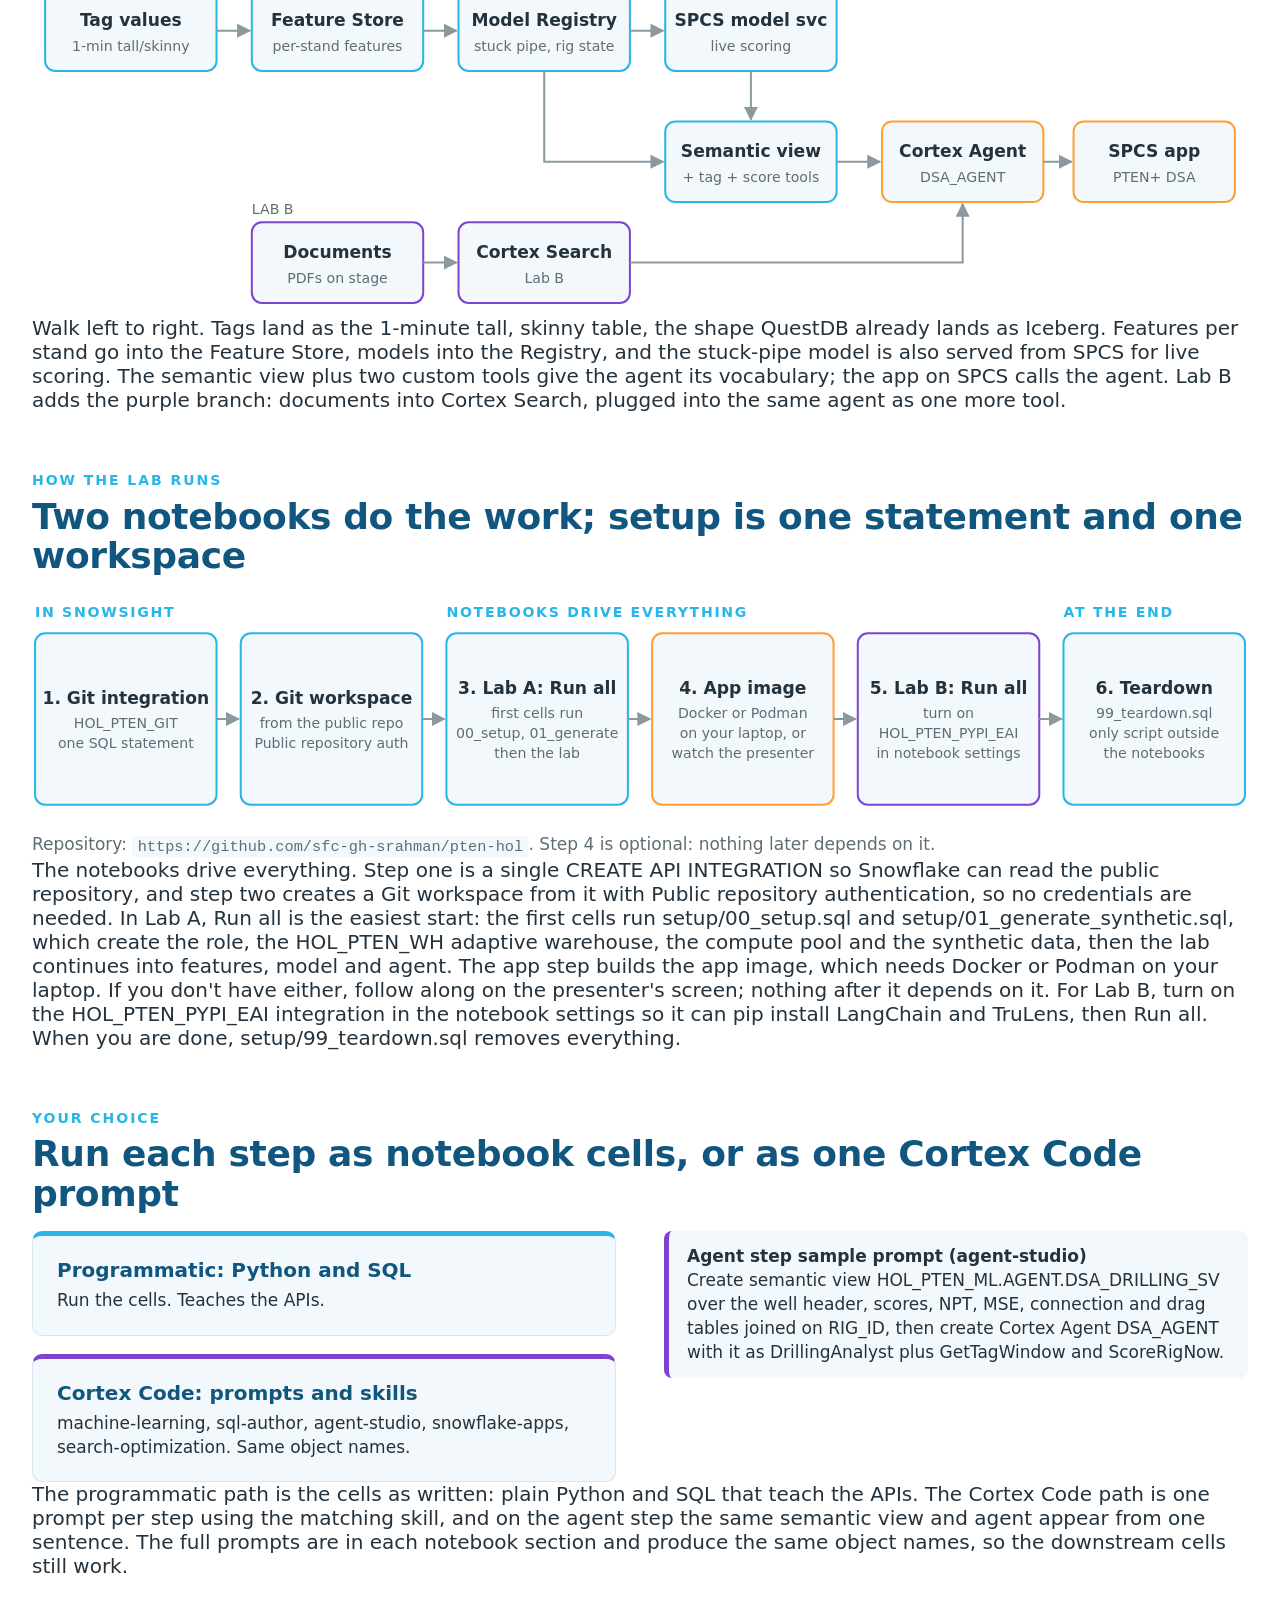
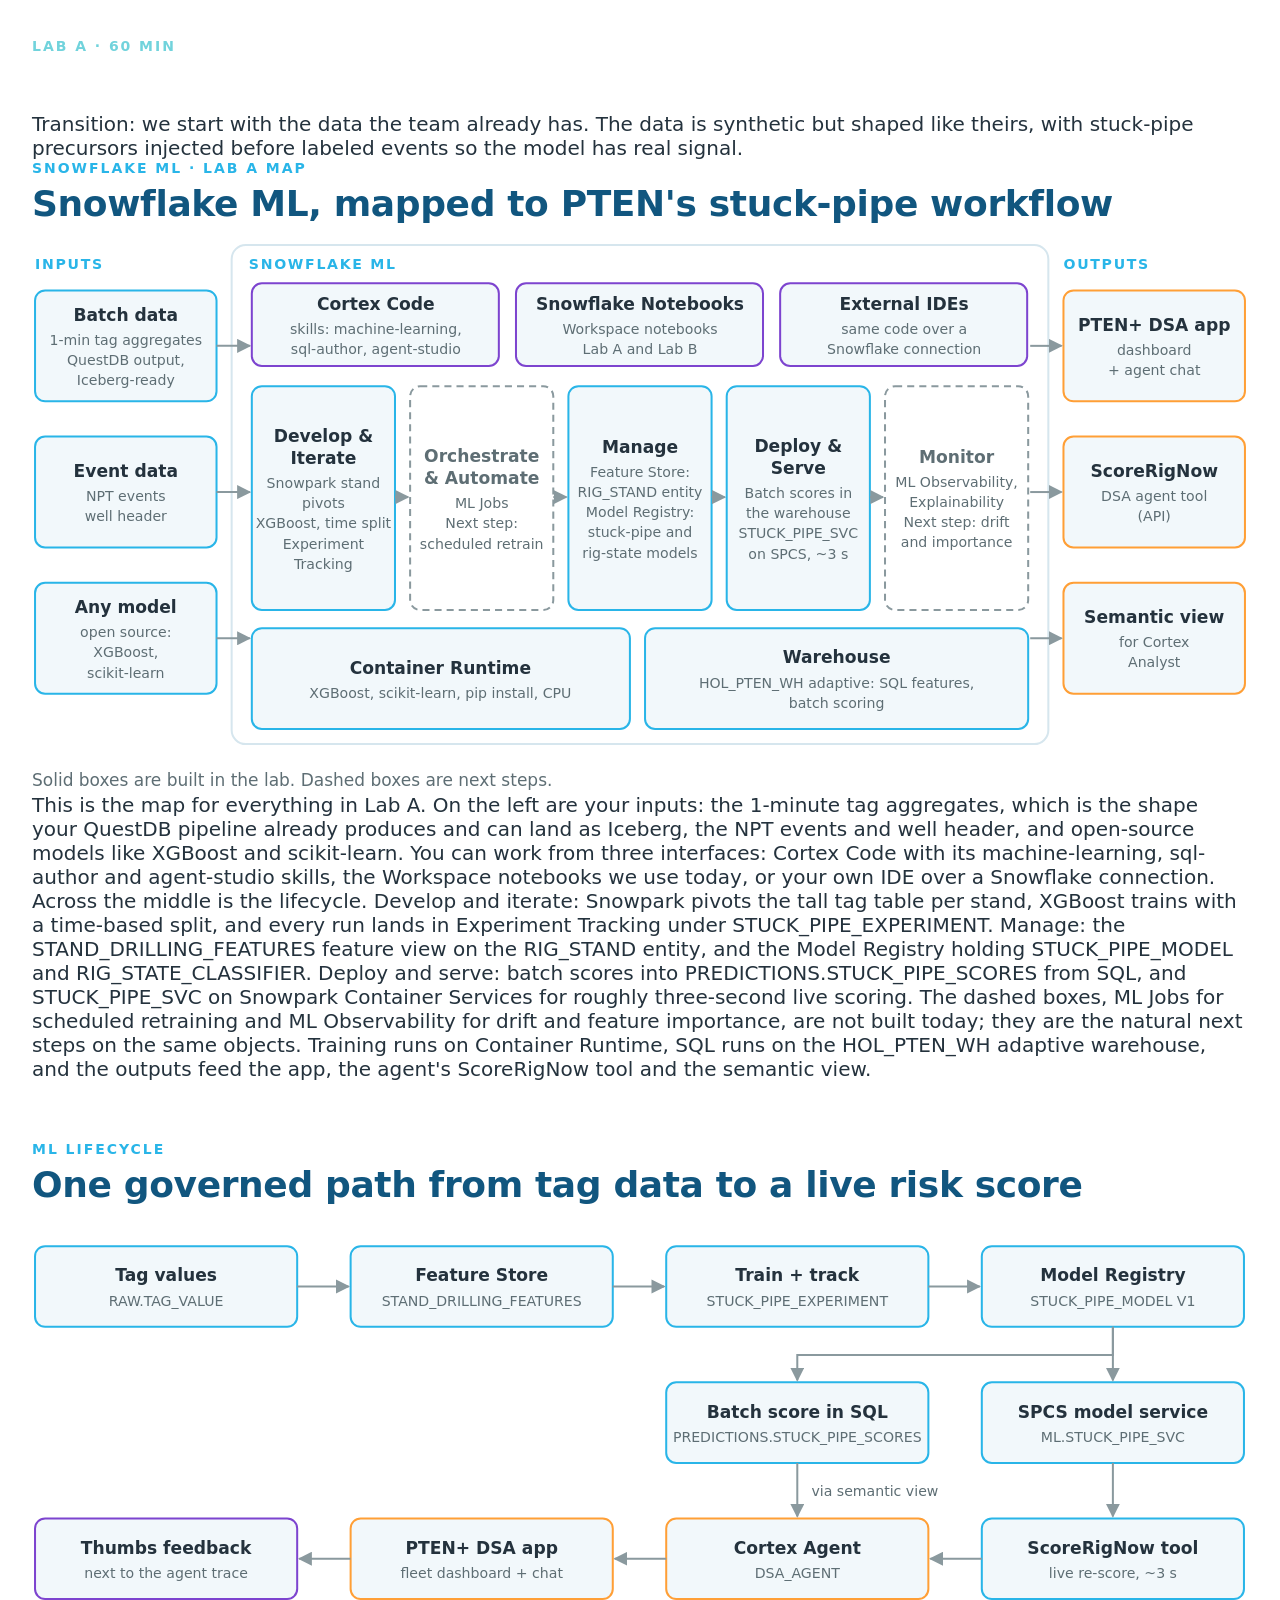
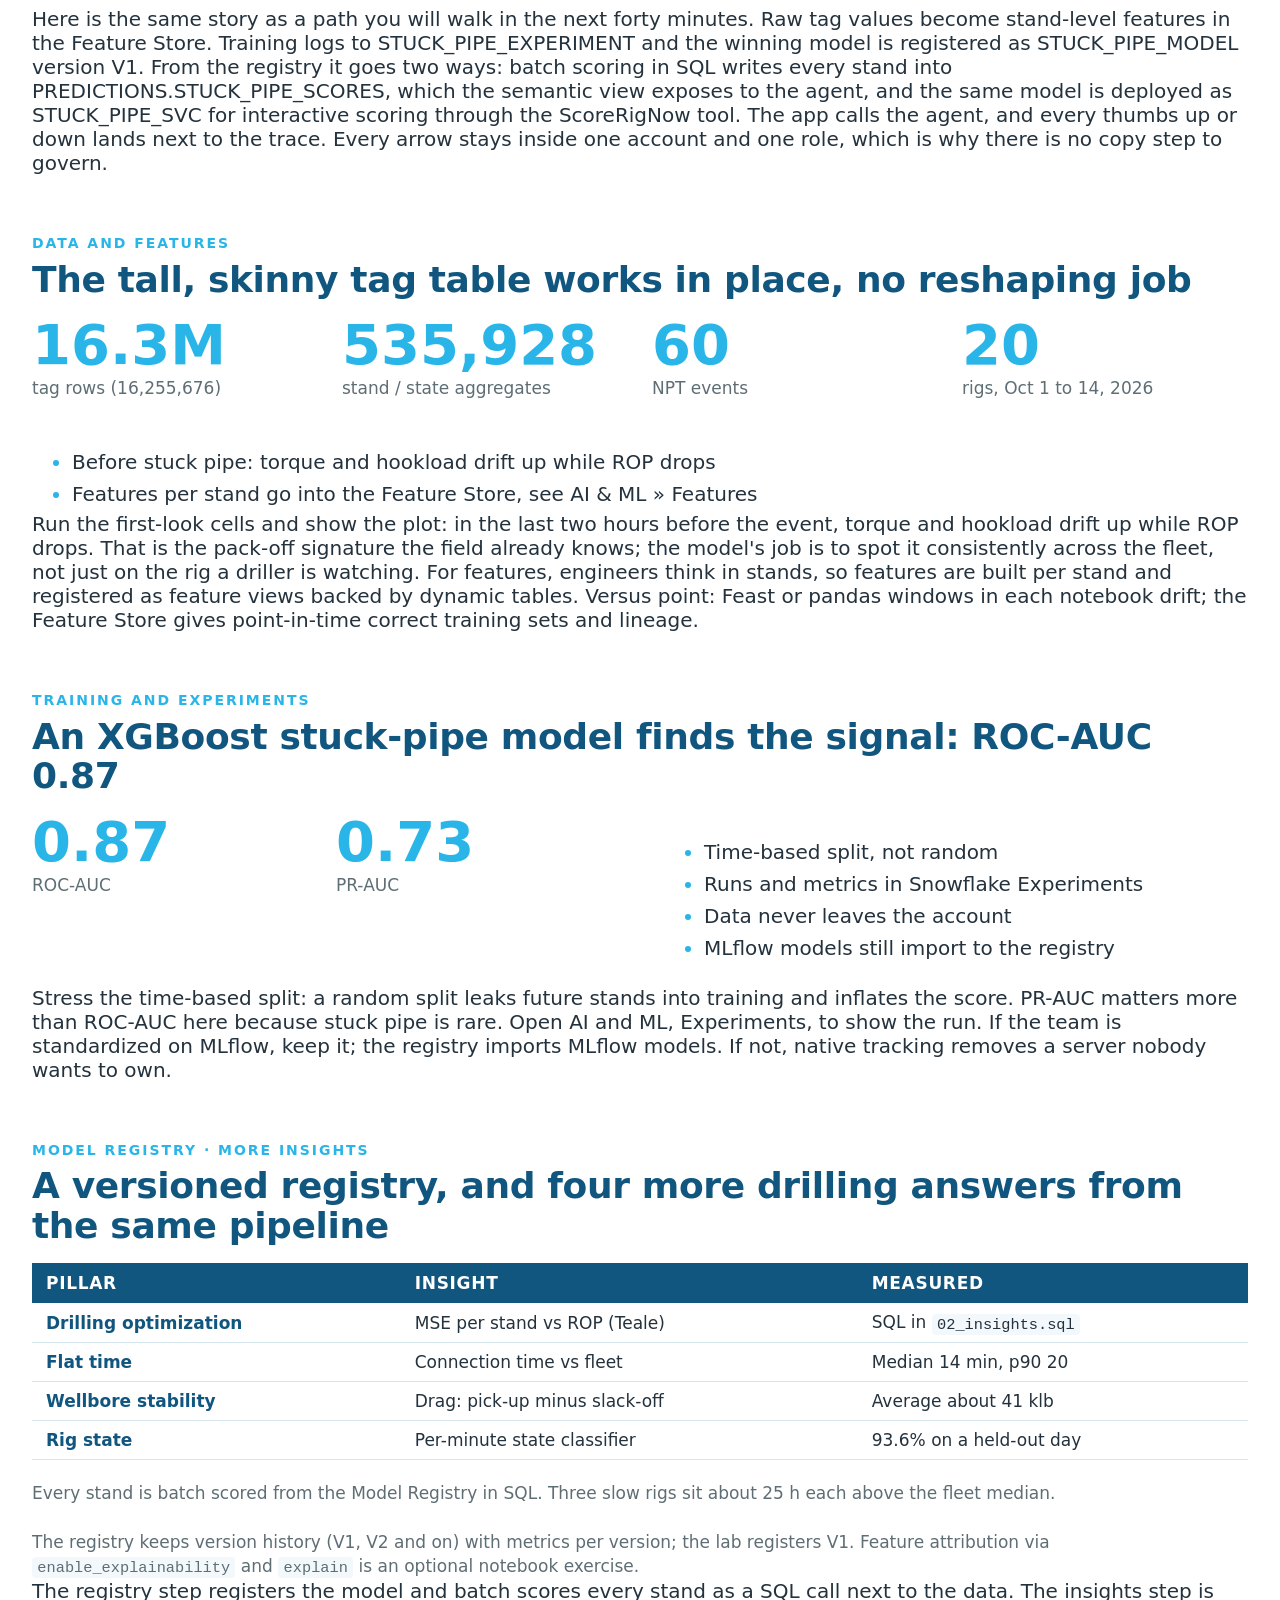
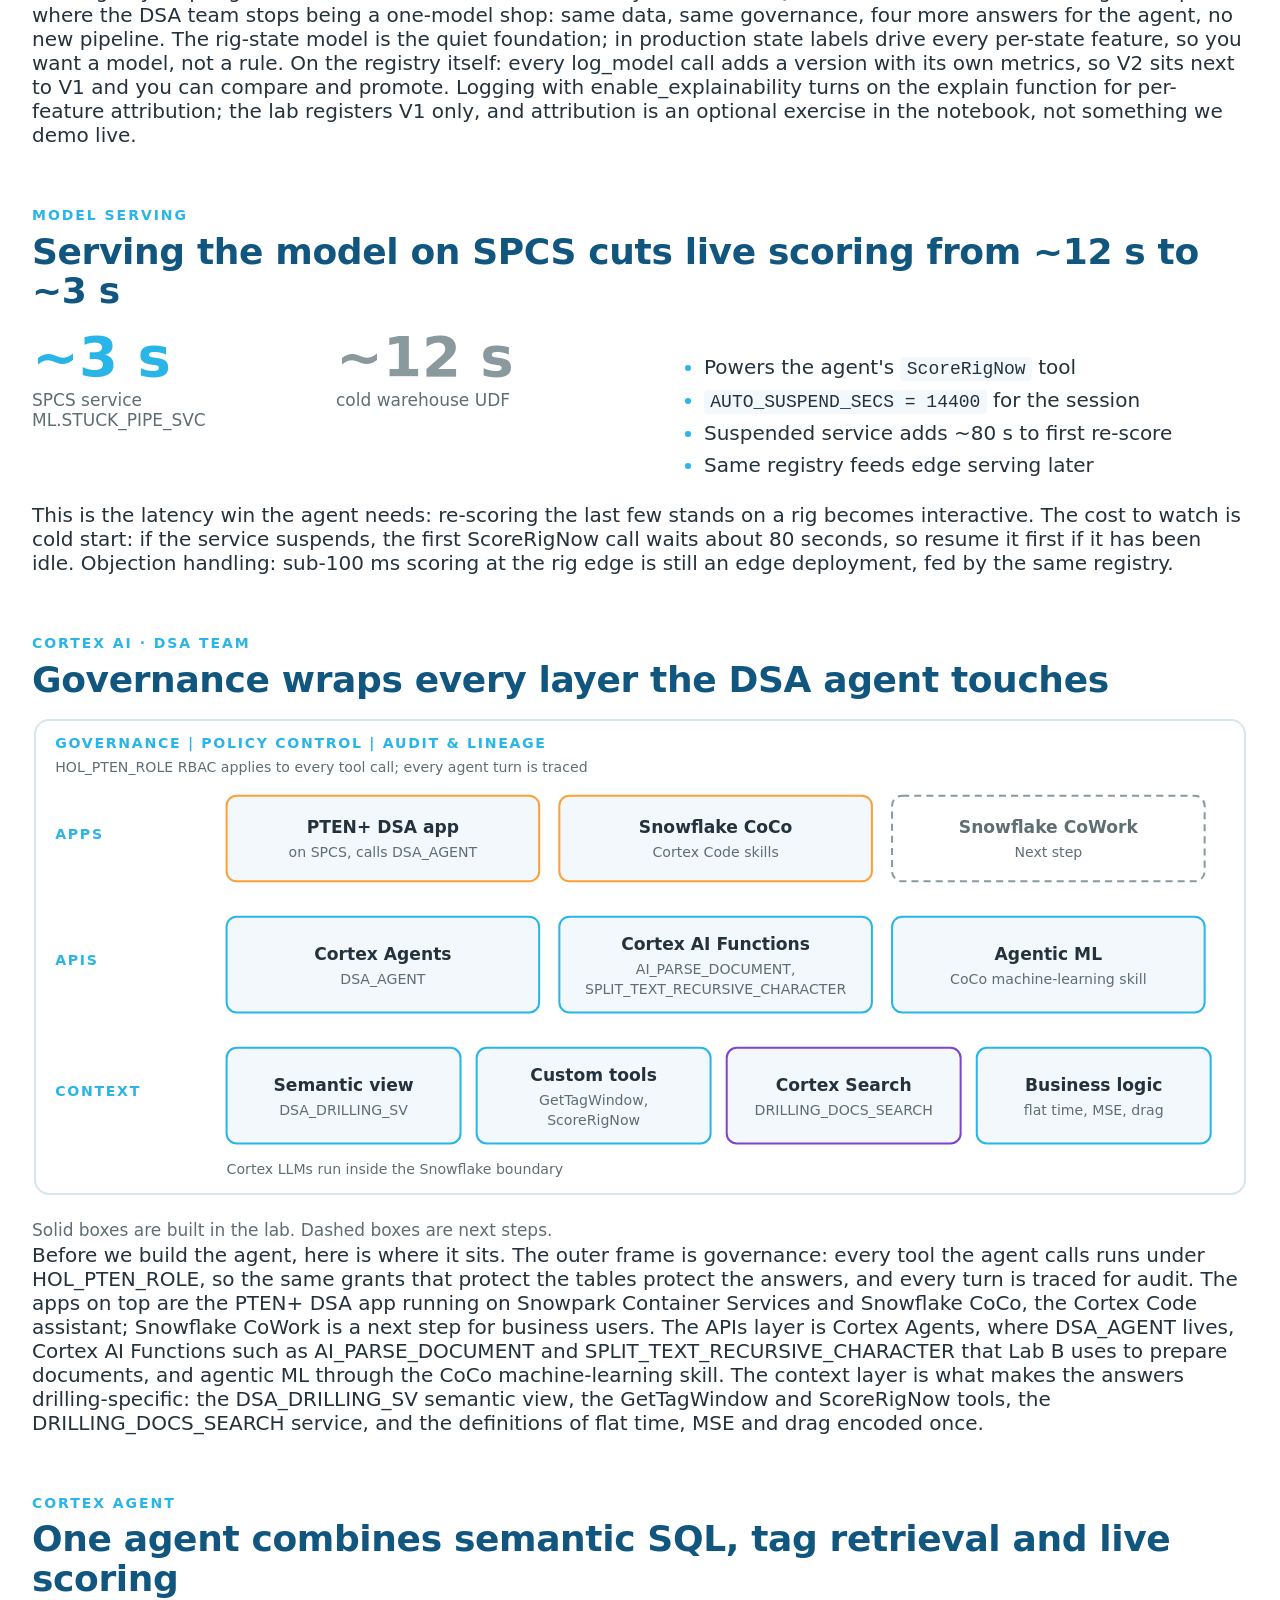
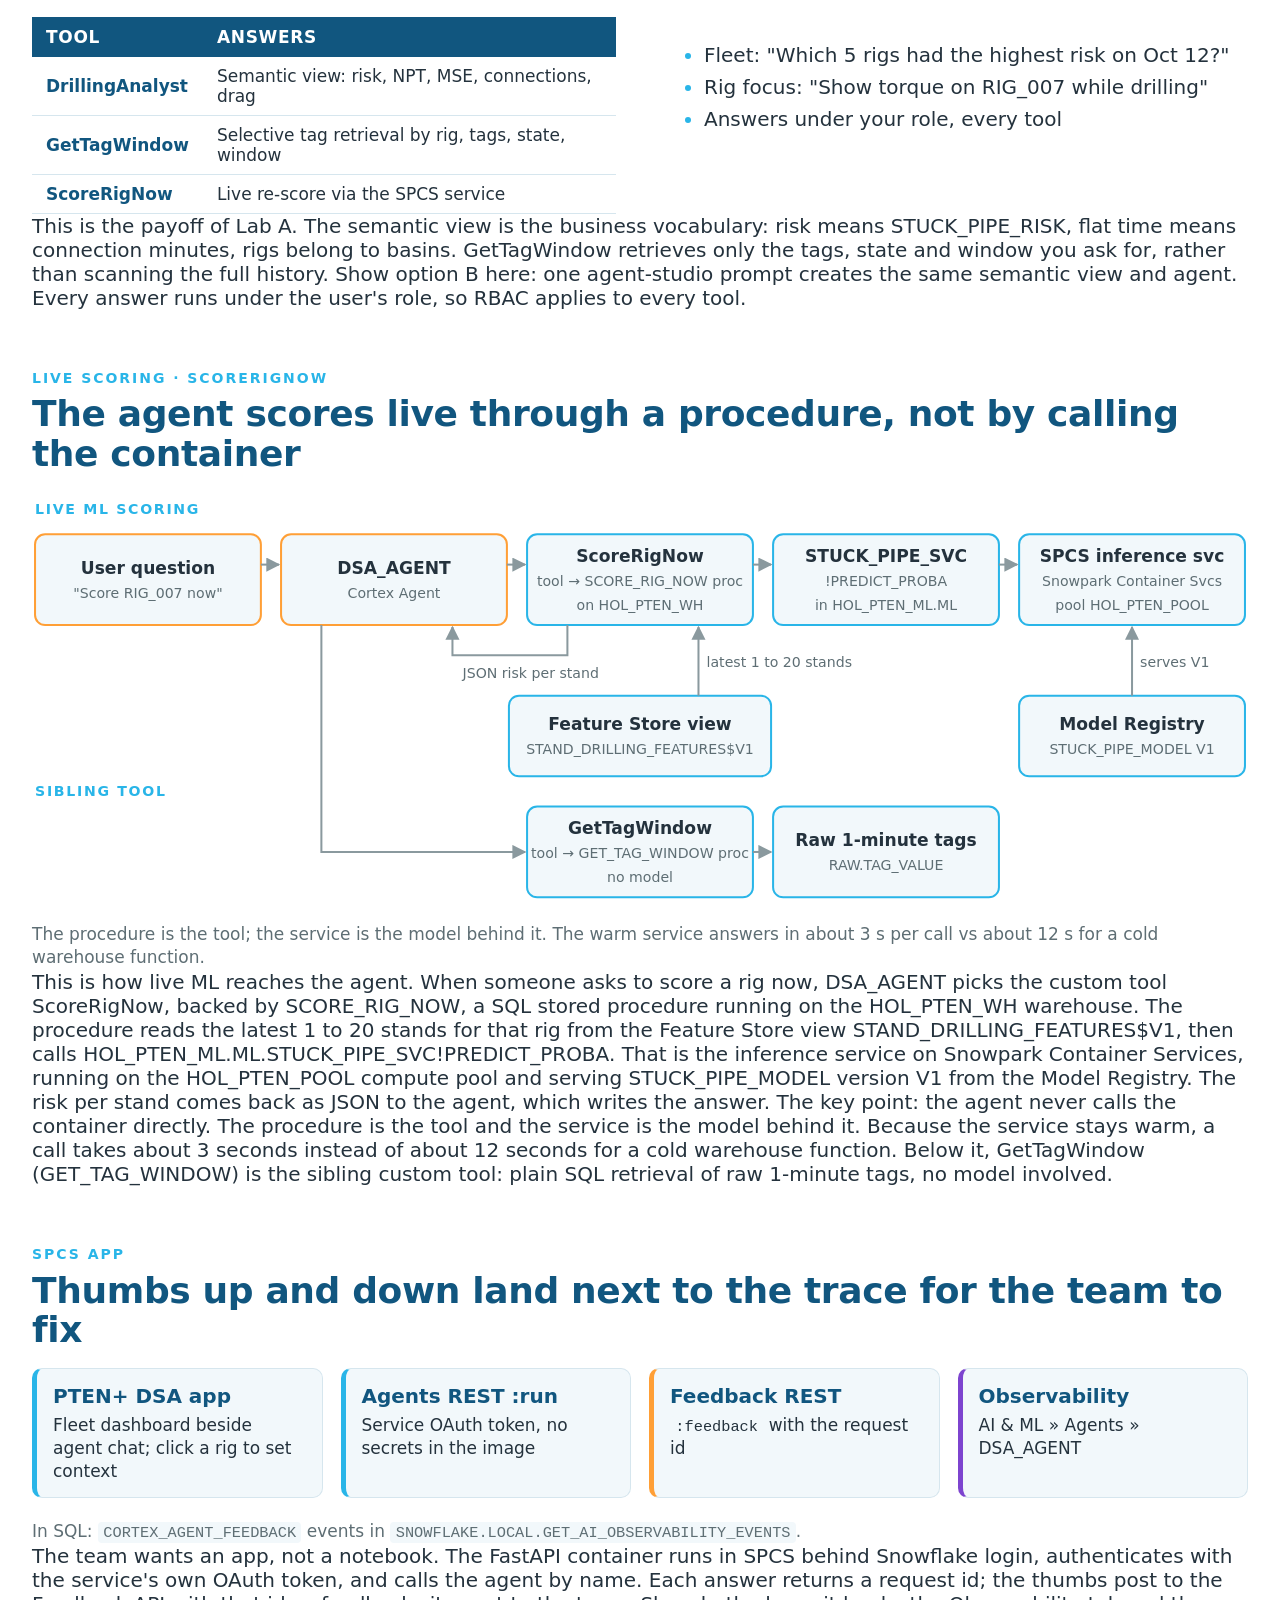
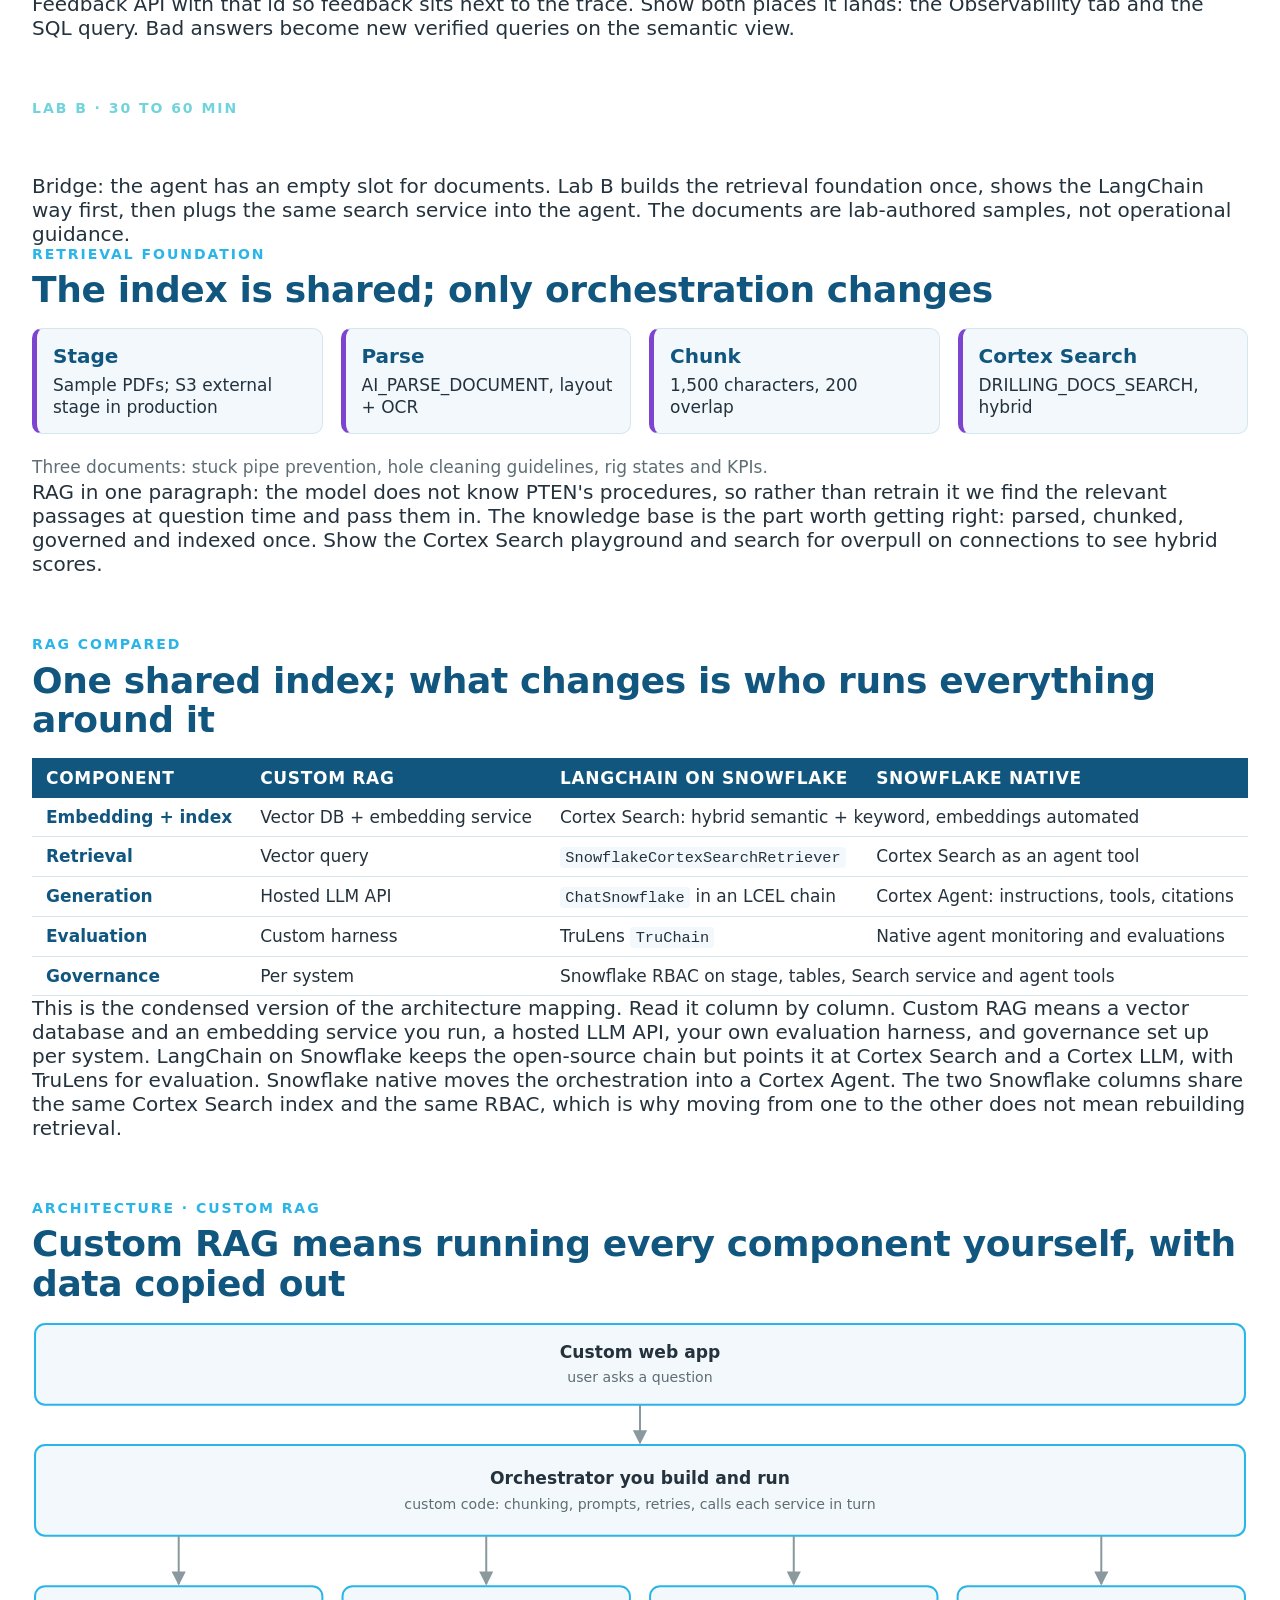
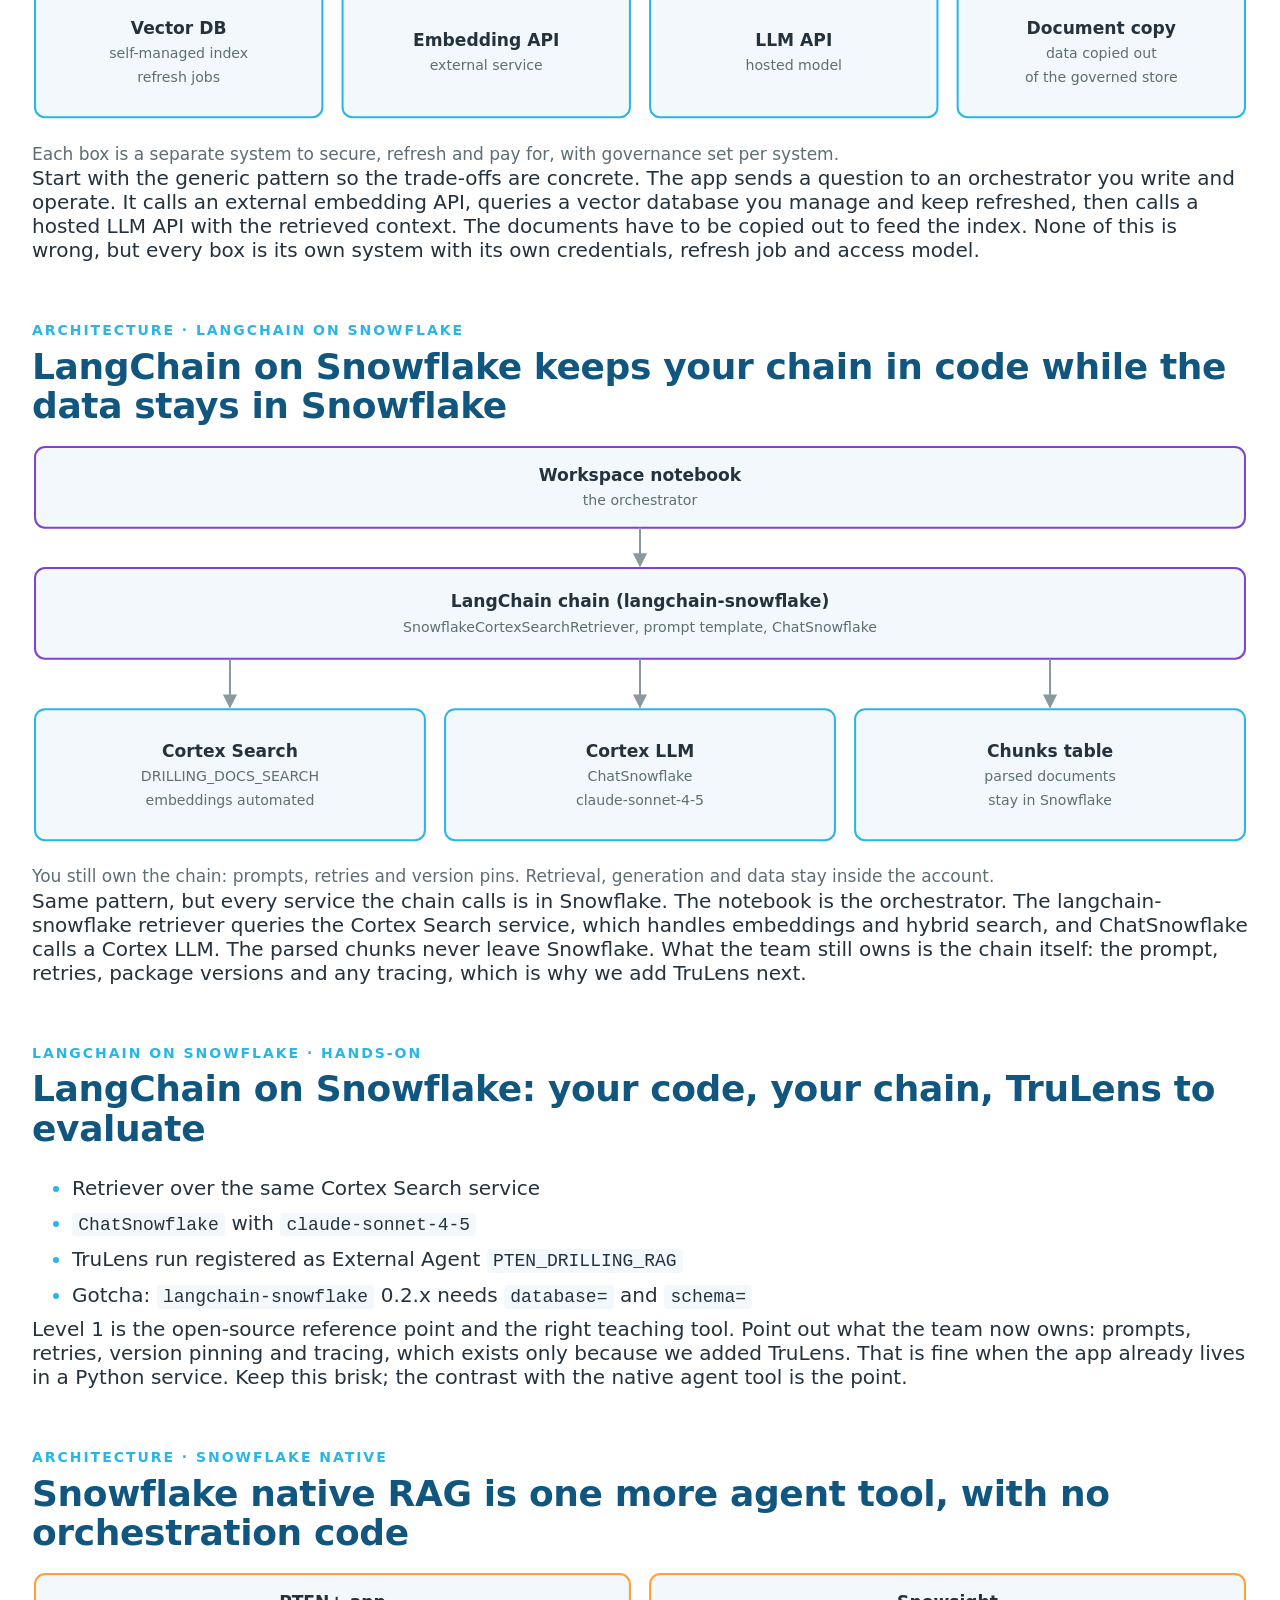
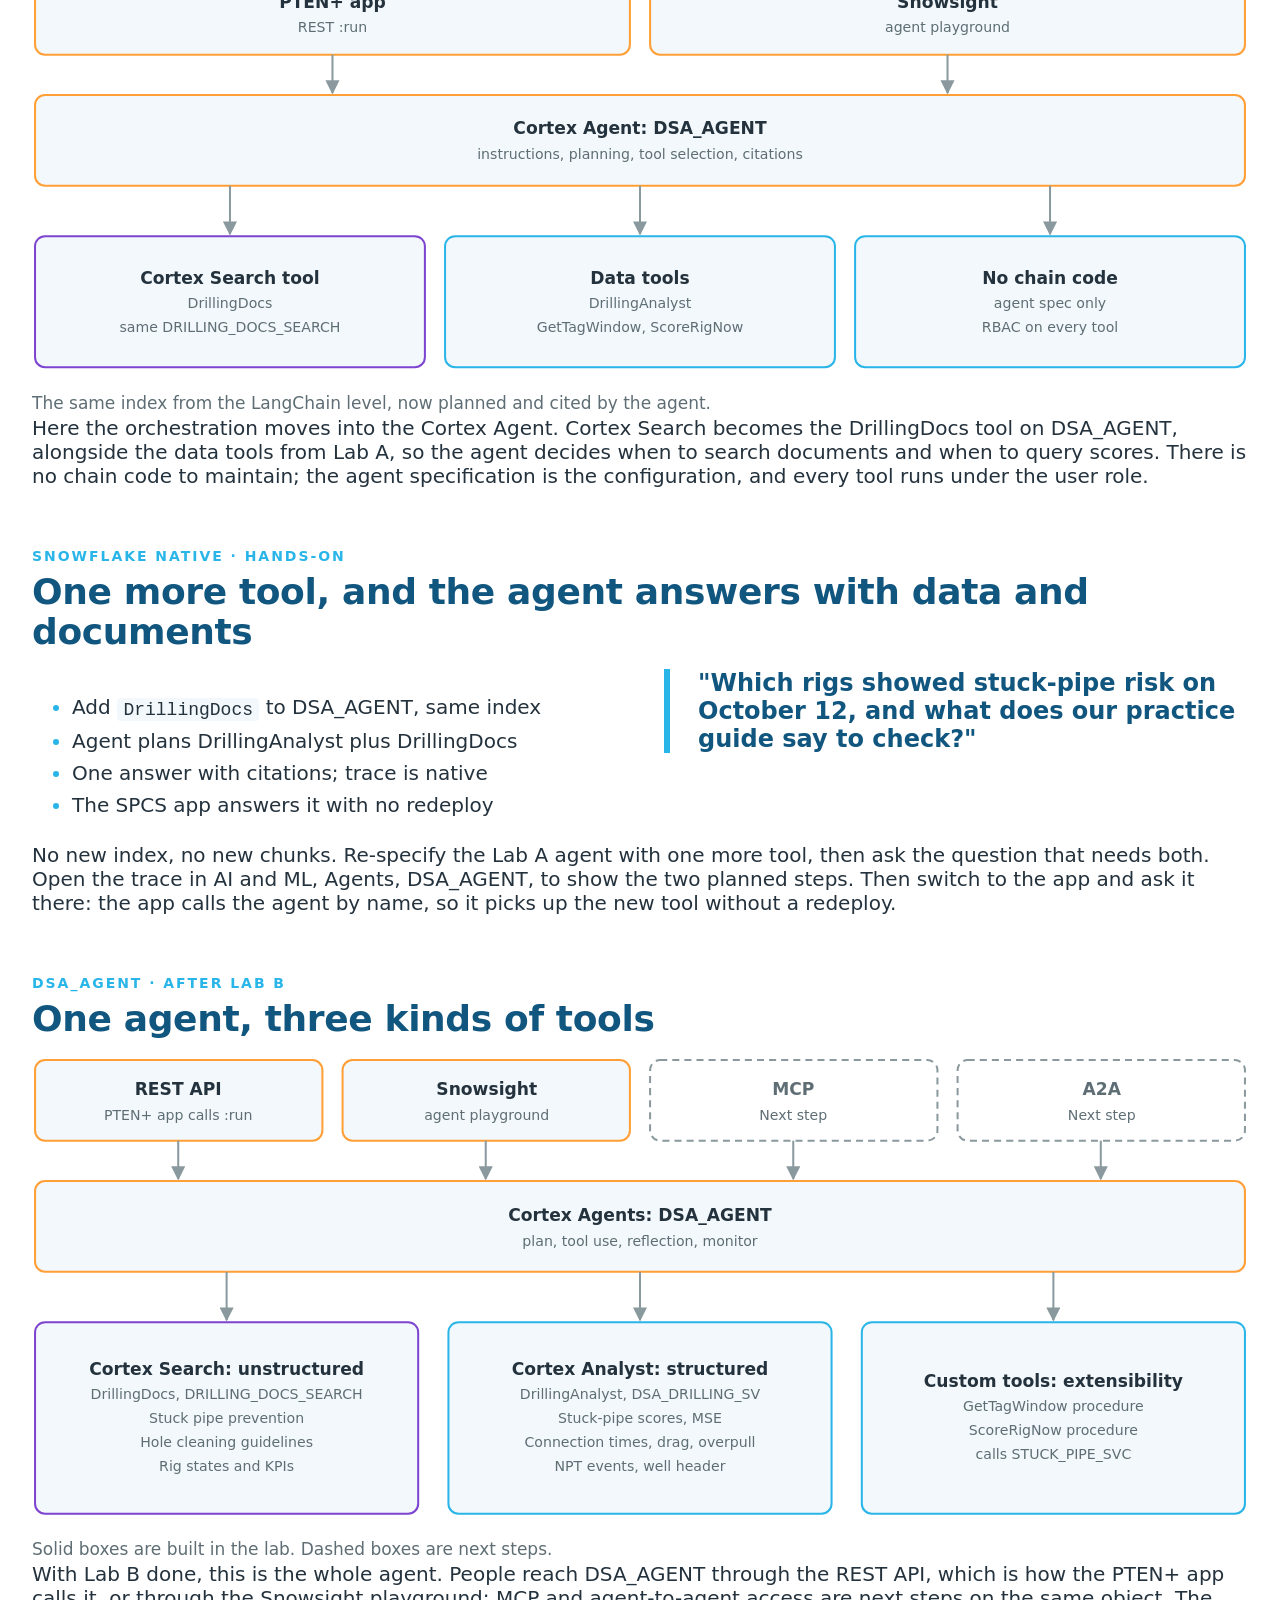
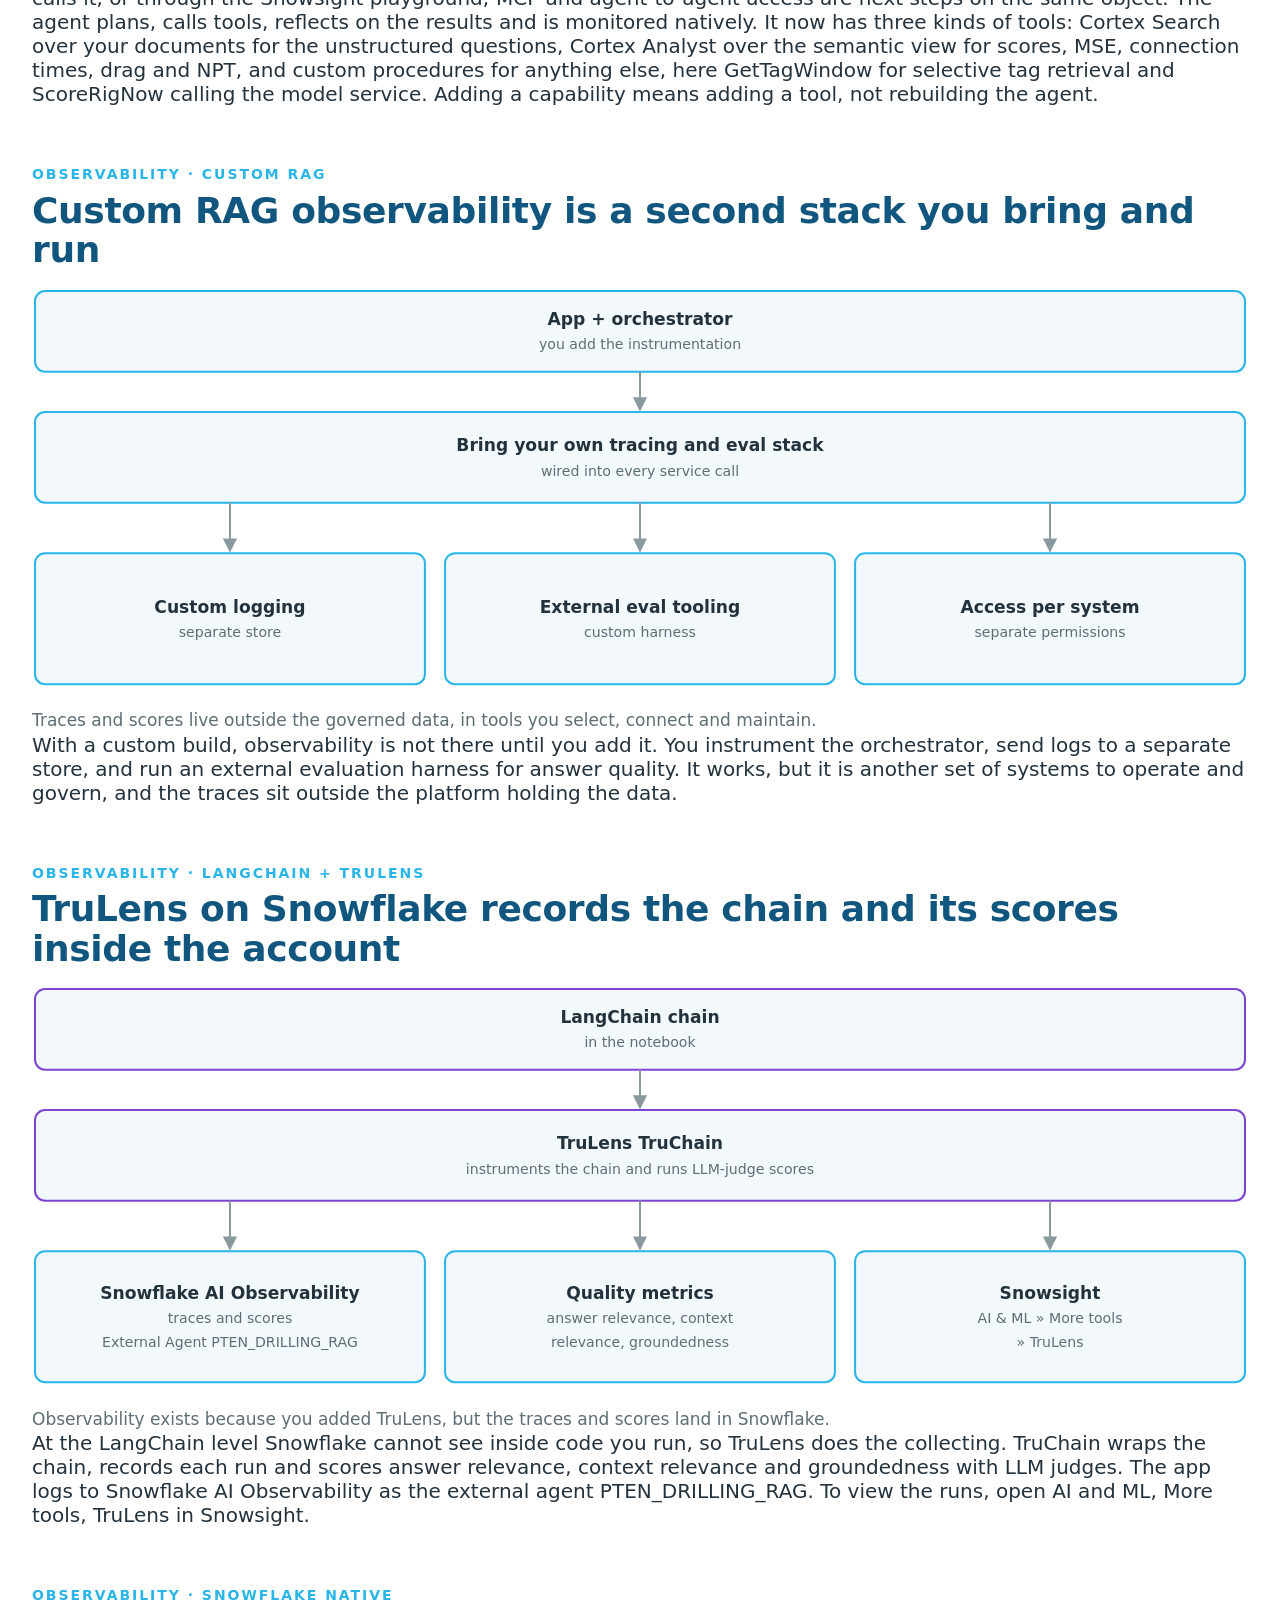
==== commit 03b003cd: "Deck: vertical-center title/break slides, concept agenda, ScoreRigNow architecture, RAG and observab" ====
--- a/deck/index.html
+++ b/deck/index.html
@@ -103,7 +103,7 @@
     },
     {
       "id": "s-a1",
-      "title": "A0/A1 data and features",
+      "title": "Data and features",
       "dataSources": [
         {
           "type": "file",
@@ -117,7 +117,7 @@
     },
     {
       "id": "s-a2",
-      "title": "A2 model and experiments",
+      "title": "Model and experiments",
       "dataSources": [
         {
           "type": "file",
@@ -127,7 +127,7 @@
     },
     {
       "id": "s-a3",
-      "title": "A3/A3b registry and insights",
+      "title": "Registry and insights",
       "dataSources": [
         {
           "type": "file",
@@ -165,7 +165,7 @@
     },
     {
       "id": "s-a4",
-      "title": "A4 DSA agent",
+      "title": "DSA agent",
       "dataSources": [
         {
           "type": "file",
@@ -175,7 +175,7 @@
     },
     {
       "id": "s-a5",
-      "title": "A5 app and feedback",
+      "title": "App and feedback",
       "dataSources": [
         {
           "type": "file",
@@ -189,7 +189,7 @@
     },
     {
       "id": "s-b1",
-      "title": "B1/B2 shared retrieval foundation",
+      "title": "Shared retrieval foundation",
       "dataSources": [
         {
           "type": "file",
@@ -199,7 +199,7 @@
     },
     {
       "id": "s-b3",
-      "title": "B3 Level 1 LangChain + TruLens",
+      "title": "LangChain + TruLens",
       "dataSources": [
         {
           "type": "file",
@@ -209,7 +209,7 @@
     },
     {
       "id": "s-b4",
-      "title": "B4 Level 2 Cortex Search as agent tool",
+      "title": "Cortex Search as agent tool",
       "dataSources": [
         {
           "type": "file",
@@ -359,33 +359,34 @@
 
       <section id="s-title" class="title" data-chapter="Intro" data-nav="Title" data-background-gradient="linear-gradient(135deg, #003545 0%, #11567F 60%, #29B5E8 140%)">
         <div class="eyebrow">Patterson-UTI hands-on lab &middot; Houston &middot; Oct 28, 2026</div>
-        <h1>From drilling data to a DSA agent, without moving the data</h1>
-        <p class="subtitle">Lab A: drilling ML to a Cortex Agent and an app. Lab B: RAG over drilling documents on the same agent.</p>
-        <aside class="notes">Welcome. Today is hands-on: two notebooks on synthetic data shaped like PTEN's tall, skinny 1-minute tag table. By the end you will have a stuck-pipe model, a DSA agent that answers drilling questions, and an app serving it. Everything stays in Snowflake. This deck is the map; the notebooks are the source of truth.</aside>
-      </section>
-
-      <section id="s-agenda" data-chapter="Intro" data-nav="Agenda and timing">
+        <h1>From drilling telemetry to ML pipelines to conversational analytics</h1>
+        <p class="subtitle">Hands-on with Snowflake ML, Cortex Agents and Cortex Search</p>
+        <aside class="notes">Welcome. Today is hands-on: two notebooks on synthetic data shaped like PTEN's tall, skinny 1-minute tag table. By the end you will have a stuck-pipe model, a DSA agent that answers drilling questions, and an app serving it. Everything stays in Snowflake. We go from the raw tags to a tracked, registered and served model, then to an agent the drilling team can talk to, and finally add document knowledge to that same agent. This deck is the map; the notebooks are the source of truth.</aside>
+      </section>
+
+      <section id="s-agenda" data-chapter="Intro" data-nav="Agenda">
         <div class="eyebrow">Agenda</div>
-        <h2>Two labs: 60 minutes of ML to agent, then RAG</h2>
-        <div class="cols">
-          <table>
-            <tr><th>Lab A block</th><th>Min</th></tr>
-            <tr><td>A0 Frame, first look at data</td><td>3</td></tr>
-            <tr><td>A1 Features &middot; A2 Train + track</td><td>22</td></tr>
-            <tr><td>A3 Registry &middot; A3b Insights + SPCS</td><td>13</td></tr>
-            <tr><td>A4 DSA agent</td><td>15</td></tr>
-            <tr><td>A5 App + feedback &middot; A6 Wrap</td><td>10</td></tr>
-          </table>
-          <table>
-            <tr><th>Lab B block</th><th>Min</th></tr>
-            <tr><td>B1 RAG in one paragraph</td><td>5 to 10</td></tr>
-            <tr><td>B2 Parse, chunk, Cortex Search</td><td>10</td></tr>
-            <tr><td>B3 Level 1: LangChain + TruLens</td><td>10 to 15</td></tr>
-            <tr><td>B4 Level 2: Search as agent tool</td><td>5 to 10</td></tr>
-            <tr><td>B5 Your own documents</td><td>0 to 15</td></tr>
-          </table>
-        </div>
-        <aside class="notes">Lab A is 60 minutes and the core of the day. Lab B flexes from 30 to 60 depending on how much time is left; B5 is the first thing to cut. Each block maps to a Snowsight surface, so point at the UI every time an object is created: Features, Experiments, Models, Agents, Services.</aside>
+        <h2>Two labs: build the ML pipeline and agent, then add document knowledge</h2>
+        <div class="cols" style="align-items:stretch">
+          <div class="card"><b class="fs-lead">Lab A &middot; 60 min</b>
+            <ul class="tight">
+              <li>Data in place and features</li>
+              <li>Training and experiment tracking</li>
+              <li>Model registry and serving</li>
+              <li>DSA Cortex Agent</li>
+              <li>App and feedback</li>
+            </ul>
+          </div>
+          <div class="card purple"><b class="fs-lead">Lab B &middot; 30 to 60 min</b>
+            <ul class="tight">
+              <li>RAG foundations</li>
+              <li>Document parsing and Cortex Search</li>
+              <li>LangChain plus TruLens on Snowflake</li>
+              <li>Cortex Search as an agent tool</li>
+            </ul>
+          </div>
+        </div>
+        <aside class="notes">Lab A is 60 minutes and the core of the day: data in place, features, training with experiment tracking, the registry and serving, the DSA agent, and an app with feedback. Lab B flexes from 30 to 60 minutes depending on how much time is left; bringing your own documents is the first thing to cut. Each step maps to a Snowsight surface, so point at the UI every time an object is created: Features, Experiments, Models, Agents, Services.</aside>
       </section>
 
       <section id="s-why" data-chapter="Intro" data-nav="Why this lab">
@@ -428,8 +429,21 @@
       <section id="s-env" data-chapter="Intro" data-nav="How the lab runs">
         <div class="eyebrow">How the lab runs</div>
         <h2>Two notebooks do the work; setup is one statement and one workspace</h2>
-        <div class="arch"><svg viewBox="-3 -3 1206 216" role="img" aria-label="Lab flow: Git integration, Git workspace, Lab A run all, optional app image, Lab B run all, teardown"><defs><marker id="arw-env" viewBox="0 0 10 10" refX="9" refY="5" markerWidth="7" markerHeight="7" orient="auto"><path d="M0,0 L10,5 L0,10 z" fill="#8A999E"/></marker></defs><text class="z" x="0" y="20" text-anchor="start">IN SNOWSIGHT</text><text class="z" x="408" y="20" text-anchor="start">NOTEBOOKS DRIVE EVERYTHING</text><text class="z" x="1020" y="20" text-anchor="start">AT THE END</text><rect class="box" x="0" y="36" width="180" height="170" rx="10"/><text class="t" x="90" y="106" text-anchor="middle">1. Git integration</text><text class="s" x="90" y="130" text-anchor="middle">HOL_PTEN_GIT</text><text class="s" x="90" y="150" text-anchor="middle">one SQL statement</text><path class="ln" marker-end="url(#arw-env)" d="M180,121 H202"/><rect class="box" x="204" y="36" width="180" height="170" rx="10"/><text class="t" x="294" y="106" text-anchor="middle">2. Git workspace</text><text class="s" x="294" y="130" text-anchor="middle">from the public repo</text><text class="s" x="294" y="150" text-anchor="middle">Public repository auth</text><path class="ln" marker-end="url(#arw-env)" d="M384,121 H406"/><rect class="box" x="408" y="36" width="180" height="170" rx="10"/><text class="t" x="498" y="96" text-anchor="middle">3. Lab A: Run all</text><text class="s" x="498" y="120" text-anchor="middle">first cells run</text><text class="s" x="498" y="140" text-anchor="middle">00_setup, 01_generate</text><text class="s" x="498" y="160" text-anchor="middle">then the lab</text><path class="ln" marker-end="url(#arw-env)" d="M588,121 H610"/><rect class="box o" x="612" y="36" width="180" height="170" rx="10"/><text class="t" x="702" y="96" text-anchor="middle">4. A5 app image</text><text class="s" x="702" y="120" text-anchor="middle">Docker or Podman</text><text class="s" x="702" y="140" text-anchor="middle">on your laptop, or</text><text class="s" x="702" y="160" text-anchor="middle">watch the presenter</text><path class="ln" marker-end="url(#arw-env)" d="M792,121 H814"/><rect class="box p" x="816" y="36" width="180" height="170" rx="10"/><text class="t" x="906" y="96" text-anchor="middle">5. Lab B: Run all</text><text class="s" x="906" y="120" text-anchor="middle">turn on</text><text class="s" x="906" y="140" text-anchor="middle">HOL_PTEN_PYPI_EAI</text><text class="s" x="906" y="160" text-anchor="middle">in notebook settings</text><path class="ln" marker-end="url(#arw-env)" d="M996,121 H1018"/><rect class="box" x="1020" y="36" width="180" height="170" rx="10"/><text class="t" x="1110" y="96" text-anchor="middle">6. Teardown</text><text class="s" x="1110" y="120" text-anchor="middle">99_teardown.sql</text><text class="s" x="1110" y="140" text-anchor="middle">only script outside</text><text class="s" x="1110" y="160" text-anchor="middle">the notebooks</text></svg></div><p class="strip">Repository: <code>https://github.com/sfc-gh-srahman/pten-hol</code>. Step 4 is optional: nothing later depends on it.</p>
-        <aside class="notes">The notebooks drive everything. Step one is a single CREATE API INTEGRATION so Snowflake can read the public repository, and step two creates a Git workspace from it with Public repository authentication, so no credentials are needed. In Lab A, Run all is the easiest start: the first cells run setup/00_setup.sql and setup/01_generate_synthetic.sql, which create the role, the HOL_PTEN_WH adaptive warehouse, the compute pool and the synthetic data, then the lab continues into features, model and agent. A5 builds the app image, which needs Docker or Podman on your laptop. If you don't have either, follow along on the presenter's screen; nothing after it depends on it. For Lab B, turn on the HOL_PTEN_PYPI_EAI integration in the notebook settings so it can pip install LangChain and TruLens, then Run all. When you are done, setup/99_teardown.sql removes everything.</aside>
+        <div class="arch"><svg viewBox="-3 -3 1206 216" role="img" aria-label="Lab flow: Git integration, Git workspace, Lab A run all, optional app image, Lab B run all, teardown"><defs><marker id="arw-env" viewBox="0 0 10 10" refX="9" refY="5" markerWidth="7" markerHeight="7" orient="auto"><path d="M0,0 L10,5 L0,10 z" fill="#8A999E"/></marker></defs><text class="z" x="0" y="20" text-anchor="start">IN SNOWSIGHT</text><text class="z" x="408" y="20" text-anchor="start">NOTEBOOKS DRIVE EVERYTHING</text><text class="z" x="1020" y="20" text-anchor="start">AT THE END</text><rect class="box" x="0" y="36" width="180" height="170" rx="10"/><text class="t" x="90" y="106" text-anchor="middle">1. Git integration</text><text class="s" x="90" y="130" text-anchor="middle">HOL_PTEN_GIT</text><text class="s" x="90" y="150" text-anchor="middle">one SQL statement</text><path class="ln" marker-end="url(#arw-env)" d="M180,121 H202"/><rect class="box" x="204" y="36" width="180" height="170" rx="10"/><text class="t" x="294" y="106" text-anchor="middle">2. Git workspace</text><text class="s" x="294" y="130" text-anchor="middle">from the public repo</text><text class="s" x="294" y="150" text-anchor="middle">Public repository auth</text><path class="ln" marker-end="url(#arw-env)" d="M384,121 H406"/><rect class="box" x="408" y="36" width="180" height="170" rx="10"/><text class="t" x="498" y="96" text-anchor="middle">3. Lab A: Run all</text><text class="s" x="498" y="120" text-anchor="middle">first cells run</text><text class="s" x="498" y="140" text-anchor="middle">00_setup, 01_generate</text><text class="s" x="498" y="160" text-anchor="middle">then the lab</text><path class="ln" marker-end="url(#arw-env)" d="M588,121 H610"/><rect class="box o" x="612" y="36" width="180" height="170" rx="10"/><text class="t" x="702" y="96" text-anchor="middle">4. App image</text><text class="s" x="702" y="120" text-anchor="middle">Docker or Podman</text><text class="s" x="702" y="140" text-anchor="middle">on your laptop, or</text><text class="s" x="702" y="160" text-anchor="middle">watch the presenter</text><path class="ln" marker-end="url(#arw-env)" d="M792,121 H814"/><rect class="box p" x="816" y="36" width="180" height="170" rx="10"/><text class="t" x="906" y="96" text-anchor="middle">5. Lab B: Run all</text><text class="s" x="906" y="120" text-anchor="middle">turn on</text><text class="s" x="906" y="140" text-anchor="middle">HOL_PTEN_PYPI_EAI</text><text class="s" x="906" y="160" text-anchor="middle">in notebook settings</text><path class="ln" marker-end="url(#arw-env)" d="M996,121 H1018"/><rect class="box" x="1020" y="36" width="180" height="170" rx="10"/><text class="t" x="1110" y="96" text-anchor="middle">6. Teardown</text><text class="s" x="1110" y="120" text-anchor="middle">99_teardown.sql</text><text class="s" x="1110" y="140" text-anchor="middle">only script outside</text><text class="s" x="1110" y="160" text-anchor="middle">the notebooks</text></svg></div><p class="strip">Repository: <code>https://github.com/sfc-gh-srahman/pten-hol</code>. Step 4 is optional: nothing later depends on it.</p>
+        <aside class="notes">The notebooks drive everything. Step one is a single CREATE API INTEGRATION so Snowflake can read the public repository, and step two creates a Git workspace from it with Public repository authentication, so no credentials are needed. In Lab A, Run all is the easiest start: the first cells run setup/00_setup.sql and setup/01_generate_synthetic.sql, which create the role, the HOL_PTEN_WH adaptive warehouse, the compute pool and the synthetic data, then the lab continues into features, model and agent. The app step builds the app image, which needs Docker or Podman on your laptop. If you don't have either, follow along on the presenter's screen; nothing after it depends on it. For Lab B, turn on the HOL_PTEN_PYPI_EAI integration in the notebook settings so it can pip install LangChain and TruLens, then Run all. When you are done, setup/99_teardown.sql removes everything.</aside>
+      </section>
+
+      <section id="s-twoways" data-chapter="Intro" data-nav="Run it two ways">
+        <div class="eyebrow">Your choice</div>
+        <h2>Run each step as notebook cells, or as one Cortex Code prompt</h2>
+        <div class="cols">
+          <div>
+            <div class="card"><b>Programmatic: Python and SQL</b><p>Run the cells. Teaches the APIs.</p></div>
+            <div class="card purple" style="margin-top:18px"><b>Cortex Code: prompts and skills</b><p>machine-learning, sql-author, agent-studio, snowflake-apps, search-optimization. Same object names.</p></div>
+          </div>
+          <div class="prompt"><b>Agent step sample prompt (agent-studio)</b><br>Create semantic view HOL_PTEN_ML.AGENT.DSA_DRILLING_SV over the well header, scores, NPT, MSE, connection and drag tables joined on RIG_ID, then create Cortex Agent DSA_AGENT with it as DrillingAnalyst plus GetTagWindow and ScoreRigNow.</div>
+        </div>
+        <aside class="notes">The programmatic path is the cells as written: plain Python and SQL that teach the APIs. The Cortex Code path is one prompt per step using the matching skill, and on the agent step the same semantic view and agent appear from one sentence. The full prompts are in each notebook section and produce the same object names, so the downstream cells still work.</aside>
       </section>
 
       <section id="s-laba" class="section-break" data-chapter="Lab A" data-nav="Lab A" data-background-color="#11567F">
@@ -452,8 +466,8 @@
         <aside class="notes">Here is the same story as a path you will walk in the next forty minutes. Raw tag values become stand-level features in the Feature Store. Training logs to STUCK_PIPE_EXPERIMENT and the winning model is registered as STUCK_PIPE_MODEL version V1. From the registry it goes two ways: batch scoring in SQL writes every stand into PREDICTIONS.STUCK_PIPE_SCORES, which the semantic view exposes to the agent, and the same model is deployed as STUCK_PIPE_SVC for interactive scoring through the ScoreRigNow tool. The app calls the agent, and every thumbs up or down lands next to the trace. Every arrow stays inside one account and one role, which is why there is no copy step to govern.</aside>
       </section>
 
-      <section id="s-a1" data-chapter="Lab A" data-nav="A0/A1 Data and features">
-        <div class="eyebrow">A0 &middot; A1</div>
+      <section id="s-a1" data-chapter="Lab A" data-nav="Data and features">
+        <div class="eyebrow">Data and features</div>
         <h2>The tall, skinny tag table works in place, no reshaping job</h2>
         <div class="statrow">
           <div><div class="stat">16.3M</div><div class="stat-label">tag rows (16,255,676)</div></div>
@@ -465,11 +479,11 @@
           <li>Before stuck pipe: torque and hookload drift up while ROP drops</li>
           <li>Features per stand go into the Feature Store, see AI &amp; ML &raquo; Features</li>
         </ul>
-        <aside class="notes">Run A0 and show the plot: in the last two hours before the event, torque and hookload drift up while ROP drops. That is the pack-off signature the field already knows; the model's job is to spot it consistently across the fleet, not just on the rig a driller is watching. In A1, engineers think in stands, so features are built per stand and registered as feature views backed by dynamic tables. Versus point: Feast or pandas windows in each notebook drift; the Feature Store gives point-in-time correct training sets and lineage.</aside>
-      </section>
-
-      <section id="s-a2" data-chapter="Lab A" data-nav="A2 Model and experiments">
-        <div class="eyebrow">A2</div>
+        <aside class="notes">Run the first-look cells and show the plot: in the last two hours before the event, torque and hookload drift up while ROP drops. That is the pack-off signature the field already knows; the model's job is to spot it consistently across the fleet, not just on the rig a driller is watching. For features, engineers think in stands, so features are built per stand and registered as feature views backed by dynamic tables. Versus point: Feast or pandas windows in each notebook drift; the Feature Store gives point-in-time correct training sets and lineage.</aside>
+      </section>
+
+      <section id="s-a2" data-chapter="Lab A" data-nav="Model and experiments">
+        <div class="eyebrow">Training and experiments</div>
         <h2>An XGBoost stuck-pipe model finds the signal: ROC-AUC 0.87</h2>
         <div class="cols">
           <div class="cols" style="gap:24px">
@@ -486,9 +500,9 @@
         <aside class="notes">Stress the time-based split: a random split leaks future stands into training and inflates the score. PR-AUC matters more than ROC-AUC here because stuck pipe is rare. Open AI and ML, Experiments, to show the run. If the team is standardized on MLflow, keep it; the registry imports MLflow models. If not, native tracking removes a server nobody wants to own.</aside>
       </section>
 
-      <section id="s-a3" data-chapter="Lab A" data-nav="A3/A3b Registry and insights">
-        <div class="eyebrow">A3 &middot; A3b</div>
-        <h2>The same pipeline answers four more drilling questions</h2>
+      <section id="s-a3" data-chapter="Lab A" data-nav="Registry and insights">
+        <div class="eyebrow">Model Registry &middot; more insights</div>
+        <h2>A versioned registry, and four more drilling answers from the same pipeline</h2>
         <table>
           <tr><th>Pillar</th><th>Insight</th><th>Measured</th></tr>
           <tr><td>Drilling optimization</td><td>MSE per stand vs ROP (Teale)</td><td>SQL in <code>02_insights.sql</code></td></tr>
@@ -497,11 +511,12 @@
           <tr><td>Rig state</td><td>Per-minute state classifier</td><td>93.6% on a held-out day</td></tr>
         </table>
         <p class="strip">Every stand is batch scored from the Model Registry in SQL. Three slow rigs sit about 25 h each above the fleet median.</p>
-        <aside class="notes">A3 registers the model and batch scores every stand as a SQL call next to the data. A3b is where the DSA team stops being a one-model shop: same data, same governance, four more answers for the agent, no new pipeline. The rig-state model is the quiet foundation; in production state labels drive every per-state feature, so you want a model, not a rule.</aside>
-      </section>
-
-      <section id="s-a3b" data-chapter="Lab A" data-nav="A3b SPCS model service">
-        <div class="eyebrow">A3b &middot; Model serving</div>
+        <p class="strip" style="margin-top:8px">The registry keeps version history (V1, V2 and on) with metrics per version; the lab registers V1. Feature attribution via <code>enable_explainability</code> and <code>explain</code> is an optional notebook exercise.</p>
+        <aside class="notes">The registry step registers the model and batch scores every stand as a SQL call next to the data. The insights step is where the DSA team stops being a one-model shop: same data, same governance, four more answers for the agent, no new pipeline. The rig-state model is the quiet foundation; in production state labels drive every per-state feature, so you want a model, not a rule. On the registry itself: every log_model call adds a version with its own metrics, so V2 sits next to V1 and you can compare and promote. Logging with enable_explainability turns on the explain function for per-feature attribution; the lab registers V1 only, and attribution is an optional exercise in the notebook, not something we demo live.</aside>
+      </section>
+
+      <section id="s-a3b" data-chapter="Lab A" data-nav="SPCS model service">
+        <div class="eyebrow">Model serving</div>
         <h2>Serving the model on SPCS cuts live scoring from ~12 s to ~3 s</h2>
         <div class="cols">
           <div class="cols" style="gap:24px">
@@ -520,13 +535,13 @@
 
       <section id="s-cortex-arch" data-chapter="Lab A" data-nav="Cortex AI architecture">
         <div class="eyebrow">Cortex AI &middot; DSA team</div>
-        <h2>Cortex AI architecture for the DSA team</h2>
+        <h2>Governance wraps every layer the DSA agent touches</h2>
         <div class="arch"><svg viewBox="-3 -3 1206 476" role="img" aria-label="Cortex AI layers: governance frame, apps, APIs, context"><defs><marker id="arw-cax" viewBox="0 0 10 10" refX="9" refY="5" markerWidth="7" markerHeight="7" orient="auto"><path d="M0,0 L10,5 L0,10 z" fill="#8A999E"/></marker></defs><rect class="frame" x="0" y="0" width="1200" height="470" rx="14"/><text class="z" x="20" y="28" text-anchor="start">GOVERNANCE  |  POLICY CONTROL  |  AUDIT &amp; LINEAGE</text><text class="s" x="20" y="52">HOL_PTEN_ROLE RBAC applies to every tool call; every agent turn is traced</text><text class="z" x="20" y="118" text-anchor="start">APPS</text><text class="z" x="20" y="243" text-anchor="start">APIS</text><text class="z" x="20" y="373" text-anchor="start">CONTEXT</text><rect class="box o" x="190" y="75" width="310" height="85" rx="10"/><text class="t" x="345" y="112" text-anchor="middle">PTEN+ DSA app</text><text class="s" x="345" y="136" text-anchor="middle">on SPCS, calls DSA_AGENT</text><rect class="box o" x="520" y="75" width="310" height="85" rx="10"/><text class="t" x="675" y="112" text-anchor="middle">Snowflake CoCo</text><text class="s" x="675" y="136" text-anchor="middle">Cortex Code skills</text><rect class="box n" x="850" y="75" width="310" height="85" rx="10"/><text class="t n" x="1005" y="112" text-anchor="middle">Snowflake CoWork</text><text class="s" x="1005" y="136" text-anchor="middle">Next step</text><rect class="box" x="190" y="195" width="310" height="95" rx="10"/><text class="t" x="345" y="238" text-anchor="middle">Cortex Agents</text><text class="s" x="345" y="262" text-anchor="middle">DSA_AGENT</text><rect class="box" x="520" y="195" width="310" height="95" rx="10"/><text class="t" x="675" y="228" text-anchor="middle">Cortex AI Functions</text><text class="s" x="675" y="252" text-anchor="middle">AI_PARSE_DOCUMENT,</text><text class="s" x="675" y="272" text-anchor="middle">SPLIT_TEXT_RECURSIVE_CHARACTER</text><rect class="box" x="850" y="195" width="310" height="95" rx="10"/><text class="t" x="1005" y="238" text-anchor="middle">Agentic ML</text><text class="s" x="1005" y="262" text-anchor="middle">CoCo machine-learning skill</text><rect class="box" x="190" y="325" width="232" height="95" rx="10"/><text class="t" x="306" y="368" text-anchor="middle">Semantic view</text><text class="s" x="306" y="392" text-anchor="middle">DSA_DRILLING_SV</text><rect class="box" x="438" y="325" width="232" height="95" rx="10"/><text class="t" x="554" y="358" text-anchor="middle">Custom tools</text><text class="s" x="554" y="382" text-anchor="middle">GetTagWindow,</text><text class="s" x="554" y="402" text-anchor="middle">ScoreRigNow</text><rect class="box p" x="686" y="325" width="232" height="95" rx="10"/><text class="t" x="802" y="368" text-anchor="middle">Cortex Search</text><text class="s" x="802" y="392" text-anchor="middle">DRILLING_DOCS_SEARCH</text><rect class="box" x="934" y="325" width="232" height="95" rx="10"/><text class="t" x="1050" y="368" text-anchor="middle">Business logic</text><text class="s" x="1050" y="392" text-anchor="middle">flat time, MSE, drag</text><text class="s" x="190" y="450">Cortex LLMs run inside the Snowflake boundary</text></svg></div><p class="strip">Solid boxes are built in the lab. Dashed boxes are next steps.</p>
         <aside class="notes">Before we build the agent, here is where it sits. The outer frame is governance: every tool the agent calls runs under HOL_PTEN_ROLE, so the same grants that protect the tables protect the answers, and every turn is traced for audit. The apps on top are the PTEN+ DSA app running on Snowpark Container Services and Snowflake CoCo, the Cortex Code assistant; Snowflake CoWork is a next step for business users. The APIs layer is Cortex Agents, where DSA_AGENT lives, Cortex AI Functions such as AI_PARSE_DOCUMENT and SPLIT_TEXT_RECURSIVE_CHARACTER that Lab B uses to prepare documents, and agentic ML through the CoCo machine-learning skill. The context layer is what makes the answers drilling-specific: the DSA_DRILLING_SV semantic view, the GetTagWindow and ScoreRigNow tools, the DRILLING_DOCS_SEARCH service, and the definitions of flat time, MSE and drag encoded once.</aside>
       </section>
 
-      <section id="s-a4" data-chapter="Lab A" data-nav="A4 DSA agent">
-        <div class="eyebrow">A4 &middot; Cortex Agent</div>
+      <section id="s-a4" data-chapter="Lab A" data-nav="DSA agent">
+        <div class="eyebrow">Cortex Agent</div>
         <h2>One agent combines semantic SQL, tag retrieval and live scoring</h2>
         <div class="cols">
           <table>
@@ -544,8 +559,16 @@
         <aside class="notes">This is the payoff of Lab A. The semantic view is the business vocabulary: risk means STUCK_PIPE_RISK, flat time means connection minutes, rigs belong to basins. GetTagWindow retrieves only the tags, state and window you ask for, rather than scanning the full history. Show option B here: one agent-studio prompt creates the same semantic view and agent. Every answer runs under the user's role, so RBAC applies to every tool.</aside>
       </section>
 
-      <section id="s-a5" data-chapter="Lab A" data-nav="A5 App and feedback">
-        <div class="eyebrow">A5 &middot; SPCS app</div>
+      <section id="s-score-rig-now" data-chapter="Lab A" data-nav="SCORE_RIG_NOW live scoring">
+        <div class="eyebrow">Live scoring &middot; ScoreRigNow</div>
+        <h2>The agent scores live through a procedure, not by calling the container</h2>
+        <div class="arch"><svg viewBox="-3 -3 1206 406" role="img" aria-label="Live scoring path: user question, DSA_AGENT, SCORE_RIG_NOW procedure, Feature Store view, PREDICT_PROBA on STUCK_PIPE_SVC, SPCS service serving STUCK_PIPE_MODEL V1; sibling tool GET_TAG_WINDOW reads raw tags"><defs><marker id="arw-srn" viewBox="0 0 10 10" refX="9" refY="5" markerWidth="7" markerHeight="7" orient="auto"><path d="M0,0 L10,5 L0,10 z" fill="#8A999E"/></marker></defs><rect class="box o" x="0" y="40" width="224" height="90" rx="10"/><text class="t" x="112" y="79" text-anchor="middle">User question</text><text class="s" x="112" y="103" text-anchor="middle">"Score RIG_007 now"</text><rect class="box o" x="244" y="40" width="224" height="90" rx="10"/><text class="t" x="356" y="79" text-anchor="middle">DSA_AGENT</text><text class="s" x="356" y="103" text-anchor="middle">Cortex Agent</text><rect class="box" x="488" y="40" width="224" height="90" rx="10"/><text class="t" x="600" y="67" text-anchor="middle">ScoreRigNow</text><text class="s" x="600" y="91" text-anchor="middle">tool &rarr; SCORE_RIG_NOW proc</text><text class="s" x="600" y="115" text-anchor="middle">on HOL_PTEN_WH</text><rect class="box" x="732" y="40" width="224" height="90" rx="10"/><text class="t" x="844" y="67" text-anchor="middle">STUCK_PIPE_SVC</text><text class="s" x="844" y="91" text-anchor="middle">!PREDICT_PROBA</text><text class="s" x="844" y="115" text-anchor="middle">in HOL_PTEN_ML.ML</text><rect class="box" x="976" y="40" width="224" height="90" rx="10"/><text class="t" x="1088" y="67" text-anchor="middle">SPCS inference svc</text><text class="s" x="1088" y="91" text-anchor="middle">Snowpark Container Svcs</text><text class="s" x="1088" y="115" text-anchor="middle">pool HOL_PTEN_POOL</text><rect class="box" x="470" y="200" width="260" height="80" rx="10"/><text class="t" x="600" y="234" text-anchor="middle">Feature Store view</text><text class="s" x="600" y="258" text-anchor="middle">STAND_DRILLING_FEATURES$V1</text><rect class="box" x="976" y="200" width="224" height="80" rx="10"/><text class="t" x="1088" y="234" text-anchor="middle">Model Registry</text><text class="s" x="1088" y="258" text-anchor="middle">STUCK_PIPE_MODEL V1</text><rect class="box" x="488" y="310" width="224" height="90" rx="10"/><text class="t" x="600" y="337" text-anchor="middle">GetTagWindow</text><text class="s" x="600" y="361" text-anchor="middle">tool &rarr; GET_TAG_WINDOW proc</text><text class="s" x="600" y="385" text-anchor="middle">no model</text><rect class="box" x="732" y="310" width="224" height="90" rx="10"/><text class="t" x="844" y="349" text-anchor="middle">Raw 1-minute tags</text><text class="s" x="844" y="373" text-anchor="middle">RAW.TAG_VALUE</text><path class="ln" marker-end="url(#arw-srn)" d="M224,70 H242"/><path class="ln" marker-end="url(#arw-srn)" d="M468,70 H486"/><path class="ln" marker-end="url(#arw-srn)" d="M712,70 H730"/><path class="ln" marker-end="url(#arw-srn)" d="M956,70 H974"/><path class="ln" marker-end="url(#arw-srn)" d="M658,200 V132"/><text class="s" x="666" y="172">latest 1 to 20 stands</text><path class="ln" marker-end="url(#arw-srn)" d="M1088,200 V132"/><text class="s" x="1096" y="172">serves V1</text><path class="ln" marker-end="url(#arw-srn)" d="M528,130 V160 H414 V132"/><text class="s" x="424" y="182">JSON risk per stand</text><path class="ln" marker-end="url(#arw-srn)" d="M284,130 V355 H486"/><path class="ln" marker-end="url(#arw-srn)" d="M712,355 H730"/><text class="z" x="0" y="20">LIVE ML SCORING</text><text class="z" x="0" y="300">SIBLING TOOL</text></svg></div>
+        <p class="strip">The procedure is the tool; the service is the model behind it. The warm service answers in about 3 s per call vs about 12 s for a cold warehouse function.</p>
+        <aside class="notes">This is how live ML reaches the agent. When someone asks to score a rig now, DSA_AGENT picks the custom tool ScoreRigNow, backed by SCORE_RIG_NOW, a SQL stored procedure running on the HOL_PTEN_WH warehouse. The procedure reads the latest 1 to 20 stands for that rig from the Feature Store view STAND_DRILLING_FEATURES$V1, then calls HOL_PTEN_ML.ML.STUCK_PIPE_SVC!PREDICT_PROBA. That is the inference service on Snowpark Container Services, running on the HOL_PTEN_POOL compute pool and serving STUCK_PIPE_MODEL version V1 from the Model Registry. The risk per stand comes back as JSON to the agent, which writes the answer. The key point: the agent never calls the container directly. The procedure is the tool and the service is the model behind it. Because the service stays warm, a call takes about 3 seconds instead of about 12 seconds for a cold warehouse function. Below it, GetTagWindow (GET_TAG_WINDOW) is the sibling custom tool: plain SQL retrieval of raw 1-minute tags, no model involved.</aside>
+      </section>
+
+      <section id="s-a5" data-chapter="Lab A" data-nav="App and feedback">
+        <div class="eyebrow">SPCS app</div>
         <h2>Thumbs up and down land next to the trace for the team to fix</h2>
         <div class="flow">
           <div class="node"><b>PTEN+ DSA app</b>Fleet dashboard beside agent chat; click a rig to set context</div>
@@ -563,8 +586,8 @@
         <aside class="notes">Bridge: the agent has an empty slot for documents. Lab B builds the retrieval foundation once, shows the LangChain way first, then plugs the same search service into the agent. The documents are lab-authored samples, not operational guidance.</aside>
       </section>
 
-      <section id="s-b1" data-chapter="Lab B" data-nav="B1/B2 Retrieval foundation">
-        <div class="eyebrow">B1 &middot; B2</div>
+      <section id="s-b1" data-chapter="Lab B" data-nav="Retrieval foundation">
+        <div class="eyebrow">Retrieval foundation</div>
         <h2>The index is shared; only orchestration changes</h2>
         <div class="flow">
           <div class="node purple"><b>Stage</b>Sample PDFs; S3 external stage in production</div>
@@ -576,8 +599,38 @@
         <aside class="notes">RAG in one paragraph: the model does not know PTEN's procedures, so rather than retrain it we find the relevant passages at question time and pass them in. The knowledge base is the part worth getting right: parsed, chunked, governed and indexed once. Show the Cortex Search playground and search for overpull on connections to see hybrid scores.</aside>
       </section>
 
-      <section id="s-b3" data-chapter="Lab B" data-nav="B3 Level 1 LangChain">
-        <div class="eyebrow">B3 &middot; Level 1</div>
+      <section id="s-rag-compare" data-chapter="Lab B" data-nav="Three ways to build RAG">
+        <div class="eyebrow">RAG compared</div>
+        <h2>One shared index; what changes is who runs everything around it</h2>
+        <table>
+          <tr><th>Component</th><th>Custom RAG</th><th>LangChain on Snowflake</th><th>Snowflake native</th></tr>
+          <tr><td>Embedding + index</td><td>Vector DB + embedding service</td><td colspan="2">Cortex Search: hybrid semantic + keyword, embeddings automated</td></tr>
+          <tr><td>Retrieval</td><td>Vector query</td><td><code>SnowflakeCortexSearchRetriever</code></td><td>Cortex Search as an agent tool</td></tr>
+          <tr><td>Generation</td><td>Hosted LLM API</td><td><code>ChatSnowflake</code> in an LCEL chain</td><td>Cortex Agent: instructions, tools, citations</td></tr>
+          <tr><td>Evaluation</td><td>Custom harness</td><td>TruLens <code>TruChain</code></td><td>Native agent monitoring and evaluations</td></tr>
+          <tr><td>Governance</td><td>Per system</td><td colspan="2">Snowflake RBAC on stage, tables, Search service and agent tools</td></tr>
+        </table>
+        <aside class="notes">This is the condensed version of the architecture mapping. Read it column by column. Custom RAG means a vector database and an embedding service you run, a hosted LLM API, your own evaluation harness, and governance set up per system. LangChain on Snowflake keeps the open-source chain but points it at Cortex Search and a Cortex LLM, with TruLens for evaluation. Snowflake native moves the orchestration into a Cortex Agent. The two Snowflake columns share the same Cortex Search index and the same RBAC, which is why moving from one to the other does not mean rebuilding retrieval.</aside>
+      </section>
+
+      <section id="s-rag-arch-custom" data-chapter="Lab B" data-nav="Custom RAG architecture">
+        <div class="eyebrow">Architecture &middot; custom RAG</div>
+        <h2>Custom RAG means running every component yourself, with data copied out</h2>
+        <div class="arch"><svg viewBox="-3 -3 1206 396" role="img" aria-label="Custom RAG: app, self-managed orchestrator, vector DB, embedding API, LLM API, copied documents"><defs><marker id="arw-rc" viewBox="0 0 10 10" refX="9" refY="5" markerWidth="7" markerHeight="7" orient="auto"><path d="M0,0 L10,5 L0,10 z" fill="#8A999E"/></marker></defs><rect class="box" x="0.0" y="0" width="1200.0" height="80" rx="10"/><text class="t" x="600" y="34" text-anchor="middle">Custom web app</text><text class="s" x="600" y="58" text-anchor="middle">user asks a question</text><path class="ln" marker-end="url(#arw-rc)" d="M600,80 V118"/><rect class="box" x="0" y="120" width="1200" height="90" rx="10"/><text class="t" x="600" y="159" text-anchor="middle">Orchestrator you build and run</text><text class="s" x="600" y="183" text-anchor="middle">custom code: chunking, prompts, retries, calls each service in turn</text><path class="ln" marker-end="url(#arw-rc)" d="M142.5,210 V258"/><rect class="box" x="0.0" y="260" width="285.0" height="130" rx="10"/><text class="t" x="142.5" y="307" text-anchor="middle">Vector DB</text><text class="s" x="142.5" y="331" text-anchor="middle">self-managed index</text><text class="s" x="142.5" y="355" text-anchor="middle">refresh jobs</text><path class="ln" marker-end="url(#arw-rc)" d="M447.5,210 V258"/><rect class="box" x="305.0" y="260" width="285.0" height="130" rx="10"/><text class="t" x="447.5" y="319" text-anchor="middle">Embedding API</text><text class="s" x="447.5" y="343" text-anchor="middle">external service</text><path class="ln" marker-end="url(#arw-rc)" d="M752.5,210 V258"/><rect class="box" x="610.0" y="260" width="285.0" height="130" rx="10"/><text class="t" x="752.5" y="319" text-anchor="middle">LLM API</text><text class="s" x="752.5" y="343" text-anchor="middle">hosted model</text><path class="ln" marker-end="url(#arw-rc)" d="M1057.5,210 V258"/><rect class="box" x="915.0" y="260" width="285.0" height="130" rx="10"/><text class="t" x="1057.5" y="307" text-anchor="middle">Document copy</text><text class="s" x="1057.5" y="331" text-anchor="middle">data copied out</text><text class="s" x="1057.5" y="355" text-anchor="middle">of the governed store</text></svg></div>
+        <p class="strip">Each box is a separate system to secure, refresh and pay for, with governance set per system.</p>
+        <aside class="notes">Start with the generic pattern so the trade-offs are concrete. The app sends a question to an orchestrator you write and operate. It calls an external embedding API, queries a vector database you manage and keep refreshed, then calls a hosted LLM API with the retrieved context. The documents have to be copied out to feed the index. None of this is wrong, but every box is its own system with its own credentials, refresh job and access model.</aside>
+      </section>
+
+      <section id="s-rag-arch-langchain" data-chapter="Lab B" data-nav="LangChain on Snowflake architecture">
+        <div class="eyebrow">Architecture &middot; LangChain on Snowflake</div>
+        <h2>LangChain on Snowflake keeps your chain in code while the data stays in Snowflake</h2>
+        <div class="arch"><svg viewBox="-3 -3 1206 396" role="img" aria-label="LangChain on Snowflake: notebook orchestrates a chain over Cortex Search and Cortex LLM, data stays in Snowflake"><defs><marker id="arw-rl" viewBox="0 0 10 10" refX="9" refY="5" markerWidth="7" markerHeight="7" orient="auto"><path d="M0,0 L10,5 L0,10 z" fill="#8A999E"/></marker></defs><rect class="box p" x="0.0" y="0" width="1200.0" height="80" rx="10"/><text class="t" x="600" y="34" text-anchor="middle">Workspace notebook</text><text class="s" x="600" y="58" text-anchor="middle">the orchestrator</text><path class="ln" marker-end="url(#arw-rl)" d="M600,80 V118"/><rect class="box p" x="0" y="120" width="1200" height="90" rx="10"/><text class="t" x="600" y="159" text-anchor="middle">LangChain chain (langchain-snowflake)</text><text class="s" x="600" y="183" text-anchor="middle">SnowflakeCortexSearchRetriever, prompt template, ChatSnowflake</text><path class="ln" marker-end="url(#arw-rl)" d="M193.333,210 V258"/><rect class="box" x="0.0" y="260" width="386.6666666666667" height="130" rx="10"/><text class="t" x="193.333" y="307" text-anchor="middle">Cortex Search</text><text class="s" x="193.333" y="331" text-anchor="middle">DRILLING_DOCS_SEARCH</text><text class="s" x="193.333" y="355" text-anchor="middle">embeddings automated</text><path class="ln" marker-end="url(#arw-rl)" d="M600,210 V258"/><rect class="box" x="406.6666666666667" y="260" width="386.6666666666667" height="130" rx="10"/><text class="t" x="600" y="307" text-anchor="middle">Cortex LLM</text><text class="s" x="600" y="331" text-anchor="middle">ChatSnowflake</text><text class="s" x="600" y="355" text-anchor="middle">claude-sonnet-4-5</text><path class="ln" marker-end="url(#arw-rl)" d="M1006.67,210 V258"/><rect class="box" x="813.3333333333334" y="260" width="386.6666666666667" height="130" rx="10"/><text class="t" x="1006.67" y="307" text-anchor="middle">Chunks table</text><text class="s" x="1006.67" y="331" text-anchor="middle">parsed documents</text><text class="s" x="1006.67" y="355" text-anchor="middle">stay in Snowflake</text></svg></div>
+        <p class="strip">You still own the chain: prompts, retries and version pins. Retrieval, generation and data stay inside the account.</p>
+        <aside class="notes">Same pattern, but every service the chain calls is in Snowflake. The notebook is the orchestrator. The langchain-snowflake retriever queries the Cortex Search service, which handles embeddings and hybrid search, and ChatSnowflake calls a Cortex LLM. The parsed chunks never leave Snowflake. What the team still owns is the chain itself: the prompt, retries, package versions and any tracing, which is why we add TruLens next.</aside>
+      </section>
+
+      <section id="s-b3" data-chapter="Lab B" data-nav="LangChain on Snowflake">
+        <div class="eyebrow">LangChain on Snowflake &middot; hands-on</div>
         <h2>LangChain on Snowflake: your code, your chain, TruLens to evaluate</h2>
         <ul>
           <li>Retriever over the same Cortex Search service</li>
@@ -585,11 +638,19 @@
           <li>TruLens run registered as External Agent <code>PTEN_DRILLING_RAG</code></li>
           <li>Gotcha: <code>langchain-snowflake</code> 0.2.x needs <code>database=</code> and <code>schema=</code></li>
         </ul>
-        <aside class="notes">Level 1 is the open-source reference point and the right teaching tool. Point out what the team now owns: prompts, retries, version pinning and tracing, which exists only because we added TruLens. That is fine when the app already lives in a Python service. Keep this brisk; the contrast with B4 is the point.</aside>
-      </section>
-
-      <section id="s-b4" data-chapter="Lab B" data-nav="B4 Level 2 Search as tool">
-        <div class="eyebrow">B4 &middot; Level 2</div>
+        <aside class="notes">Level 1 is the open-source reference point and the right teaching tool. Point out what the team now owns: prompts, retries, version pinning and tracing, which exists only because we added TruLens. That is fine when the app already lives in a Python service. Keep this brisk; the contrast with the native agent tool is the point.</aside>
+      </section>
+
+      <section id="s-rag-arch-native" data-chapter="Lab B" data-nav="Snowflake native architecture">
+        <div class="eyebrow">Architecture &middot; Snowflake native</div>
+        <h2>Snowflake native RAG is one more agent tool, with no orchestration code</h2>
+        <div class="arch"><svg viewBox="-3 -3 1206 396" role="img" aria-label="Snowflake native: app and Snowsight call DSA_AGENT, which uses Cortex Search as a tool next to data tools"><defs><marker id="arw-rn" viewBox="0 0 10 10" refX="9" refY="5" markerWidth="7" markerHeight="7" orient="auto"><path d="M0,0 L10,5 L0,10 z" fill="#8A999E"/></marker></defs><rect class="box o" x="0.0" y="0" width="590.0" height="80" rx="10"/><text class="t" x="295" y="34" text-anchor="middle">PTEN+ app</text><text class="s" x="295" y="58" text-anchor="middle">REST :run</text><path class="ln" marker-end="url(#arw-rn)" d="M295,80 V118"/><rect class="box o" x="610.0" y="0" width="590.0" height="80" rx="10"/><text class="t" x="905" y="34" text-anchor="middle">Snowsight</text><text class="s" x="905" y="58" text-anchor="middle">agent playground</text><path class="ln" marker-end="url(#arw-rn)" d="M905,80 V118"/><rect class="box o" x="0" y="120" width="1200" height="90" rx="10"/><text class="t" x="600" y="159" text-anchor="middle">Cortex Agent: DSA_AGENT</text><text class="s" x="600" y="183" text-anchor="middle">instructions, planning, tool selection, citations</text><path class="ln" marker-end="url(#arw-rn)" d="M193.333,210 V258"/><rect class="box p" x="0.0" y="260" width="386.6666666666667" height="130" rx="10"/><text class="t" x="193.333" y="307" text-anchor="middle">Cortex Search tool</text><text class="s" x="193.333" y="331" text-anchor="middle">DrillingDocs</text><text class="s" x="193.333" y="355" text-anchor="middle">same DRILLING_DOCS_SEARCH</text><path class="ln" marker-end="url(#arw-rn)" d="M600,210 V258"/><rect class="box" x="406.6666666666667" y="260" width="386.6666666666667" height="130" rx="10"/><text class="t" x="600" y="307" text-anchor="middle">Data tools</text><text class="s" x="600" y="331" text-anchor="middle">DrillingAnalyst</text><text class="s" x="600" y="355" text-anchor="middle">GetTagWindow, ScoreRigNow</text><path class="ln" marker-end="url(#arw-rn)" d="M1006.67,210 V258"/><rect class="box" x="813.3333333333334" y="260" width="386.6666666666667" height="130" rx="10"/><text class="t" x="1006.67" y="307" text-anchor="middle">No chain code</text><text class="s" x="1006.67" y="331" text-anchor="middle">agent spec only</text><text class="s" x="1006.67" y="355" text-anchor="middle">RBAC on every tool</text></svg></div>
+        <p class="strip">The same index from the LangChain level, now planned and cited by the agent.</p>
+        <aside class="notes">Here the orchestration moves into the Cortex Agent. Cortex Search becomes the DrillingDocs tool on DSA_AGENT, alongside the data tools from Lab A, so the agent decides when to search documents and when to query scores. There is no chain code to maintain; the agent specification is the configuration, and every tool runs under the user role.</aside>
+      </section>
+
+      <section id="s-b4" data-chapter="Lab B" data-nav="Search as agent tool">
+        <div class="eyebrow">Snowflake native &middot; hands-on</div>
         <h2>One more tool, and the agent answers with data and documents</h2>
         <div class="cols">
           <ul class="tight">
@@ -604,10 +665,34 @@
       </section>
 
       <section id="s-deploy-insights" data-chapter="Lab B" data-nav="One agent, three tools">
-        <div class="eyebrow">DSA_AGENT &middot; after B4</div>
+        <div class="eyebrow">DSA_AGENT &middot; after Lab B</div>
         <h2>One agent, three kinds of tools</h2>
         <div class="arch"><svg viewBox="-3 -3 1206 456" role="img" aria-label="Agent access through REST and Snowsight, DSA_AGENT, and three tool types: Cortex Search, Cortex Analyst, custom tools"><defs><marker id="arw-dpi" viewBox="0 0 10 10" refX="9" refY="5" markerWidth="7" markerHeight="7" orient="auto"><path d="M0,0 L10,5 L0,10 z" fill="#8A999E"/></marker></defs><rect class="box o" x="0" y="0" width="285" height="80" rx="10"/><text class="t" x="142" y="35" text-anchor="middle">REST API</text><text class="s" x="142" y="59" text-anchor="middle">PTEN+ app calls :run</text><path class="ln" marker-end="url(#arw-dpi)" d="M142,80 V118"/><rect class="box o" x="305" y="0" width="285" height="80" rx="10"/><text class="t" x="448" y="35" text-anchor="middle">Snowsight</text><text class="s" x="448" y="59" text-anchor="middle">agent playground</text><path class="ln" marker-end="url(#arw-dpi)" d="M447,80 V118"/><rect class="box n" x="610" y="0" width="285" height="80" rx="10"/><text class="t n" x="752" y="35" text-anchor="middle">MCP</text><text class="s" x="752" y="59" text-anchor="middle">Next step</text><path class="ln" marker-end="url(#arw-dpi)" d="M752,80 V118"/><rect class="box n" x="915" y="0" width="285" height="80" rx="10"/><text class="t n" x="1058" y="35" text-anchor="middle">A2A</text><text class="s" x="1058" y="59" text-anchor="middle">Next step</text><path class="ln" marker-end="url(#arw-dpi)" d="M1057,80 V118"/><rect class="box o" x="0" y="120" width="1200" height="90" rx="10"/><text class="t" x="600" y="160" text-anchor="middle">Cortex Agents: DSA_AGENT</text><text class="s" x="600" y="184" text-anchor="middle">plan, tool use, reflection, monitor</text><rect class="box p" x="0" y="260" width="380" height="190" rx="10"/><text class="t" x="190" y="312" text-anchor="middle">Cortex Search: unstructured</text><text class="s" x="190" y="336" text-anchor="middle">DrillingDocs, DRILLING_DOCS_SEARCH</text><text class="s" x="190" y="360" text-anchor="middle">Stuck pipe prevention</text><text class="s" x="190" y="384" text-anchor="middle">Hole cleaning guidelines</text><text class="s" x="190" y="408" text-anchor="middle">Rig states and KPIs</text><path class="ln" marker-end="url(#arw-dpi)" d="M190,210 V258"/><rect class="box" x="410" y="260" width="380" height="190" rx="10"/><text class="t" x="600" y="312" text-anchor="middle">Cortex Analyst: structured</text><text class="s" x="600" y="336" text-anchor="middle">DrillingAnalyst, DSA_DRILLING_SV</text><text class="s" x="600" y="360" text-anchor="middle">Stuck-pipe scores, MSE</text><text class="s" x="600" y="384" text-anchor="middle">Connection times, drag, overpull</text><text class="s" x="600" y="408" text-anchor="middle">NPT events, well header</text><path class="ln" marker-end="url(#arw-dpi)" d="M600,210 V258"/><rect class="box" x="820" y="260" width="380" height="190" rx="10"/><text class="t" x="1010" y="324" text-anchor="middle">Custom tools: extensibility</text><text class="s" x="1010" y="348" text-anchor="middle">GetTagWindow procedure</text><text class="s" x="1010" y="372" text-anchor="middle">ScoreRigNow procedure</text><text class="s" x="1010" y="396" text-anchor="middle">calls STUCK_PIPE_SVC</text><path class="ln" marker-end="url(#arw-dpi)" d="M1010,210 V258"/></svg></div><p class="strip">Solid boxes are built in the lab. Dashed boxes are next steps.</p>
-        <aside class="notes">With B4 done, this is the whole agent. People reach DSA_AGENT through the REST API, which is how the PTEN+ app calls it, or through the Snowsight playground; MCP and agent-to-agent access are next steps on the same object. The agent plans, calls tools, reflects on the results and is monitored natively. It now has three kinds of tools: Cortex Search over your documents for the unstructured questions, Cortex Analyst over the semantic view for scores, MSE, connection times, drag and NPT, and custom procedures for anything else, here GetTagWindow for selective tag retrieval and ScoreRigNow calling the model service. Adding a capability means adding a tool, not rebuilding the agent.</aside>
+        <aside class="notes">With Lab B done, this is the whole agent. People reach DSA_AGENT through the REST API, which is how the PTEN+ app calls it, or through the Snowsight playground; MCP and agent-to-agent access are next steps on the same object. The agent plans, calls tools, reflects on the results and is monitored natively. It now has three kinds of tools: Cortex Search over your documents for the unstructured questions, Cortex Analyst over the semantic view for scores, MSE, connection times, drag and NPT, and custom procedures for anything else, here GetTagWindow for selective tag retrieval and ScoreRigNow calling the model service. Adding a capability means adding a tool, not rebuilding the agent.</aside>
+      </section>
+
+      <section id="s-obs-custom" data-chapter="Lab B" data-nav="Custom RAG observability">
+        <div class="eyebrow">Observability &middot; custom RAG</div>
+        <h2>Custom RAG observability is a second stack you bring and run</h2>
+        <div class="arch"><svg viewBox="-3 -3 1206 396" role="img" aria-label="Custom RAG observability: app and orchestrator emit to separate logging and external eval tooling"><defs><marker id="arw-oc" viewBox="0 0 10 10" refX="9" refY="5" markerWidth="7" markerHeight="7" orient="auto"><path d="M0,0 L10,5 L0,10 z" fill="#8A999E"/></marker></defs><rect class="box" x="0.0" y="0" width="1200.0" height="80" rx="10"/><text class="t" x="600" y="34" text-anchor="middle">App + orchestrator</text><text class="s" x="600" y="58" text-anchor="middle">you add the instrumentation</text><path class="ln" marker-end="url(#arw-oc)" d="M600,80 V118"/><rect class="box" x="0" y="120" width="1200" height="90" rx="10"/><text class="t" x="600" y="159" text-anchor="middle">Bring your own tracing and eval stack</text><text class="s" x="600" y="183" text-anchor="middle">wired into every service call</text><path class="ln" marker-end="url(#arw-oc)" d="M193.333,210 V258"/><rect class="box" x="0.0" y="260" width="386.6666666666667" height="130" rx="10"/><text class="t" x="193.333" y="319" text-anchor="middle">Custom logging</text><text class="s" x="193.333" y="343" text-anchor="middle">separate store</text><path class="ln" marker-end="url(#arw-oc)" d="M600,210 V258"/><rect class="box" x="406.6666666666667" y="260" width="386.6666666666667" height="130" rx="10"/><text class="t" x="600" y="319" text-anchor="middle">External eval tooling</text><text class="s" x="600" y="343" text-anchor="middle">custom harness</text><path class="ln" marker-end="url(#arw-oc)" d="M1006.67,210 V258"/><rect class="box" x="813.3333333333334" y="260" width="386.6666666666667" height="130" rx="10"/><text class="t" x="1006.67" y="319" text-anchor="middle">Access per system</text><text class="s" x="1006.67" y="343" text-anchor="middle">separate permissions</text></svg></div>
+        <p class="strip">Traces and scores live outside the governed data, in tools you select, connect and maintain.</p>
+        <aside class="notes">With a custom build, observability is not there until you add it. You instrument the orchestrator, send logs to a separate store, and run an external evaluation harness for answer quality. It works, but it is another set of systems to operate and govern, and the traces sit outside the platform holding the data.</aside>
+      </section>
+
+      <section id="s-obs-langchain" data-chapter="Lab B" data-nav="LangChain + TruLens observability">
+        <div class="eyebrow">Observability &middot; LangChain + TruLens</div>
+        <h2>TruLens on Snowflake records the chain and its scores inside the account</h2>
+        <div class="arch"><svg viewBox="-3 -3 1206 396" role="img" aria-label="LangChain plus TruLens: TruChain instruments the chain and logs to Snowflake AI Observability, viewed in Snowsight"><defs><marker id="arw-ol" viewBox="0 0 10 10" refX="9" refY="5" markerWidth="7" markerHeight="7" orient="auto"><path d="M0,0 L10,5 L0,10 z" fill="#8A999E"/></marker></defs><rect class="box p" x="0.0" y="0" width="1200.0" height="80" rx="10"/><text class="t" x="600" y="34" text-anchor="middle">LangChain chain</text><text class="s" x="600" y="58" text-anchor="middle">in the notebook</text><path class="ln" marker-end="url(#arw-ol)" d="M600,80 V118"/><rect class="box p" x="0" y="120" width="1200" height="90" rx="10"/><text class="t" x="600" y="159" text-anchor="middle">TruLens TruChain</text><text class="s" x="600" y="183" text-anchor="middle">instruments the chain and runs LLM-judge scores</text><path class="ln" marker-end="url(#arw-ol)" d="M193.333,210 V258"/><rect class="box" x="0.0" y="260" width="386.6666666666667" height="130" rx="10"/><text class="t" x="193.333" y="307" text-anchor="middle">Snowflake AI Observability</text><text class="s" x="193.333" y="331" text-anchor="middle">traces and scores</text><text class="s" x="193.333" y="355" text-anchor="middle">External Agent PTEN_DRILLING_RAG</text><path class="ln" marker-end="url(#arw-ol)" d="M600,210 V258"/><rect class="box" x="406.6666666666667" y="260" width="386.6666666666667" height="130" rx="10"/><text class="t" x="600" y="307" text-anchor="middle">Quality metrics</text><text class="s" x="600" y="331" text-anchor="middle">answer relevance, context</text><text class="s" x="600" y="355" text-anchor="middle">relevance, groundedness</text><path class="ln" marker-end="url(#arw-ol)" d="M1006.67,210 V258"/><rect class="box" x="813.3333333333334" y="260" width="386.6666666666667" height="130" rx="10"/><text class="t" x="1006.67" y="307" text-anchor="middle">Snowsight</text><text class="s" x="1006.67" y="331" text-anchor="middle">AI &amp; ML &raquo; More tools</text><text class="s" x="1006.67" y="355" text-anchor="middle">&raquo; TruLens</text></svg></div>
+        <p class="strip">Observability exists because you added TruLens, but the traces and scores land in Snowflake.</p>
+        <aside class="notes">At the LangChain level Snowflake cannot see inside code you run, so TruLens does the collecting. TruChain wraps the chain, records each run and scores answer relevance, context relevance and groundedness with LLM judges. The app logs to Snowflake AI Observability as the external agent PTEN_DRILLING_RAG. To view the runs, open AI and ML, More tools, TruLens in Snowsight.</aside>
+      </section>
+
+      <section id="s-obs-native" data-chapter="Lab B" data-nav="Snowflake native observability">
+        <div class="eyebrow">Observability &middot; Snowflake native</div>
+        <h2>Native agent observability is built in: traces, feedback and evaluations</h2>
+        <div class="arch"><svg viewBox="-3 -3 1206 396" role="img" aria-label="Snowflake native observability: DSA_AGENT traces and feedback in AI and ML, Agents, DSA_AGENT, Observability"><defs><marker id="arw-on" viewBox="0 0 10 10" refX="9" refY="5" markerWidth="7" markerHeight="7" orient="auto"><path d="M0,0 L10,5 L0,10 z" fill="#8A999E"/></marker></defs><rect class="box o" x="0.0" y="0" width="590.0" height="80" rx="10"/><text class="t" x="295" y="34" text-anchor="middle">PTEN+ app</text><text class="s" x="295" y="58" text-anchor="middle">thumbs up / down to :feedback</text><path class="ln" marker-end="url(#arw-on)" d="M295,80 V118"/><rect class="box o" x="610.0" y="0" width="590.0" height="80" rx="10"/><text class="t" x="905" y="34" text-anchor="middle">Snowsight</text><text class="s" x="905" y="58" text-anchor="middle">agent playground</text><path class="ln" marker-end="url(#arw-on)" d="M905,80 V118"/><rect class="box o" x="0" y="120" width="1200" height="90" rx="10"/><text class="t" x="600" y="159" text-anchor="middle">DSA_AGENT native monitoring</text><text class="s" x="600" y="183" text-anchor="middle">thread, turn and span traces for every tool call</text><path class="ln" marker-end="url(#arw-on)" d="M193.333,210 V258"/><rect class="box" x="0.0" y="260" width="386.6666666666667" height="130" rx="10"/><text class="t" x="193.333" y="307" text-anchor="middle">Traces</text><text class="s" x="193.333" y="331" text-anchor="middle">planning and tool calls</text><text class="s" x="193.333" y="355" text-anchor="middle">including DrillingDocs</text><path class="ln" marker-end="url(#arw-on)" d="M600,210 V258"/><rect class="box" x="406.6666666666667" y="260" width="386.6666666666667" height="130" rx="10"/><text class="t" x="600" y="307" text-anchor="middle">Feedback</text><text class="s" x="600" y="331" text-anchor="middle">CORTEX_AGENT_FEEDBACK</text><text class="s" x="600" y="355" text-anchor="middle">events</text><path class="ln" marker-end="url(#arw-on)" d="M1006.67,210 V258"/><rect class="box" x="813.3333333333334" y="260" width="386.6666666666667" height="130" rx="10"/><text class="t" x="1006.67" y="307" text-anchor="middle">Snowsight</text><text class="s" x="1006.67" y="331" text-anchor="middle">AI &amp; ML &raquo; Agents &raquo;</text><text class="s" x="1006.67" y="355" text-anchor="middle">DSA_AGENT &raquo; Observability</text></svg></div>
+        <p class="strip">No TruLens needed: the agent is traced natively, and app feedback lands next to the trace.</p>
+        <aside class="notes">Once retrieval is an agent tool, observability comes with the agent. Every turn is traced as thread, turn and span, including the document search, and the thumbs from the app arrive as feedback events next to the trace. Find it at AI and ML, Agents, DSA_AGENT, Observability. Nothing extra to install or wire up.</aside>
       </section>
 
       <section id="s-horizon" data-chapter="Wrap" data-nav="Horizon Catalog">
@@ -619,7 +704,7 @@
 
 <section id="s-trail" data-chapter="Wrap" data-nav="Snowflake Trail">
         <div class="eyebrow">Observability</div>
-        <h2>Observability built in: Snowflake Trail</h2>
+        <h2>Snowflake Trail gathers every trace, log and metric the lab produces</h2>
         <div class="arch"><svg viewBox="-3 -3 1206 392" role="img" aria-label="Snowflake Trail: traces, feedback, evaluations, logs, metrics into AI, pipeline, application and infrastructure observability"><defs><marker id="arw-trl" viewBox="0 0 10 10" refX="9" refY="5" markerWidth="7" markerHeight="7" orient="auto"><path d="M0,0 L10,5 L0,10 z" fill="#8A999E"/></marker></defs><rect class="box" x="0" y="0" width="330" height="66" rx="33"/><text class="t" x="165" y="28" text-anchor="middle">Traces</text><text class="s" x="165" y="52" text-anchor="middle">agent thread, turn, span</text><path class="ln" marker-end="url(#arw-trl)" d="M330,33 L438,190"/><rect class="box" x="0" y="80" width="330" height="66" rx="33"/><text class="t" x="165" y="108" text-anchor="middle">Feedback</text><text class="s" x="165" y="132" text-anchor="middle">app thumbs up / down</text><path class="ln" marker-end="url(#arw-trl)" d="M330,113 L438,190"/><rect class="box" x="0" y="160" width="330" height="66" rx="33"/><text class="t" x="165" y="188" text-anchor="middle">Evaluations</text><text class="s" x="165" y="212" text-anchor="middle">TruLens on PTEN_DRILLING_RAG</text><path class="ln" marker-end="url(#arw-trl)" d="M330,193 L438,190"/><rect class="box" x="0" y="240" width="330" height="66" rx="33"/><text class="t" x="165" y="268" text-anchor="middle">Logs</text><text class="s" x="165" y="292" text-anchor="middle">DSA_APP, STUCK_PIPE_SVC</text><path class="ln" marker-end="url(#arw-trl)" d="M330,273 L438,190"/><rect class="box" x="0" y="320" width="330" height="66" rx="33"/><text class="t" x="165" y="348" text-anchor="middle">Metrics</text><text class="s" x="165" y="372" text-anchor="middle">warehouse, compute pool</text><path class="ln" marker-end="url(#arw-trl)" d="M330,353 L438,190"/><rect class="box o" x="440" y="115" width="280" height="150" rx="10"/><text class="t" x="580" y="185" text-anchor="middle">Snowflake Trail</text><text class="s" x="580" y="209" text-anchor="middle">telemetry in your account</text><rect class="box" x="790" y="0" width="410" height="86" rx="10"/><text class="t" x="995" y="28" text-anchor="middle">AI Observability</text><text class="s" x="995" y="52" text-anchor="middle">Agents » DSA_AGENT » Observability</text><text class="s" x="995" y="72" text-anchor="middle">More tools » TruLens</text><path class="ln" marker-end="url(#arw-trl)" d="M720,190 L788,43"/><rect class="box n" x="790" y="98" width="410" height="86" rx="10"/><text class="t n" x="995" y="136" text-anchor="middle">Pipeline Observability</text><text class="s" x="995" y="160" text-anchor="middle">Next step</text><path class="ln" marker-end="url(#arw-trl)" d="M720,190 L788,141"/><rect class="box" x="790" y="196" width="410" height="86" rx="10"/><text class="t" x="995" y="234" text-anchor="middle">Application Observability</text><text class="s" x="995" y="258" text-anchor="middle">Services &amp; jobs » DSA_APP</text><path class="ln" marker-end="url(#arw-trl)" d="M720,190 L788,239"/><rect class="box" x="790" y="294" width="410" height="86" rx="10"/><text class="t" x="995" y="332" text-anchor="middle">Infrastructure Observability</text><text class="s" x="995" y="356" text-anchor="middle">compute pool, warehouse load</text><path class="ln" marker-end="url(#arw-trl)" d="M720,190 L788,337"/></svg></div><p class="strip">Solid boxes are built in the lab. Dashed boxes are next steps.</p>
         <aside class="notes">Nothing in the lab needed a separate monitoring stack. The agent writes traces per thread, turn and span; the app's thumbs land as feedback on those traces; the LangChain chain in Lab B is evaluated with TruLens as PTEN_DRILLING_RAG; the app and model service write logs; and the warehouse and compute pool report metrics. Snowflake Trail brings these together. To find them: AI and ML, Agents, DSA_AGENT, Observability for the agent, AI and ML, More tools, TruLens for the evaluations, Monitoring, Services and jobs, DSA_APP for the app logs, and the compute pool and warehouse load views for infrastructure. Pipeline observability for scheduled jobs is a next step once retraining is scheduled.</aside>
       </section>
@@ -638,18 +723,6 @@
         <aside class="notes">Be fair here; the notebooks are. Keep exotic signal processing where it runs well, keep MLflow if the team is standardized on it, and reach for a framework when a workflow spans many external systems, since the native agent can be one of its tools via REST or MCP. The argument for native is less to operate and one governance model, not that the alternatives are wrong. Hosting follows the same logic: the container is portable either way.</aside>
       </section>
 
-      <section id="s-twoways" data-chapter="Wrap" data-nav="Run it two ways">
-        <div class="eyebrow">Two ways</div>
-        <h2>Run each step two ways: cells as written, or one Cortex Code prompt</h2>
-        <div class="cols">
-          <div>
-            <div class="card"><b>A: plain Python / SQL</b><p>Run the cells. Teaches the APIs.</p></div>
-            <div class="card purple" style="margin-top:18px"><b>B: Cortex Code skill</b><p>machine-learning, sql-author, agent-studio, snowflake-apps, search-optimization. Same object names.</p></div>
-          </div>
-          <div class="prompt"><b>A4 sample prompt (agent-studio)</b><br>Create semantic view HOL_PTEN_ML.AGENT.DSA_DRILLING_SV over the well header, scores, NPT, MSE, connection and drag tables joined on RIG_ID, then create Cortex Agent DSA_AGENT with it as DrillingAnalyst plus GetTagWindow and ScoreRigNow.</div>
-        </div>
-        <aside class="notes">Option A is the cells as written: plain Python and SQL that teach the APIs. Option B is one Cortex Code prompt per step using the matching skill, and on the agent step the same semantic view and agent appear from one sentence. The full prompts are in each notebook section and produce the same object names, so the downstream cells still work.</aside>
-      </section>
 
       <section id="s-followups" data-chapter="Wrap" data-nav="Follow-ups">
         <div class="eyebrow">Out of scope today</div>
--- a/deck/theme/snowflake-light.css
+++ b/deck/theme/snowflake-light.css
@@ -8,6 +8,12 @@
   --sf-surface: #F2F8FB; --sf-rule: #D6E6EE; --sf-muted: #5E6E74;
 }
 
-/* Header-only slides: center horizontally and vertically */
-.reveal .slides section.title, .reveal .slides section.section-break { text-align: center !important; align-items: center !important; justify-content: center !important; flex-direction: column; }
-.reveal .slides section.title .subtitle, .reveal .slides section.section-break p { margin-left: auto; margin-right: auto; }
+/* Title, section-break and closing slides: content block vertically centered, text left-aligned. */
+.reveal .slides > section.title, .reveal .slides > section.section-break, .reveal .slides > section.closing {
+  display: flex !important; flex-direction: column; justify-content: center !important; align-items: flex-start !important;
+  height: 100% !important; top: 0 !important; text-align: left !important; padding-bottom: 0; }
+.reveal .slides > section.title > *, .reveal .slides > section.section-break > *, .reveal .slides > section.closing > * {
+  margin-top: 0 !important; margin-bottom: 0 !important; }
+.reveal .slides > section.title > h1, .reveal .slides > section.section-break > h2, .reveal .slides > section.closing > h2 { margin-bottom: .5em !important; max-width: 85%; }
+.reveal .slides > section.title .subtitle { margin-left: 0; margin-right: 0; }
+.reveal .slides > section.closing ul { list-style-position: outside; margin-left: 1.2em; }
